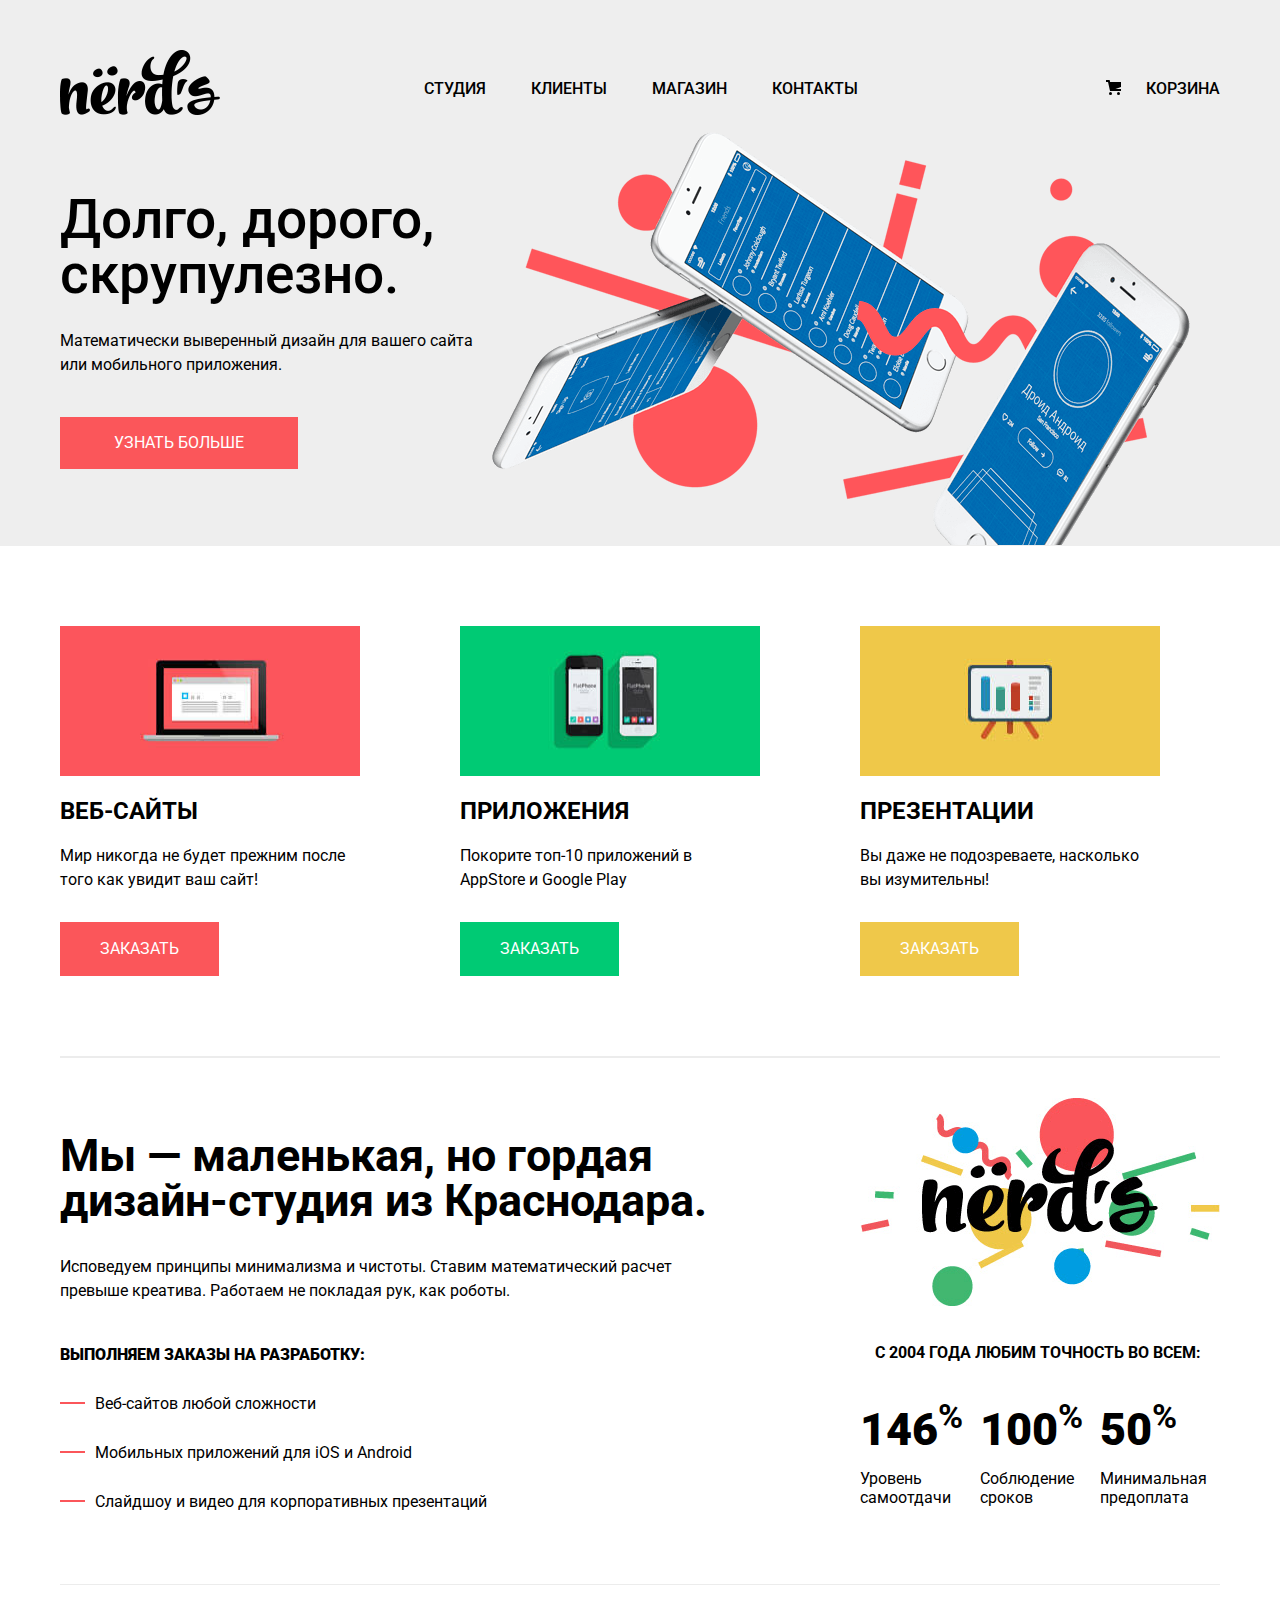
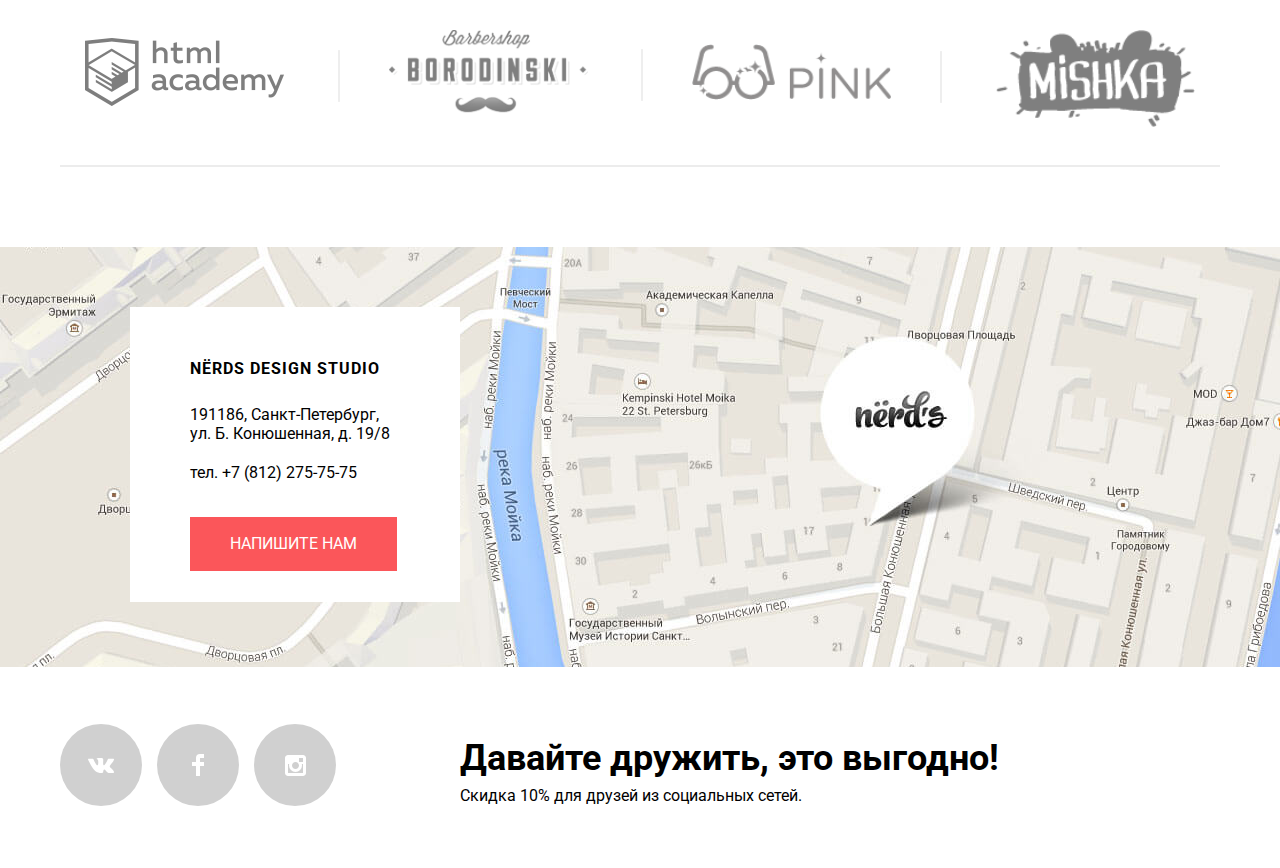
==== index.html @ 2408f4db "минификатор и автопрефиксер" ====
<!DOCTYPE html>
<html lang="ru">

<head>
    <meta charset="utf-8">
    <title>HTML Academy: Нёрдс</title>
    <link rel="stylesheet" href="css/normalize.css">
    <link rel="stylesheet" href="css/min-style.css">
    <link href="https://fonts.googleapis.com/css?family=Roboto:400,500,700&amp;subset=cyrillic" rel="stylesheet">
</head>

<body>
    <header class="main-header">
        <div class="header__wrapper">
            <div class="logo__wrapper">
            <a href="#"><img src="img/nerds-logo.png" alt="Логотип Nerds" class="header__logo" width="160" height="65"></a>
            </div>
            <nav class="header__nav">
                <ul class="header__nav--list">
                    <li class="header__nav--item"><a href="#">Студия</a></li>
                    <li class="header__nav--item"><a href="#">Клиенты</a></li>
                    <li class="header__nav--item"><a href="#">Магазин</a></li>
                    <li class="header__nav--item"><a href="#">Контакты</a></li>
                </ul>
            </nav>
            <div class="header__wrapper--cart">
                <a class="cart--item" href="#">Корзина</a>
            </div>
        </div>
    </header>

    <main>
        <section class="main-slider">
            <h1 class="visually-hidden"> Главная страница веб студии Nerds</h1>
            <div class="main-slider__wrapper">
                <ul class="main-slider__list">
                    <li class="main-slider__item">
                        <div class="item-wrap">
                            <b>Долго, дорого,  скрупулезно.</b>
                            <p>Математически выверенный дизайн  для вашего сайта или мобильного приложения.</p>
                            <a href="#" class="button">УЗНАТЬ БОЛЬШЕ</a>
                        </div>
                        <div class="item-wrap__img">
                            <img src="img/slide1.png" alt="Изоброжение трёх телефонов с графическими эффектами и примерами интерфейсов" width="760" height="431">
                        </div>
                    </li>
                    <li class="main-slider__item">
                        <div class="item-wrap">
                            <b>Любим математику<br> как никто другой</b>
                            <p>Никакого креатива, только математические формулы для расчета идеальных пропорций.</p>
                            <a href="#" class="button">УЗНАТЬ БОЛЬШЕ</a>
                        </div>
                        <div class="item-wrap__img">
                            <img src="img/slide2.png" alt="Изоброжение двух мониторов с графическими эффектами и примерами интерфейсов" width="760" height="431">
                        </div>
                    </li>
                    <li class="main-slider__item">
                        <div class="item-wrap">
                            <!-- <img src="img/title-slide3" alt="Только ночь, только хардкор" width="515px" height="103px"> -->
                            <b class="letter-spacing">Только ночь,<br> только хардкор</b>
                            <p>Работать днем, как все? Мы против этого. Ближе к полуночи работа только начиинается.</p>
                            <a href="#" class="button">УЗНАТЬ БОЛЬШЕ</a>
                        </div>
                        <p class="item-wrap__img">
                            <img src="img/slide3.png" alt="Изоброжение планшета и телефона с графическими эффектами и примерами интерфейсов" width="760" height="431">
                        </p>
                    </li>
                </ul>
            </div>
        </section>

        <section class="main__service">
            <h2 class="visually-hidden">Наши услуги</h2>
            <div class="main__service--wrapper">
                <ul class="service--list">
                    <li class="service--item">
                        <img src="img/illustration-1.jpg" alt="Изоброжение ноутбука на красном фоне" width="300" height="146">
                        <h3>Веб-сайты</h3>
                        <p>Мир никогда не будет прежним после того как увидит ваш сайт!</p>
                        <a href="#" class="button">ЗАКАЗАТЬ</a>
                    </li>
                    <li class="service--item">
                        <img src="img/illustration-2.jpg" alt="Изщброжение двух телефонов на зелёном фоне" width="300" height="146">
                        <h3>Приложения</h3>
                        <p>Покорите топ-10 приложений в AppStore и Google Play</p>
                        <a href="#" class="button">ЗАКАЗАТЬ</a>
                    </li>
                    <li class="service--item">
                        <img src="img/illustration-3.jpg" alt="Изоброжение доски с нарисованными графиками и статистикой на желтом фоне" width="300" height="146">
                        <h3>Презентации</h3>
                        <p>Вы даже не подозреваете,  насколько вы изумительны!</p>
                        <a href="#" class="button">ЗАКАЗАТЬ</a>
                    </li>
                </ul>
            </div>
        </section>

        <section class="main__about-us">
            <h2 class="visually-hidden">Пару слов о нас</h2>
            <div class="main__about-us--wrapper">
                <div class="about-us__list">
                    <p class="plural"><b>Мы — маленькая, но гордая дизайн-студия из Краснодара. </b></p>
                    <p class="plural--principle">Исповедуем принципы минимализма и чистоты. Ставим математический расчет превыше креатива. Работаем не покладая рук, как роботы.</p>
                    <p class="plural--list"><b>Выполняем заказы на разработку:</b></p>
                    <ul class="about-us__service--list">
                        <li class="about-us__item">Веб-сайтов любой сложности</li>
                        <li class="about-us__item">Мобильных приложений для iOS и Android</li>
                        <li class="about-us__item">Слайдшоу и видео для корпоративных презентаций</li>
                    </ul>
                </div>
                <div class="about-us__statistic">
                    <img src="img/nerds-illustration.png" alt="Надпись Nerds с яркими графическими эффектами" width="360" height="208">
                    <p class="statistis-title">с 2004 года Любим точность во всем:</p>
                    <ul class="about-us__statistic--list">
                        <li class="about-us__statistic--item">
                            <p class="statistic--item__bold"><b>146</b><sup>%</sup></p>
                            <p>Уровень самоотдачи</p>
                        </li>
                        <li class="about-us__statistic--item">
                            <p class="statistic--item__bold"><b>100</b><sup>%</sup></p>
                            <p>Соблюдение  сроков</p>
                        </li>
                        <li class="about-us__statistic--item">
                            <p class="statistic--item__bold"><b>50</b><sup>%</sup></p>
                            <p>Минимальная предоплата</p>
                        </li>
                    </ul>
                </div>
            </div>
        </section>

        <section class="main-works">
            <h2 class="visually-hidden">Примеры наших работ</h2>
            <div class="main-works__wrapper">
                <ul class="main-works__list">
                    <li class="main-works--item"><a href="https://htmlacademy.ru/intensive/htmlcss"><img src="img/logo-html-academy.png" alt="Логотип html-academy" width="199" height="68"></a></li>
                    <li class="main-works--item"><a href="#"><img src="img/logo-borodinski.png" alt="Логотип Borodinski" width="199" height="68"></a></li>
                    <li class="main-works--item"><a href="#"><img src="img/logo-pink.png" alt="Логотип PINK" width="199" height="68"></a></li>
                    <li class="main-works--item"><a href="#"><img src="img/logo-mishka.png" alt="Логотип MISHKA" width="199" height="68"></a></li>
                </ul>
            </div>
        </section>

        <section class="main-map">
            <h2 class="visually-hidden">Наш адрес на карте</h2>
            <div class="main-map__wrapper">
                <div class="map__address">
                    <p><b class="map__address--title">NЁRDS DESIGN STUDIO</b></p>
                    <p>191186, Санкт-Петербург,  ул. Б. Конюшенная, д. 19/8</p>
                    <p>тел. +7 (812) 275-75-75</p>
                    <a href="#" class="button">Напишите нам</a>
                </div>
            </div>
        </section>
    </main>

    <footer class="main-footer">
        <div class="main-footer__wrapper">
            <div class="footer-social" aria-label="Мы в социальных сетях">
                <ul class="social-list">
                    <li class="social-item social-item-vk" aria-label=""><a href="#"> <svg xmlns="http://www.w3.org/2000/svg" width="26" height="15"><path fill="#ffffff"  d="M16.138 11.51c.956-.309 2.18 2.04 3.483 2.939.978.681 1.727.534 1.727.534l3.473-.05s1.815-.112.957-1.554c-.071-.12-.503-1.069-2.585-3.022-2.177-2.043-1.882-1.712.739-5.244 1.597-2.153 2.236-3.468 2.036-4.028-.192-.539-1.365-.399-1.365-.399L20.69.713c-.381.001-.704.119-.851.515-.003.004-.621 1.666-1.445 3.079-1.741 2.989-2.436 3.148-2.724 2.961-.661-.433-.494-1.737-.494-2.664 0-2.897.432-4.105-.846-4.417-.427-.104-.739-.172-1.828-.182-1.392-.021-2.574 0-3.244.329-.445.223-.786.712-.579.74.26.035.843.16 1.155.586.401.552.389 1.789.389 1.789s.229 3.411-.54 3.834c-.528.29-1.25-.302-2.803-3.016-.793-1.388-1.392-2.922-1.392-2.922s-.116-.285-.326-.441c-.25-.185-.6-.244-.6-.244L.848.684S.29.7.085.946c-.182.218-.015.668-.015.668s2.909 6.881 6.203 10.347c3.02 3.182 6.452 2.971 6.452 2.971h1.555s.469-.054.709-.312c.224-.24.214-.691.214-.691s-.031-2.109.935-2.419z"/> </svg> </a></li>
                    <li class="social-item social-item-fb" aria-label=""><a href="#"> <svg xmlns="http://www.w3.org/2000/svg" width="12" height="22"><path fill="#FFF" d="M12 4V0H8a4 4 0 0 0-4 4v4H0v4h4v10h4V12h4V8H8V4h4z"/></svg> </a></li>
                    <li class="social-item social-item-ig" aria-label=""><a href="#"> <svg xmlns="http://www.w3.org/2000/svg" width="21" height="21"><path fill="#FFF" d="M18 0H3C1.35 0 0 1.35 0 3v15c0 1.65 1.35 3 3 3h15c1.65 0 3-1.35 3-3V3c0-1.65-1.35-3-3-3zm-7.5 7c1.93 0 3.5 1.57 3.5 3.5S12.43 14 10.5 14 7 12.43 7 10.5 8.57 7 10.5 7zM18 18H3V9h1.181A6.504 6.504 0 0 0 4 10.5a6.5 6.5 0 1 0 13 0 6.45 6.45 0 0 0-.181-1.5H18v9zm0-11h-4V3h4v4z"/></svg> </a></li>
                </ul>
            </div>
            <div class="footer__tagline" aria-label="Специальное предложение для друзей">
                <p><b>Давайте дружить, это выгодно!</b></p>
                <p class="sale">Скидка 10% для друзей из социальных сетей.</p>
            </div>

        </div>
    </footer>

    <!-- всплывающее окно -->
    <section class="popap-write-to-us">
        <h2 class="visually-hidden">Всплывающее окно с формой обратной связи</h2>
        <div class="popap-wrapper">
            <form action="https://echo.htmlacademy.ru" method="post" class="write-to-us__form">
                <fieldset>
                    <legend>Напишите нам</legend>
                    <div class="half-width-wrapper">
                        <div class="half-width">
                            <label for="name">Ваше имя</label><br>
                            <input type="text" id="name" name="name" placeholder="Имя Фамилия">
                        </div>
                        <div class="half-width">
                            <label for="email">Ваш e-mail:</label><br>
                            <input type="email" name="email" id="email" placeholder="email@example.com" autocomplete="on">
                        </div>
                    </div>
                    <div class="textarea">
                        <label for="textarea">Текст письма:</label><br>
                        <textarea id="textarea" name="textarea" placeholder="В свободной форме"></textarea>
                    </div>
                    <button class="button" type="submit">Отправить</button>
                </fieldset>
            </form>
        </div>
    </section>
</body>

</html>
---- css/min-style.css ----
.about-us__item::before,.main-works--item a::after{content:"";background-position:center;background-repeat:no-repeat}.letter-spacing,.map__address--title{letter-spacing:1px}body{margin:0;padding:0;font-family:Roboto,Arial,sans-serif;font-size:16px;line-height:24px;font-weight:400;color:#000;background-color:#fff}.button,a{color:#fff}a{text-decoration:none}img{max-width:100%;height:auto}.visually-hidden:not(:focus):not(:active),input[type=checkbox].visually-hidden,input[type=radio].visually-hidden{position:absolute;width:1px;height:1px;margin:-1px;border:0;padding:0;white-space:nowrap;-webkit-clip-path:inset(100%);clip-path:inset(100%);clip:rect(0 0 0 0);overflow:hidden}.button{display:inline-block;padding:18px 50px;font:inherit;text-align:center;text-transform:uppercase;background-color:#fb565a}.cart--item,.header__nav--item a{padding-bottom:7px}.button:hover{background-color:#E74246}.button:active{background-color:#D7373B;color:rgba(255,255,255,.5)}.main-header{background-color:#eee;display:-webkit-box;display:-ms-flexbox;display:flex;-webkit-box-pack:center;-ms-flex-pack:center;justify-content:center}.header__wrapper{display:-webkit-box;display:-ms-flexbox;display:flex;-ms-flex-preferred-size:1160px;flex-basis:1160px;-webkit-box-pack:justify;-ms-flex-pack:justify;justify-content:space-between;-webkit-box-align:center;-ms-flex-align:center;align-items:center;-ms-flex-wrap:wrap;flex-wrap:wrap;padding-top:55px;-webkit-box-sizing:border-box;box-sizing:border-box}.logo__wrapper{margin-top:-5px}.header__logo:hover{opacity:.6}.header__logo:active{opacity:.2}.header__nav--list{margin:0 25px 0 0;list-style:none;display:-webkit-box;display:-ms-flexbox;display:flex;-ms-flex-wrap:wrap;flex-wrap:wrap;-ms-flex-preferred-size:750px;flex-basis:750px}.header__nav--item{margin-right:45px;-webkit-box-flex:1;-ms-flex-positive:1;flex-grow:1}.header__nav--item a:last-child{margin:0}.cart--item:hover,.header__nav--item a:hover{color:#FB565A}.header__wrapper--cart{padding-left:55px}.cart--item:active,.header__nav--item a:active{border-bottom:2px solid #FB565A;color:#000}.cart--item{position:relative}.cart--item:before{content:"";position:absolute;width:15px;height:15px;background-image:url(../img/cart-icon.svg);left:-40px;top:1px}.cart--item,.header__nav--item a{color:#000;font-weight:500;line-height:30px;text-transform:uppercase}.catalog .header__wrapper--caption{display:-webkit-box;display:-ms-flexbox;display:flex;-ms-flex-preferred-size:1160px;flex-basis:1160px;-webkit-box-sizing:border-box;box-sizing:border-box;padding-top:60px;padding-bottom:100px}.catalog .header__wrapper--caption h1{margin:auto;font-size:55px;line-height:70px}.catalog .main-content{display:-webkit-box;display:-ms-flexbox;display:flex;-webkit-box-pack:center;-ms-flex-pack:center;justify-content:center}.catalog .main-content-wrapper{display:-webkit-box;display:-ms-flexbox;display:flex;-webkit-box-pack:justify;-ms-flex-pack:justify;justify-content:space-between;-ms-flex-preferred-size:1160px;flex-basis:1160px;padding-top:55px}.template-parameters__features input[type=checkbox],.template-parameters__grid input[type=radio]{display:none}.catalog .main-content__forms{-ms-flex-preferred-size:260px;flex-basis:260px;-webkit-box-orient:vertical;-webkit-box-direction:normal;-ms-flex-direction:column;flex-direction:column;margin-right:174px;-webkit-box-sizing:border-box;box-sizing:border-box}.catalog .main-content__forms fieldset,.catalog .main-content__forms input,.catalog .main-content__forms label,.catalog .main-content__forms legend{font:inherit;margin:0;padding:0;list-style:none;border:none}.catalog .main-content__forms legend,.catalog .ready-templates__sorting p:first-child{font-weight:700;text-transform:uppercase}.catalog .main-content__forms legend{font-size:18px;line-height:24px}.catalog .main-content__forms p{margin:0;position:relative;padding:10px 0}.main-content__forms .radio-off,.main-content__forms .radio-on{position:absolute}.template-parameters__value p:nth-of-type(2){padding:25px 10px;width:240px;background-color:#EEE;margin-top:55px}.catalog .main-content__forms .form-price{margin-bottom:50px}.catalog .main-content__forms .min-value{margin-bottom:65px}.catalog .main-content__forms input{padding:40px 15px;background-color:#EEE}.catalog .template-parameters__grid legend{margin-top:30px}.template-parameters__grid>label{padding-left:40px}.template-parameters__grid p:first-child{margin-top:60px}.catalog .ready-templates__sorting{-ms-flex-preferred-size:760px;flex-basis:760px;display:-webkit-box;display:-ms-flexbox;display:flex;-ms-flex-wrap:wrap;flex-wrap:wrap;-webkit-box-pack:justify;-ms-flex-pack:justify;justify-content:space-between;margin-bottom:55px}.catalog .ready-templates__sorting p{margin:0}.catalog .sorting-wrapper{display:-webkit-box;display:-ms-flexbox;display:flex;-webkit-box-pack:justify;-ms-flex-pack:justify;justify-content:space-between;-ms-flex-wrap:wrap;flex-wrap:wrap}.catalog .sorting-wrapper p{display:inline-block}.catalog .sorting-wrapper .sorting-title__item{font-weight:500}.catalog .sorting-wrapper .sorting-title__item:hover{color:#AFAFAF}.catalog .ready-templates__sorting .sorting-title__item--active,.catalog .sorting-wrapper .sorting-title__item:active{color:#000}.catalog .sorting-wrapper .sorting-title__item:hover path{fill:#AFAFAF}.catalog .ready-templates__sorting .sorting-title__item--active path,.catalog .sorting-wrapper .sorting-title__item:active path{fill:#000}.catalog .sorting-direction .sorting-title__item{margin-left:10px}.catalog .sorting-direction .sorting-title__item:first-child{margin-left:40px}.catalog .sorting--type .sorting-title__item{text-transform:uppercase;padding:5px 15px}.catalog .ready-templates__sorting a{color:#E9E9E9}.catalog .sorting-direction a:last-child svg{-webkit-transform:rotate(180deg);-ms-transform:rotate(180deg);transform:rotate(180deg)}.catalog.ready-templates__content{max-width:760px}.catalog .ready-templates__content--list{margin:0;padding:0;list-style:none;display:-webkit-box;display:-ms-flexbox;display:flex;-webkit-box-pack:justify;-ms-flex-pack:justify;justify-content:space-between;-ms-flex-wrap:wrap;flex-wrap:wrap}.catalog .ready-templates__content--item{-ms-flex-preferred-size:360px;flex-basis:360px;margin-right:40px;margin-bottom:30px;max-height:620px;position:relative}.catalog .ready-templates__content--item:hover path{fill:#4D4D4D}.catalog .ready-templates__content--item:hover .content__item--hover{z-index:1}.catalog .ready-templates__content--item h3,.catalog .ready-templates__content--item p{margin:0}.catalog .ready-templates__content--item p:first-child{line-height:18px;color:#666}.catalog .ready-templates__content--item img{margin-top:-7px}.catalog .ready-templates__content--item a{color:#000}.catalog .item--hover__wrap h3{font-size:18px;font-weight:700;line-height:30px;text-transform:uppercase;margin-top:20px}.catalog .content__item--hover{z-index:-1;position:absolute;bottom:5px;left:0;height:235px;width:100%;padding-bottom:40px;display:-webkit-box;display:-ms-flexbox;display:flex;-webkit-box-pack:center;-ms-flex-pack:center;justify-content:center;-webkit-box-sizing:border-box;box-sizing:border-box;background-color:#EEE}.catalog .item--hover__wrap{display:-webkit-box;display:-ms-flexbox;display:flex;-webkit-box-orient:vertical;-webkit-box-direction:normal;-ms-flex-direction:column;flex-direction:column;-ms-flex-pack:distribute;justify-content:space-around;-webkit-box-align:center;-ms-flex-align:center;align-items:center;text-align:center;-ms-flex-preferred-size:205px;flex-basis:205px}.catalog .item--hover__wrap .button{padding:10px 49px;border-radius:5px}.catalog .main-content__page-navigation{margin-top:20px}.catalog .page-navigation__list{margin:0;padding:0;list-style:none;display:-webkit-box;display:-ms-flexbox;display:flex}.catalog .page-navigation__item{padding:10px 17px;margin-right:10px;font-weight:700;text-transform:uppercase;background-color:#EEE;border-radius:5px}.catalog .page-navigation__item:last-child{padding-left:75px;padding-right:75px}.catalog .page--active{background-color:#FFF;border:2px solid #EEE;padding:8px 15px}.catalog .page-navigation__item:hover{background-color:#DFDFDF}.catalog .page-navigation__item:active{color:rgba(0,0,0,.5);background-color:#D5D5D5}.main-slider{background-color:#eee;display:-webkit-box;display:-ms-flexbox;display:flex;-webkit-box-pack:center;-ms-flex-pack:center;justify-content:center}.main-slider__wrapper{-ms-flex-preferred-size:1160px;flex-basis:1160px;padding-top:10px;-webkit-box-sizing:border-box;box-sizing:border-box}.main-slider__list{list-style:none;margin:0;padding:0;position:relative;display:-webkit-box;display:-ms-flexbox;display:flex;-ms-flex-wrap:wrap;flex-wrap:wrap}.main-slider__item{display:-webkit-box;display:-ms-flexbox;display:flex;-webkit-box-flex:1;-ms-flex-positive:1;flex-grow:1}.main-slider__list p{padding-top:2px}.main-slider__item:not(:first-child){position:absolute;z-index:-1;opacity:0}.main-slider__item:last-child .item-wrap__img{display:-webkit-box;display:-ms-flexbox;display:flex;margin-top:auto;margin-bottom:6px}.item-wrap{-ms-flex-negative:5;flex-shrink:5;padding-top:60px}.item-wrap b{font-size:55px;font-weight:500;line-height:55px}.item-wrap p{margin:25px 0 0}.item-wrap .button{margin-top:40px;padding:14px 54px}.item-wrap .button:hover{background-color:#E74246}.item-wrap .button:active{background-color:#D7373B;color:rgba(255,255,255,.5)}.item-wrap__img{padding-right:30px;-ms-flex-negative:1;flex-shrink:1}.item-wrap__img img{margin-bottom:-6px}.main__service{display:-webkit-box;display:-ms-flexbox;display:flex;-webkit-box-pack:center;-ms-flex-pack:center;justify-content:center}.main__service--wrapper{-ms-flex-preferred-size:1160px;flex-basis:1160px;border-bottom:2px solid #ececec;padding-bottom:80px;padding-top:10px;-webkit-box-sizing:border-box;box-sizing:border-box}.service--list{margin:0 -50px 0 0;padding:0;list-style:none;display:-webkit-box;display:-ms-flexbox;display:flex;-ms-flex-wrap:wrap;flex-wrap:wrap;-ms-flex-line-pack:justify;align-content:space-between}.service--item{-ms-flex-preferred-size:300px;flex-basis:300px;padding-top:70px;margin-right:100px;display:-webkit-box;display:-ms-flexbox;display:flex;-ms-flex-wrap:wrap;flex-wrap:wrap}.service--item img{width:300px;height:150px}.service--item h3,.service--item p{margin:0}.service--item h3{font-size:24px;font-weight:700;line-height:30px;text-transform:uppercase;margin-top:20px}.service--item p{padding-top:18px;margin-bottom:30px}.service--item .button{margin-top:auto;padding:15px 40px}.service--item:nth-child(2) .button{background-color:#00CA74}.service--item:nth-child(3) .button{background-color:#EFC84A}.service--item:nth-child(2) .button:hover{background-color:#00BC6C}.service--item:nth-child(2) .button:active{background-color:#00AA62;color:rgba(255,255,255,.5)}.service--item:nth-child(3) .button:hover{background-color:#EAB534}.service--item:nth-child(3) .button:active{background-color:#E5A722;color:rgba(255,255,255,.5)}.main__about-us{display:-webkit-box;display:-ms-flexbox;display:flex;-webkit-box-pack:center;-ms-flex-pack:center;justify-content:center}.main__about-us--wrapper{display:-webkit-box;display:-ms-flexbox;display:flex;-ms-flex-preferred-size:1160px;flex-basis:1160px;-webkit-box-pack:justify;-ms-flex-pack:justify;justify-content:space-between;-ms-flex-line-pack:start;align-content:flex-start;-ms-flex-wrap:wrap;flex-wrap:wrap;border-bottom:1px solid #ececec;padding-bottom:70px;padding-top:75px}.about-us__list{-ms-flex-preferred-size:660px;flex-basis:660px;display:-webkit-box;display:-ms-flexbox;display:flex;-webkit-box-orient:vertical;-webkit-box-direction:normal;-ms-flex-direction:column;flex-direction:column}.plural{margin:0;font-size:45px;font-weight:500;line-height:45px}.plural--principle{margin:32px 0 0}.plural--list{margin:40px 0 0;text-transform:uppercase;font-weight:700}.about-us__service--list{list-style:none;margin:0;padding:0}.about-us__item{padding-left:35px;margin-top:25px;position:relative}.about-us__item::before{width:25px;height:5px;background-image:url(/img/red-line.png);position:absolute;left:0;top:8px}.about-us__statistic{margin-top:-35px;margin-right:-20px;-ms-flex-preferred-size:380px;flex-basis:380px;display:-webkit-box;display:-ms-flexbox;display:flex;-webkit-box-orient:vertical;-webkit-box-direction:normal;-ms-flex-direction:column;flex-direction:column;-ms-flex-wrap:wrap;flex-wrap:wrap}.statistis-title{margin:35px 0 0;padding-left:15px;font-weight:700;text-transform:uppercase}.about-us__statistic--list{list-style:none;margin:50px 0 0;padding:0;display:-webkit-box;display:-ms-flexbox;display:flex;-webkit-box-align:end;-ms-flex-align:end;align-items:flex-end}.about-us__statistic--item{margin-right:17px}.about-us__statistic--item>p{margin:0}.about-us__statistic--item>p:last-child{margin-top:27px;line-height:19px}.statistic--item__bold{font-size:45px;font-weight:700;padding-top:3px}.main-works{display:-webkit-box;display:-ms-flexbox;display:flex;-webkit-box-pack:center;-ms-flex-pack:center;justify-content:center}.main-works__wrapper{-ms-flex-preferred-size:1160px;flex-basis:1160px;border-bottom:2px solid #ececec;padding:10px 0;-webkit-box-sizing:border-box;box-sizing:border-box}.main-works__list{margin:0;padding:0;list-style:none;display:-webkit-box;display:-ms-flexbox;display:flex;-webkit-box-pack:justify;-ms-flex-pack:justify;justify-content:space-between;-ms-flex-wrap:wrap;flex-wrap:wrap;-webkit-box-align:center;-ms-flex-align:center;align-items:center;-ms-flex-line-pack:justify;align-content:space-between;overflow:hidden}.main-works--item{max-width:280px;max-height:90px;padding:35px 25px}.main-works--item img{opacity:.5}.main-works--item:hover img{opacity:1}.main-works--item:active img{opacity:.2}.main-works--item a{position:relative}.main-works--item a::after{width:10px;height:60px;background-image:url(/img/line.png);position:absolute;left:-55px;top:-55px}.main-works--item:nth-child(3) a::after{top:-40px}.main-works--item:nth-child(4) a::after{top:-65px;left:-60px}.main-map{max-width:1440px;min-height:420px;margin:80px auto 0;position:relative;background-image:url(/img/map.jpg);background-repeat:no-repeat;background-position:0 -145px;background-size:1440px;background-color:#dfe2e3}.main-map__wrapper{position:absolute;top:60px;left:130px;padding:25px 60px 20px;background-color:#fff;width:210px;height:250px}.map__address>p{margin:27px 0 0;line-height:19px}.map__address p:nth-child(3){margin-top:20px}.map__address .button{display:inline-block;margin-top:35px;padding:15px 40px}.main-footer{display:-webkit-box;display:-ms-flexbox;display:flex;-webkit-box-pack:center;-ms-flex-pack:center;justify-content:center;-webkit-box-align:center;-ms-flex-align:center;align-items:center}.main-footer__wrapper{-ms-flex-preferred-size:1160px;flex-basis:1160px;display:-webkit-box;display:-ms-flexbox;display:flex;-webkit-box-pack:start;-ms-flex-pack:start;justify-content:flex-start;padding:55px 0 60px;-webkit-box-sizing:border-box;box-sizing:border-box}.footer-social{display:-webkit-box;display:-ms-flexbox;display:flex;-ms-flex-preferred-size:400px;flex-basis:400px}.social-list{margin:0;padding:0;list-style:none;display:-webkit-box;display:-ms-flexbox;display:flex;-ms-flex-preferred-size:400px;flex-basis:400px;-ms-flex-wrap:wrap;flex-wrap:wrap;-webkit-box-align:center;-ms-flex-align:center;align-items:center;-ms-flex-line-pack:center;align-content:center}.social-item{background-color:#D0D0D0;border:1PX solid transparent;border-radius:50%;width:80px;height:80px;margin-right:15px;display:inline-block;position:relative}.social-item-fb svg,.social-item-ig svg,.social-item-vk svg{position:absolute;top:50%;left:50%}.social-item-vk svg{margin-left:-13px;margin-top:-7.5px}.social-item-fb svg{margin-left:-6px;margin-top:-11px}.social-item-ig svg{margin-left:-10.5px;margin-top:-10.5px}.social-item svg path{fill:#FFF}.social-item:hover{background-color:#E74246}.social-item:active,.social-item:active svg path{background-color:#D7373B;fill:rgba(255,255,255,.5)}.footer__tagline{display:-webkit-box;display:-ms-flexbox;display:flex;-webkit-box-orient:vertical;-webkit-box-direction:normal;-ms-flex-direction:column;flex-direction:column}.footer__tagline>p{margin:15px 0 0}.half-width,.half-width input[type=text]{margin-right:40px}.footer__tagline .sale{margin-top:5px}.footer__tagline p>b{font-size:36px;font-weight:700;line-height:42px}.popap-write-to-us{display:none;position:fixed;top:180px;left:50%;width:960px;height:580px;margin-left:-480px;-webkit-box-sizing:border-box;box-sizing:border-box;background-color:#FFF;-webkit-box-shadow:0 15px 50px 0 rgba(50,50,50,1);box-shadow:0 15px 50px 0 rgba(50,50,50,1)}.write-to-us__form legend{margin-bottom:40px;font-size:42px;font-weight:700;line-height:42px}.popap-wrapper{max-width:770px;max-height:440px;padding:70px 100px;position:relative;display:-webkit-box;display:-ms-flexbox;display:flex;-ms-flex-wrap:wrap;flex-wrap:wrap}.half-width-wrapper{display:-webkit-box;display:-ms-flexbox;display:flex}.half-width{-webkit-box-sizing:border-box;box-sizing:border-box}.half-width input{max-width:355px;max-height:50px}.write-to-us__form{font-family:inherit}.write-to-us__form div{margin:0}.write-to-us__form fieldset{border:none}.write-to-us__form input,.write-to-us__form label{list-style:none;border:none;font:inherit}.write-to-us__form label{font-weight:700;margin:20px 10px 20px 0}.write-to-us__form input{width:360px;height:51px;margin:10px 0;border:2px solid #ececec;border-radius:5px}.write-to-us__form .textarea{margin-top:35px}.write-to-us__form textarea{font:inherit;width:750px;height:116px;border:2px solid #ececec;border-radius:5px;margin-top:10px}.write-to-us__form .button{margin-top:50px;padding:10px 80px;border-radius:5px;border:1px solid transparent}
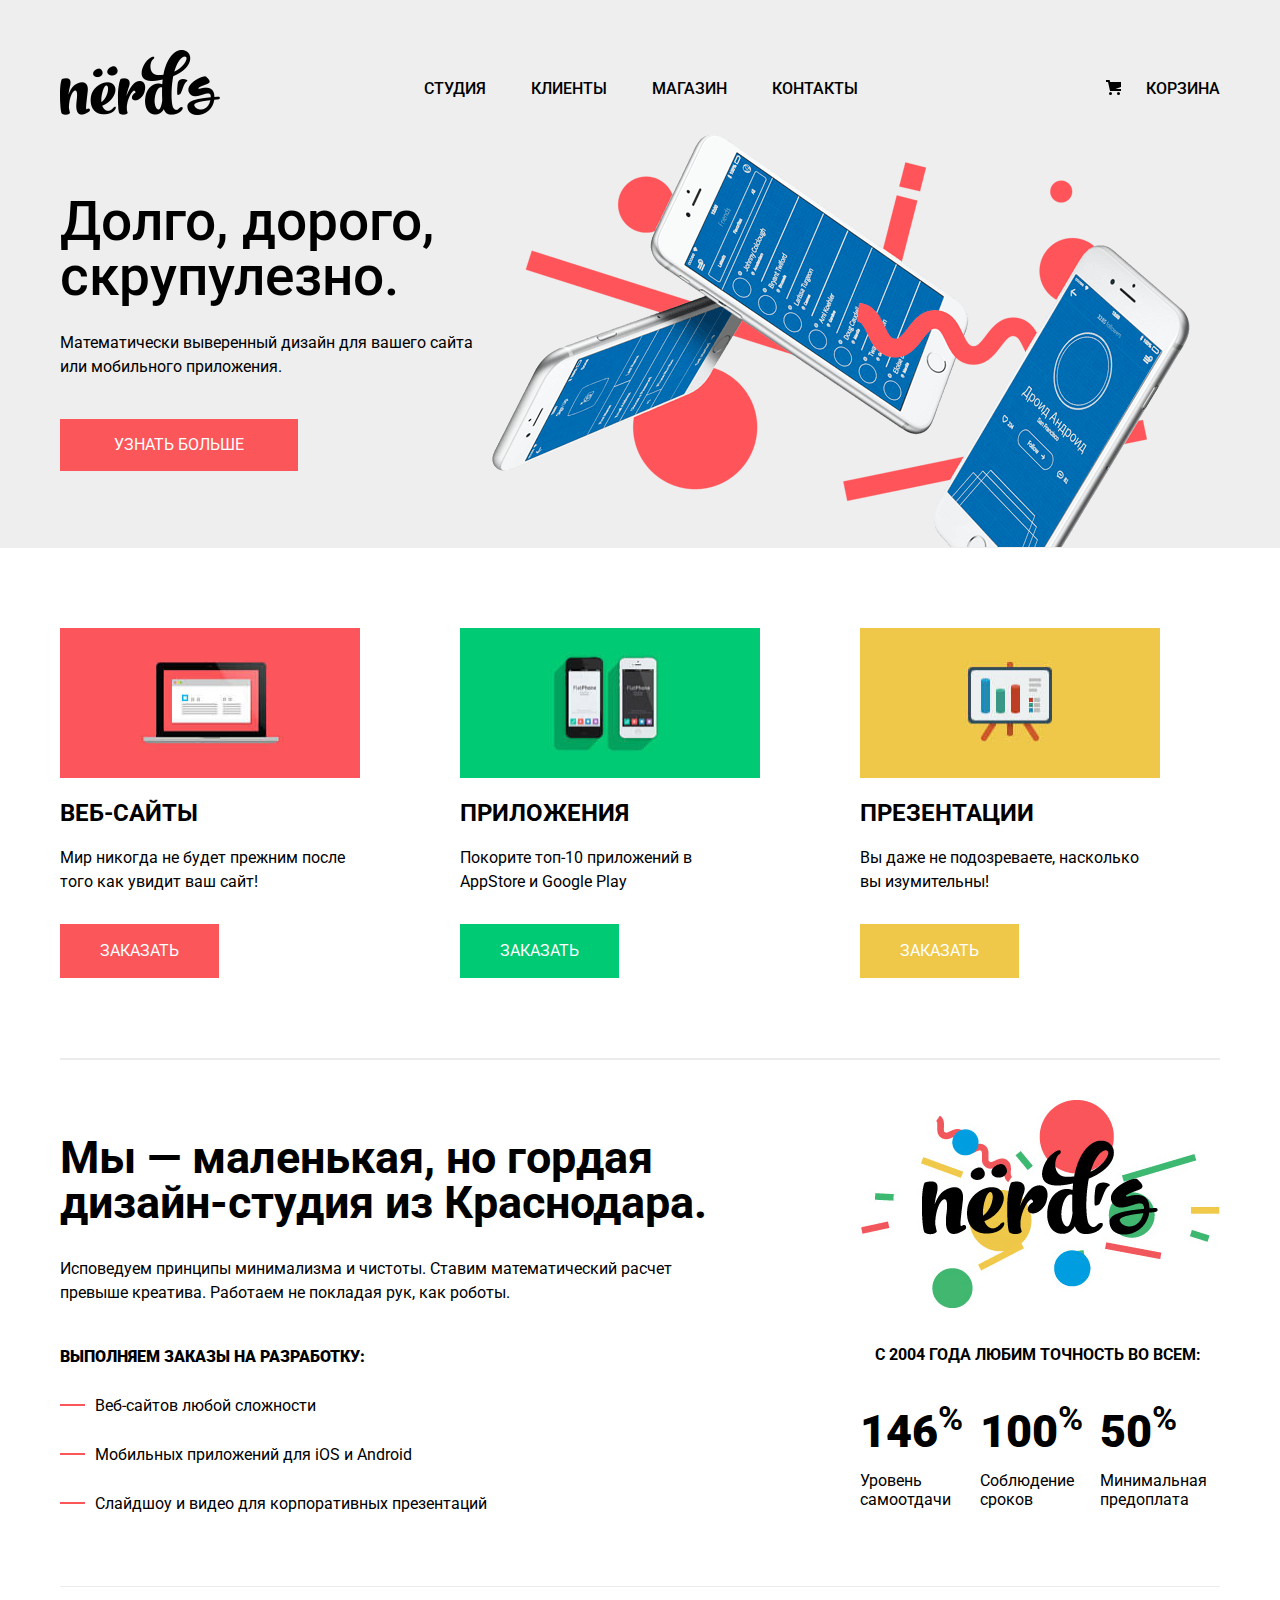
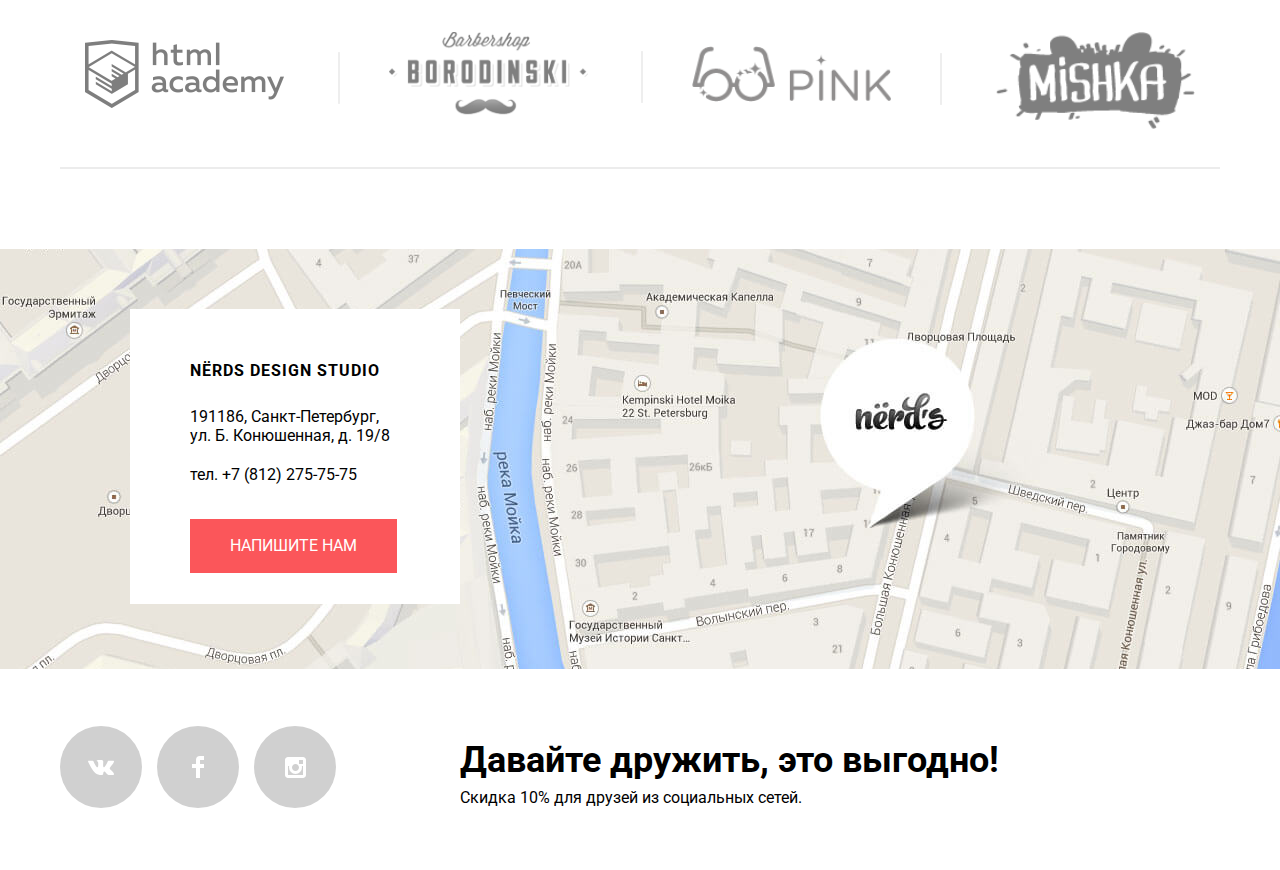
==== commit 10ec3092: "формы готовы" ====
--- a/index.html
+++ b/index.html
@@ -5,7 +5,7 @@
     <meta charset="utf-8">
     <title>HTML Academy: Нёрдс</title>
     <link rel="stylesheet" href="css/normalize.css">
-    <link rel="stylesheet" href="css/min-style.css">
+    <link rel="stylesheet" href="css/style.css">
     <link href="https://fonts.googleapis.com/css?family=Roboto:400,500,700&amp;subset=cyrillic" rel="stylesheet">
 </head>
 
@@ -19,7 +19,7 @@
                 <ul class="header__nav--list">
                     <li class="header__nav--item"><a href="#">Студия</a></li>
                     <li class="header__nav--item"><a href="#">Клиенты</a></li>
-                    <li class="header__nav--item"><a href="#">Магазин</a></li>
+                    <li class="header__nav--item"><a href="catalog.html">Магазин</a></li>
                     <li class="header__nav--item"><a href="#">Контакты</a></li>
                 </ul>
             </nav>
@@ -31,8 +31,8 @@
 
     <main>
         <section class="main-slider">
+            <div class="main-slider-wrrapper">
             <h1 class="visually-hidden"> Главная страница веб студии Nerds</h1>
-            <div class="main-slider__wrapper">
                 <ul class="main-slider__list">
                     <li class="main-slider__item">
                         <div class="item-wrap">
@@ -56,7 +56,6 @@
                     </li>
                     <li class="main-slider__item">
                         <div class="item-wrap">
-                            <!-- <img src="img/title-slide3" alt="Только ночь, только хардкор" width="515px" height="103px"> -->
                             <b class="letter-spacing">Только ночь,<br> только хардкор</b>
                             <p>Работать днем, как все? Мы против этого. Ближе к полуночи работа только начиинается.</p>
                             <a href="#" class="button">УЗНАТЬ БОЛЬШЕ</a>
@@ -158,9 +157,9 @@
         <div class="main-footer__wrapper">
             <div class="footer-social" aria-label="Мы в социальных сетях">
                 <ul class="social-list">
-                    <li class="social-item social-item-vk" aria-label=""><a href="#"> <svg xmlns="http://www.w3.org/2000/svg" width="26" height="15"><path fill="#ffffff"  d="M16.138 11.51c.956-.309 2.18 2.04 3.483 2.939.978.681 1.727.534 1.727.534l3.473-.05s1.815-.112.957-1.554c-.071-.12-.503-1.069-2.585-3.022-2.177-2.043-1.882-1.712.739-5.244 1.597-2.153 2.236-3.468 2.036-4.028-.192-.539-1.365-.399-1.365-.399L20.69.713c-.381.001-.704.119-.851.515-.003.004-.621 1.666-1.445 3.079-1.741 2.989-2.436 3.148-2.724 2.961-.661-.433-.494-1.737-.494-2.664 0-2.897.432-4.105-.846-4.417-.427-.104-.739-.172-1.828-.182-1.392-.021-2.574 0-3.244.329-.445.223-.786.712-.579.74.26.035.843.16 1.155.586.401.552.389 1.789.389 1.789s.229 3.411-.54 3.834c-.528.29-1.25-.302-2.803-3.016-.793-1.388-1.392-2.922-1.392-2.922s-.116-.285-.326-.441c-.25-.185-.6-.244-.6-.244L.848.684S.29.7.085.946c-.182.218-.015.668-.015.668s2.909 6.881 6.203 10.347c3.02 3.182 6.452 2.971 6.452 2.971h1.555s.469-.054.709-.312c.224-.24.214-.691.214-.691s-.031-2.109.935-2.419z"/> </svg> </a></li>
-                    <li class="social-item social-item-fb" aria-label=""><a href="#"> <svg xmlns="http://www.w3.org/2000/svg" width="12" height="22"><path fill="#FFF" d="M12 4V0H8a4 4 0 0 0-4 4v4H0v4h4v10h4V12h4V8H8V4h4z"/></svg> </a></li>
-                    <li class="social-item social-item-ig" aria-label=""><a href="#"> <svg xmlns="http://www.w3.org/2000/svg" width="21" height="21"><path fill="#FFF" d="M18 0H3C1.35 0 0 1.35 0 3v15c0 1.65 1.35 3 3 3h15c1.65 0 3-1.35 3-3V3c0-1.65-1.35-3-3-3zm-7.5 7c1.93 0 3.5 1.57 3.5 3.5S12.43 14 10.5 14 7 12.43 7 10.5 8.57 7 10.5 7zM18 18H3V9h1.181A6.504 6.504 0 0 0 4 10.5a6.5 6.5 0 1 0 13 0 6.45 6.45 0 0 0-.181-1.5H18v9zm0-11h-4V3h4v4z"/></svg> </a></li>
+                    <li class="social-item social-item-vk" aria-label="Наша группа Вконтакте"><a href="#"> <svg xmlns="http://www.w3.org/2000/svg" width="26" height="15"><path fill="#ffffff"  d="M16.138 11.51c.956-.309 2.18 2.04 3.483 2.939.978.681 1.727.534 1.727.534l3.473-.05s1.815-.112.957-1.554c-.071-.12-.503-1.069-2.585-3.022-2.177-2.043-1.882-1.712.739-5.244 1.597-2.153 2.236-3.468 2.036-4.028-.192-.539-1.365-.399-1.365-.399L20.69.713c-.381.001-.704.119-.851.515-.003.004-.621 1.666-1.445 3.079-1.741 2.989-2.436 3.148-2.724 2.961-.661-.433-.494-1.737-.494-2.664 0-2.897.432-4.105-.846-4.417-.427-.104-.739-.172-1.828-.182-1.392-.021-2.574 0-3.244.329-.445.223-.786.712-.579.74.26.035.843.16 1.155.586.401.552.389 1.789.389 1.789s.229 3.411-.54 3.834c-.528.29-1.25-.302-2.803-3.016-.793-1.388-1.392-2.922-1.392-2.922s-.116-.285-.326-.441c-.25-.185-.6-.244-.6-.244L.848.684S.29.7.085.946c-.182.218-.015.668-.015.668s2.909 6.881 6.203 10.347c3.02 3.182 6.452 2.971 6.452 2.971h1.555s.469-.054.709-.312c.224-.24.214-.691.214-.691s-.031-2.109.935-2.419z"/> </svg> </a></li>
+                    <li class="social-item social-item-fb" aria-label="Наша группа в Фейсбуке"><a href="#"> <svg xmlns="http://www.w3.org/2000/svg" width="12" height="22"><path fill="#FFF" d="M12 4V0H8a4 4 0 0 0-4 4v4H0v4h4v10h4V12h4V8H8V4h4z"/></svg> </a></li>
+                    <li class="social-item social-item-ig" aria-label="Наша группа в Инстаграмме"><a href="#"> <svg xmlns="http://www.w3.org/2000/svg" width="21" height="21"><path fill="#FFF" d="M18 0H3C1.35 0 0 1.35 0 3v15c0 1.65 1.35 3 3 3h15c1.65 0 3-1.35 3-3V3c0-1.65-1.35-3-3-3zm-7.5 7c1.93 0 3.5 1.57 3.5 3.5S12.43 14 10.5 14 7 12.43 7 10.5 8.57 7 10.5 7zM18 18H3V9h1.181A6.504 6.504 0 0 0 4 10.5a6.5 6.5 0 1 0 13 0 6.45 6.45 0 0 0-.181-1.5H18v9zm0-11h-4V3h4v4z"/></svg> </a></li>
                 </ul>
             </div>
             <div class="footer__tagline" aria-label="Специальное предложение для друзей">
@@ -198,5 +197,4 @@
         </div>
     </section>
 </body>
-
 </html>
--- a/css/style.css
+++ b/css/style.css
@@ -0,0 +1,1399 @@
+body {
+    margin: 0;
+    padding: 0;
+    font-family: "Roboto", Arial, sans-serif;
+    font-size: 16px;
+    line-height: 24px;
+    font-weight: 400;
+    color: #000000;
+    background-color: #ffffff;
+}
+
+a {
+    text-decoration: none;
+    color: #ffffff;
+}
+
+img {
+    max-width: 100%;
+    height: auto;
+}
+
+.visually-hidden:not(:focus):not(:active),
+input[type="checkbox"].visually-hidden,
+input[type="radio"].visually-hidden {
+    position: absolute;
+    width: 1px;
+    height: 1px;
+    margin: -1px;
+    border: 0;
+    padding: 0;
+    white-space: nowrap;
+    clip-path: inset(100%);
+    clip: rect(0 0 0 0);
+    overflow: hidden;
+}
+
+/* кнопки */
+
+.button {
+    display: inline-block;
+    padding: 18px 50px;
+    font: inherit;
+    text-align: center;
+    color: #ffffff;
+    text-transform: uppercase;
+    background-color: #fb565a;
+}
+
+.button:hover {
+    background-color: #E74246;
+}
+
+.button:active {
+    background-color: #D7373B;
+    color: rgba(255,255,255,0.5);
+}
+
+
+
+
+
+/* хедер */
+.main-header {
+    background-color: #eeeeee;
+    display: flex;
+    justify-content: center;
+}
+
+.header__wrapper {
+    display: flex;
+    flex-basis: 1160px;
+    justify-content: space-between;
+    align-items: center;
+    flex-wrap: wrap;
+    padding-top: 55px;
+    box-sizing: border-box;
+}
+
+.logo__wrapper {
+    margin-top: -5px;
+}
+
+.header__logo:hover {
+    opacity: 0.6;
+}
+
+.header__logo:active {
+    opacity: 0.2;
+}
+
+.header__nav--list {
+    margin: 0;
+    margin-right: 25px;
+    list-style: none;
+    display: flex;
+    flex-wrap: wrap;
+    flex-basis: 750px;
+}
+
+.header__nav--item {
+    margin-right: 45px;
+    flex-grow: 1;
+}
+
+.header__nav--item a {
+    padding-bottom: 7px;
+}
+
+.header__nav--item a:last-child {
+    margin: 0;
+}
+
+.header__nav--item a:hover,
+.cart--item:hover {
+    color: #FB565A;
+}
+
+.header__wrapper--cart {
+    padding-left: 55px;
+}
+
+.header__nav--item a:active,
+.cart--item:active {
+    border-bottom: 2px solid #FB565A;
+    color: #000;
+}
+
+.cart--item {
+    position: relative;
+    padding-bottom: 7px;
+}
+
+.cart--item:before {
+    content: "";
+    position: absolute;
+    width: 15px;
+    height: 15px;
+    background-image: url("../img/cart-icon.svg");
+    left: -40px;
+    top: 1px;
+}
+
+.header__nav--item a,
+.cart--item {
+    color: #000000;
+    font-weight: 500;
+    line-height: 30px;
+    text-transform: uppercase;
+}
+
+
+
+
+
+/* catalog-title */
+.catalog .header__wrapper--caption {
+    display: flex;
+    flex-basis: 1160px;
+    box-sizing: border-box;
+    padding-top: 60px;
+    padding-bottom: 100px;
+}
+
+.catalog .header__wrapper--caption h1 {
+    margin: 0;
+    margin: auto;
+    font-size: 55px;
+    line-height: 70px;
+}
+
+
+
+
+
+/* content  forms */
+.catalog .main-content {
+    display: flex;
+    justify-content: center;
+}
+
+.catalog .main-content-wrapper {
+    display: flex;
+    justify-content: space-between;
+    flex-basis: 1160px;
+    padding-top: 55px;
+}
+
+/* range filter */
+.main-content__forms {
+margin-right: 140px;
+}
+
+.main-content__forms legend {
+font-family: inherit;
+font-weight: 700;
+font-size: 18px;
+line-height: 30px;
+text-transform: uppercase;
+}
+
+.filter-item {
+  margin: 0;
+  padding: 0;
+
+  border: none;
+
+  /* Для демонстрации */
+  width: 260px;
+  margin: 50px auto;
+}
+
+.range-filter {
+  width: 260px;
+  margin-top: 49px;
+}
+
+.filter-item legend {
+  font-size: 18px;
+  line-height: 24px;
+  text-transform: uppercase;
+  font-weight: 700;
+}
+
+.range-controls {
+  position: relative;
+
+  height: 41px;
+  margin-bottom: 15px;
+  padding-top: 39px;
+  padding-right: 20px;
+  padding-left: 20px;
+
+  background-color: #f1f1f1;
+
+  border-radius: 5px;
+}
+
+.range-controls .scale {
+  height: 2px;
+
+  background: #d7dcde;
+}
+
+.range-controls .bar {
+  width: 70%;
+  height: 2px;
+
+  background: #00ca74;
+}
+
+.range-controls .toggle {
+  position: absolute;
+  top: 31px;
+  left: 0;
+
+  width: 4px;
+  height: 4px;
+  padding: 0;
+
+  border: 8px solid #ffffff;
+  background-color: #ababab;
+  box-shadow: 0 2px 1px 0 #cfcfcf;
+  border-radius: 50%;
+  cursor: pointer;
+}
+
+.range-controls .toggle-min {
+  left: 50px;
+}
+
+.range-controls .toggle-max {
+  left: 110px;
+}
+
+.price-controls {
+  font-size: 0;
+}
+
+.price-controls label {
+  display: inline-block;
+  width: 50%;
+
+  font-size: 16px;
+  text-transform: uppercase;
+}
+
+.price-controls input {
+  width: 60px;
+  padding: 8px 10px;
+  margin-left: 10px;
+
+  font-family: Roboto, Arial, sans-serif;
+  font-size: 16px;
+  text-align: center;
+  color: #283136;
+
+  border: none;
+  border-radius: 5px;
+  background: #f1f1f1;
+}
+
+.max-price {
+  text-align: right;
+}
+
+
+
+
+
+/* Сортировка по типу сетки */
+.template-parameters__grid fieldset {
+    border: none;
+    margin: 0;
+    padding: 0;
+}
+
+.template-parameters__grid {
+    margin-top: 55px;
+}
+
+.template-parameters__grid div {
+    margin-top: 14px;
+}
+
+.template-parameters__grid legend {
+    margin-bottom: 5px;
+}
+
+.template-parameters__grid input {
+    display: none;
+}
+
+.template-parameters__grid label {
+    position: relative;
+
+    padding-left: 35px;
+
+    line-height: 20px;
+    font-family: inherit;
+    color: #B8B8B8;
+    font-weight: 500;
+}
+
+.template-parameters__grid label::before {
+    content: "";
+    position: absolute;
+    display: inline-block;
+    display: none;
+
+    width: 26px;
+    height: 26px;
+
+    left: 0px;
+    top: -5px;
+
+    background-image: url(../img/radio-on.svg);
+    background-repeat: no-repeat;
+    background-position: center;
+}
+
+.template-parameters__grid label:hover::before {
+    background-image: url(../img/radio-on-hover.svg);
+    background-repeat: no-repeat;
+    background-position: center;
+}
+
+.template-parameters__grid input[type="radio"]:checked + label::before {
+    display: block;
+}
+
+.template-parameters__grid input[type="radio"]:disabled + label {
+    color: #EDEDED;
+}
+
+.template-parameters__grid input[type="radio"]:disabled + label::after {
+    display: block;
+    background-image: url(../img/radio-off-disabled.svg);
+    background-repeat: no-repeat;
+    background-position: center;
+}
+
+.template-parameters__grid input[type="radio"]:checked:disabled + label::after {
+    display: block;
+    background-image: url(../img/radio-off-disabled.svg);
+    background-repeat: no-repeat;
+    background-position: center;
+}
+
+.template-parameters__grid label:hover {
+    color: #4D4D4D;
+}
+
+.template-parameters__grid label::after {
+    content: "";
+    position: absolute;
+    display: inline-block;
+
+    width: 26px;
+    height: 26px;
+
+    left: 0px;
+    top: -5px;
+
+    background-image: url(../img/radio-off.svg);
+    background-repeat: no-repeat;
+    background-position: center;
+}
+
+.template-parameters__grid label:hover::after {
+    background-image: url(../img/radio-off-hover.svg);
+    background-repeat: no-repeat;
+    background-position: center;
+}
+
+
+
+
+/* button */
+.main-content__forms .button {
+    margin-top: 45px;
+
+    padding: 10px 85px;
+    background-color: #EEEEEE;
+    border-radius: 5px;
+    border: none;
+
+    color: #000000;
+    font-weight: 700;
+}
+
+.main-content__forms .button:hover {
+background-color: #4D4D4D;
+color: #ffffff;
+}
+
+
+
+
+
+/* Сортировка по особенностям */
+.template-parameters__features fieldset {
+border: none;
+padding: 0;
+margin: 0;
+margin-top: 45px;
+}
+
+.template-parameters__featuresd {
+    margin-top: 20px;
+}
+
+.template-parameters__features div {
+    margin-top: 15px;
+}
+
+.template-parameters__features legend {
+    margin-bottom: 5px
+}
+
+.template-parameters__features input {
+    display: none;
+}
+
+.template-parameters__features label {
+    position: relative;
+
+    padding-left: 35px;
+
+    line-height: 20px;
+    font-family: inherit;
+    color: #B8B8B8;
+    font-weight: 500;
+}
+
+.template-parameters__features label::before {
+    content: "";
+    position: absolute;
+    display: inline-block;
+    display: none;
+
+    width: 30px;
+    height: 26px;
+
+    left: 0px;
+    top: -5px;
+
+    background-image: url(../img/checkbox-on.svg);
+    background-repeat: no-repeat;
+    background-position: center;
+}
+
+.template-parameters__features label:hover::before {
+    background-image: url(../img/checkbox-on-hover.svg);
+    background-repeat: no-repeat;
+    background-position: center;
+}
+
+.template-parameters__features input[type="checkbox"]:checked + label::before {
+    display: block;
+}
+
+.template-parameters__features input[type="checkbox"]:checked + label::after {
+display: none;
+}
+
+.template-parameters__features input[type="checkbox"]:disabled + label {
+    color: #EDEDED;
+}
+
+.template-parameters__features input[type="checkbox"]:disabled + label::after {
+    display: block;
+    background-image: url(../img/checkbox-off-disabled.svg);
+    background-repeat: no-repeat;
+    background-position: center;
+}
+
+.template-parameters__features input[type="checkbox"]:checked:disabled + label::before {
+    display: block;
+    background-image: url(../img/checkbox-on-disabled.svg);
+    background-repeat: no-repeat;
+    background-position: center;
+}
+
+.template-parameters__features label:hover {
+    color: #4D4D4D;
+}
+
+.template-parameters__features label::after {
+    content: "";
+    position: absolute;
+    display: inline-block;
+
+    width: 26px;
+    height: 26px;
+
+    left: 0px;
+    top: -5px;
+
+    background-image: url(../img/checkbox-off.svg);
+    background-repeat: no-repeat;
+    background-position: center;
+}
+
+.template-parameters__features label:hover::after {
+    background-image: url(../img/checkbox-off-hover.svg);
+    background-repeat: no-repeat;
+    background-position: center;
+}
+
+
+
+
+/* sorting templates */
+
+.catalog .ready-templates__sorting {
+    flex-basis: 760px;
+    display: flex;
+    flex-wrap: wrap;
+    justify-content: space-between;
+    margin-bottom: 55px;
+}
+
+.catalog .ready-templates__sorting p:first-child {
+    text-transform: uppercase;
+    font-weight: 700;
+}
+
+.catalog .ready-templates__sorting p {
+    margin: 0;
+}
+
+.catalog .sorting-wrapper {
+    display: flex;
+    justify-content: space-between;
+    flex-wrap: wrap;
+}
+
+.catalog .sorting-wrapper p {
+    display: inline-block;
+}
+
+.catalog .sorting-wrapper .sorting-title__item {
+    font-weight: 500;
+}
+
+.catalog .sorting-wrapper .sorting-title__item:hover {
+    color: #AFAFAF;
+}
+
+.catalog .sorting-wrapper .sorting-title__item:hover path {
+    fill: #AFAFAF;
+}
+
+.catalog .sorting-wrapper .sorting-title__item:active {
+    color: #000000;
+}
+
+.catalog .sorting-wrapper .sorting-title__item:active path {
+    fill: #000000;
+}
+
+.catalog .ready-templates__sorting .sorting-title__item--active {
+    color: #000000;
+}
+
+.catalog .ready-templates__sorting .sorting-title__item--active path {
+    fill: #000000;
+}
+
+.catalog .sorting-direction .sorting-title__item {
+    margin-left: 10px;
+}
+
+.catalog .sorting-direction .sorting-title__item:first-child {
+    margin-left: 40px;
+}
+
+.catalog .sorting--type .sorting-title__item {
+    text-transform: uppercase;
+    padding: 5px 15px;
+}
+
+.catalog .ready-templates__sorting a {
+    color: #E9E9E9;
+}
+
+.catalog .sorting-direction a:last-child svg {
+    transform: rotate(180deg);
+}
+
+
+
+
+
+
+/* content ready templates */
+
+.catalog.ready-templates__content {
+    max-width: 760px;
+}
+
+.catalog .ready-templates__content--list {
+    margin: 0;
+    padding: 0;
+    list-style: none;
+    display: flex;
+    justify-content: space-between;
+    flex-wrap: wrap;
+}
+
+.catalog .ready-templates__content--item {
+    flex-basis: 360px;
+    margin-bottom: 30px;
+    max-height: 620px;
+    position: relative;
+}
+
+.catalog .ready-templates__content--item:hover path {
+    fill: #4D4D4D;
+}
+
+.catalog .ready-templates__content--item:hover .content__item--hover {
+    z-index: 1;
+}
+
+.catalog .ready-templates__content--item p,
+.catalog .ready-templates__content--item h3 {
+    margin: 0;
+}
+
+.catalog .ready-templates__content--item p:first-child {
+    line-height: 18px;
+    color: #666666;
+}
+
+.catalog .ready-templates__content--item img {
+    margin-top: -7px;
+}
+
+.catalog .ready-templates__content--item a {
+    color: #000000;
+}
+
+.catalog .item--hover__wrap h3 {
+    font-size: 18px;
+    font-weight: 700;
+    line-height: 30px;
+    text-transform: uppercase;
+    margin-top: 20px;
+}
+
+.catalog .content__item--hover {
+    z-index: -1;
+    position: absolute;
+    bottom: 5px;
+    left: 0;
+    height: 235px;
+    width: 100%;
+    padding-bottom: 40px;
+    display: flex;
+    justify-content: center;
+    box-sizing: border-box;
+    background-color: #EEEEEE;
+}
+
+.catalog .item--hover__wrap {
+    display: flex;
+    flex-direction: column;
+    justify-content: space-around;
+    align-items: center;
+    text-align: center;
+    flex-basis: 205px;
+}
+
+.catalog .item--hover__wrap .button {
+    padding: 10px 49px;
+    border-radius: 5px;
+}
+
+
+
+
+
+
+
+/* page-nav */
+
+.catalog .main-content__page-navigation {
+    margin-top: 25px;
+margin-left: 5px;
+}
+
+.catalog .page-navigation__list {
+    margin: 0;
+    padding: 0;
+    list-style: none;
+    display: flex;
+}
+
+.catalog .page-navigation__item {
+    padding: 10px 20px;
+    margin-right: 10px;
+    font-weight: 700;
+    text-transform: uppercase;
+    background-color: #EEEEEE;
+    border-radius: 5px;
+}
+
+.catalog .page-navigation__item:last-child {
+    padding-left: 75px;
+    padding-right: 75px;
+}
+
+.catalog .page--active {
+    background-color: #FFFFFF;
+    border: 2px solid #EEEEEE;
+    padding: 8px 15px;
+}
+
+.catalog .page-navigation__item:hover {
+    background-color: #DFDFDF;
+}
+
+.catalog .page-navigation__item:active {
+    color: rgba(0,0,0,0.5);
+    background-color: #D5D5D5;
+}
+
+
+
+
+
+
+/* слайдер */
+.main-slider {
+    background-color: #eeeeee;
+    display: flex;
+    justify-content: center;
+}
+
+.main-slider-wrrapper {
+    display: flex;
+    max-width: 1160px;
+    flex-wrap: wrap;
+    justify-content: space-between;
+
+    margin-top: 12px;
+}
+
+.main-slider__list {
+    list-style: none;
+    margin: 0;
+    padding: 0;
+    position: relative;
+    display: flex;
+    flex-wrap: wrap;
+}
+
+.main-slider__item {
+    display: flex;
+    flex-grow: 1;
+}
+
+.main-slider__list p {
+    padding-top: 2px;
+}
+
+.main-slider__item:not(:first-child) {
+    position: absolute;
+    z-index: -1;
+    opacity: 0;
+}
+
+.main-slider__item:last-child .item-wrap__img {
+    display: flex;
+    margin-top: auto;
+    margin-bottom: 6px;
+}
+
+.item-wrap {
+    flex-shrink: 5;
+    padding-top: 60px;
+}
+
+.item-wrap b {
+    font-size: 55px;
+    font-weight: 500;
+    line-height: 55px;
+}
+
+.letter-spacing {
+    letter-spacing: 1px;
+}
+
+.item-wrap p {
+    margin: 0;
+    margin-top: 25px;
+    ;
+}
+
+.item-wrap .button {
+    margin-top: 40px;
+    padding: 14px 54px;
+}
+
+.item-wrap .button:hover {
+    background-color: #E74246;
+}
+
+.item-wrap .button:active {
+    background-color: #D7373B;
+    color: rgba(255,255,255,0.5);
+}
+
+.item-wrap__img {
+    padding-right: 30px;
+    flex-shrink: 1;
+}
+
+.item-wrap__img img {
+    margin-bottom: -6px;
+}
+
+
+
+
+
+/* main-service */
+.main__service {
+    display: flex;
+    justify-content: center;
+}
+
+.main__service--wrapper {
+    flex-basis: 1160px;
+    border-bottom: 2px solid #ececec;
+    padding-bottom: 80px;
+    padding-top: 10px;
+    box-sizing: border-box;
+}
+
+.service--list {
+    margin: 0;
+    padding: 0;
+    list-style: none;
+    margin-right: -50px;
+    display: flex;
+    flex-wrap: wrap;
+    align-content: space-between;
+}
+
+.service--item {
+    flex-basis: 300px;
+    padding-top: 70px;
+    margin-right: 100px;
+    display: flex;
+    flex-wrap: wrap;
+}
+
+.service--item img {
+    width: 300px;
+    height: 150px;
+}
+
+.service--item p,
+.service--item h3 {
+    margin: 0;
+}
+
+.service--item h3 {
+    font-size: 24px;
+    font-weight: 700;
+    line-height: 30px;
+    text-transform: uppercase;
+    margin-top: 20px;
+}
+
+.service--item p {
+    padding-top: 18px;
+    margin-bottom: 30px;
+}
+
+.service--item .button {
+    margin-top: auto;
+    padding: 15px 40px;
+}
+
+.service--item:nth-child(2) .button {
+    background-color: #00CA74;
+}
+
+.service--item:nth-child(3) .button {
+    background-color: #EFC84A;
+}
+
+.service--item:nth-child(2) .button:hover {
+    background-color: #00BC6C;
+}
+
+.service--item:nth-child(2) .button:active {
+    background-color: #00AA62;
+    color: rgba(255,255,255,0.5);
+}
+
+.service--item:nth-child(3) .button:hover {
+    background-color: #EAB534;
+}
+
+.service--item:nth-child(3) .button:active {
+    background-color: #E5A722;
+    color: rgba(255,255,255,0.5);
+}
+
+
+
+
+/* main-about-us */
+.main__about-us {
+    display: flex;
+    justify-content: center;
+}
+
+.main__about-us--wrapper {
+    display: flex;
+    flex-basis: 1160px;
+    justify-content: space-between;
+    align-content: flex-start;
+    flex-wrap: wrap;
+    border-bottom: 1px solid #ececec;
+    padding-bottom: 70px;
+    padding-top: 75px;
+}
+
+.about-us__list {
+    flex-basis: 660px;
+    display: flex;
+    flex-direction: column;
+}
+
+.plural {
+    margin: 0;
+    font-size: 45px;
+    font-weight: 500;
+    line-height: 45px;
+}
+
+.plural--principle {
+    margin: 0;
+    margin-top: 32px;
+}
+
+.plural--list {
+    margin: 0;
+    margin-top: 40px;
+    text-transform: uppercase;
+    font-weight: 700;
+}
+
+.about-us__service--list {
+    list-style: none;
+    margin: 0;
+    padding: 0;
+}
+
+.about-us__item {
+    padding-left: 35px;
+    margin-top: 25px;
+    position: relative;
+}
+
+.about-us__item::before {
+    content: "";
+    width: 25px;
+    height: 5px;
+    background-image: url("/img/red-line.png");
+    background-repeat: no-repeat;
+    background-position: center;
+    position: absolute;
+    left: 0px;
+    top: 8px;
+}
+
+.about-us__statistic {
+    margin-top: -35px;
+    margin-right: -20px;
+    flex-basis: 380px;
+    display: flex;
+    flex-direction: column;
+    flex-wrap: wrap;
+}
+
+.statistis-title {
+    margin: 0;
+    margin-top: 35px;
+    padding-left: 15px;
+    font-weight: 700;
+    text-transform: uppercase;
+}
+
+.about-us__statistic--list {
+    list-style: none;
+    margin: 0;
+    padding: 0;
+    margin-top: 50px;
+    display: flex;
+    align-items: flex-end;
+}
+
+.about-us__statistic--item {
+    margin-right: 17px;
+}
+
+.about-us__statistic--item > p {
+    margin: 0;
+}
+
+.about-us__statistic--item > p:last-child {
+    margin-top: 27px;
+    line-height: 19px;
+}
+
+.statistic--item__bold {
+    font-size: 45px;
+    font-weight: 700;
+    padding-top: 3px;
+}
+
+
+
+
+
+/* works */
+.main-works {
+    display: flex;
+    justify-content: center;
+}
+
+.main-works__wrapper {
+    flex-basis: 1160px;
+    border-bottom: 2px solid #ececec;
+    padding: 10px 0 10px 0;
+    box-sizing: border-box;
+}
+
+.main-works__list {
+    margin: 0;
+    padding: 0;
+    list-style: none;
+    display: flex;
+    justify-content: space-between;
+    flex-wrap: wrap;
+    align-items: center;
+    align-content: space-between;
+    overflow: hidden;
+}
+
+.main-works--item {
+    max-width: 280px;
+    max-height: 90px;
+    padding: 35px 25px;
+}
+
+.main-works--item img {
+    opacity: 0.5
+}
+
+.main-works--item:hover img {
+    opacity: 1;
+}
+
+.main-works--item:active img {
+    opacity: 0.2;
+}
+
+.main-works--item a {
+    position: relative;
+}
+
+.main-works--item a::after {
+    content: "";
+    width: 10px;
+    height: 60px;
+    background-image: url(/img/line.png);
+    background-position: center;
+    background-repeat: no-repeat;
+    position: absolute;
+    left: -55px;
+    top: -55px;
+}
+
+.main-works--item:nth-child(3) a::after {
+    top: -40px;
+}
+
+.main-works--item:nth-child(4) a::after {
+    top: -65px;
+    left: -60px;
+}
+
+
+
+
+/* map */
+.main-map {
+    max-width: 1440px;
+    min-height: 420px;
+    margin: 0 auto;
+    margin-top: 80px;
+    position: relative;
+    background-image: url("../img/map.jpg");
+    background-repeat: no-repeat;
+    background-position: 0px -145px;
+    background-size: 1440px;
+    background-color: #dfe2e3;
+}
+
+.catalog .main-map {
+margin-top: 60px;
+}
+
+.main-map__wrapper {
+    position: absolute;
+    top: 60px;
+    left: 130px;
+    padding: 25px 60px 20px 60px;
+    background-color: #ffffff;
+    width: 210px;
+    height: 250px;
+}
+
+.map__address > p {
+    margin: 0;
+    margin-top: 27px;
+    line-height: 19px;
+}
+
+.map__address--title {
+    letter-spacing: 1px;
+}
+
+.map__address p:nth-child(3) {
+    margin-top: 20px;
+}
+
+.map__address .button {
+    display: inline-block;
+    margin-top: 35px;
+    padding: 15px 40px
+}
+
+
+
+
+/* footer */
+.main-footer {
+    display: flex;
+    justify-content: center;
+    align-items: center;
+}
+
+.main-footer__wrapper {
+    flex-basis: 1160px;
+    display: flex;
+    justify-content: flex-start;
+    padding: 55px 0 60px 0;
+    box-sizing: border-box;
+}
+
+.footer-social {
+    display: flex;
+    flex-basis: 400px;
+}
+
+.social-list {
+    margin: 0;
+    padding: 0;
+    list-style: none;
+    display: flex;
+    flex-basis: 400px;
+    flex-wrap: wrap;
+    align-items: center;
+    align-content: center;
+}
+
+.social-item {
+    background-color: #D0D0D0;
+    border: 1PX solid rgba(0, 0, 0, 0);
+    border-radius: 50%;
+    width: 80px;
+    height: 80px;
+    margin-right: 15px;
+    display: inline-block;
+    position: relative;
+}
+
+.social-item-vk svg ,
+.social-item-fb svg ,
+.social-item-ig svg {
+    position: absolute;
+    top: 50%;
+    left: 50%;
+}
+
+.social-item-vk svg {
+    margin-left: -13px;
+    margin-top: -7.5px;
+}
+
+.social-item-fb svg {
+    margin-left: -6px;
+    margin-top: -11px;
+}
+
+.social-item-ig svg {
+    margin-left: -10.5px;
+    margin-top: -10.5px;
+}
+
+.social-item svg path {
+    fill: #FFFFFF;
+}
+
+.social-item:hover {
+    background-color: #E74246;
+}
+
+.social-item:active,
+.social-item:active svg path {
+    background-color: #D7373B;
+    fill: rgba(255,255,255,0.5);
+}
+
+.footer__tagline {
+    display: flex;
+    flex-direction: column;
+}
+
+.footer__tagline > p {
+    margin: 0;
+    margin-top: 15px;
+}
+
+.footer__tagline .sale {
+    margin-top: 5px;
+}
+
+.footer__tagline p > b {
+    font-size: 36px;
+    font-weight: 700;
+    line-height: 42px;
+}
+
+
+
+/* popap-write-to-us */
+.popap-write-to-us {
+    display: none;
+    position: fixed;
+    top: 180px;
+    left: 50%;
+    width: 960px;
+    height: 580px;
+    margin-left: -480px;
+    box-sizing: border-box;
+    background-color: #FFFFFF;
+    box-shadow: 0px 15px 50px 0px rgba(50, 50, 50, 1);
+}
+
+.write-to-us__form legend {
+    margin-bottom: 40px;
+}
+
+.popap-wrapper {
+    max-width: 770px;
+    max-height: 440px;
+    padding: 70px 100px;
+    position: relative;
+    display: flex;
+    flex-wrap: wrap;
+}
+
+.half-width-wrapper {
+    display: flex;
+}
+
+.half-width {
+    box-sizing: border-box;
+    margin-right: 40px;
+}
+
+.half-width input {
+    max-width: 355px;
+    max-height: 50px;
+}
+
+.half-width input[type="text"] {
+    margin-right: 40px;
+}
+
+.write-to-us__form {
+    font-family: inherit;
+}
+
+.write-to-us__form div {
+    margin: 0;
+}
+
+.write-to-us__form fieldset {
+    border: none;
+}
+
+.write-to-us__form legend {
+    font-size: 42px;
+    font-weight: 700;
+    line-height: 42px;
+}
+
+.write-to-us__form label,
+.write-to-us__form input {
+    list-style: none;
+    border: none;
+    font: inherit;
+}
+
+.write-to-us__form label {
+    font-weight: 700;
+    margin: 20px 10px 20px 0;
+}
+
+.write-to-us__form input {
+    width: 360px;
+    height: 51px;
+    margin: 10px 0px;
+    border: 2px solid #ececec;
+    border-radius: 5px;
+}
+
+.write-to-us__form textarea {
+    font: inherit;
+    width: 750px;
+    height: 116px;
+    border: 2px solid #ececec;
+    border-radius: 5px;
+}
+
+.write-to-us__form .textarea {
+    margin-top: 35px;
+}
+
+.write-to-us__form textarea {
+    margin-top: 10px;
+}
+
+.write-to-us__form .button {
+    margin-top: 50px;
+    padding: 10px 80px;
+    border-radius: 5px;
+    border: 1px solid rgba(0,0,0,0);
+}
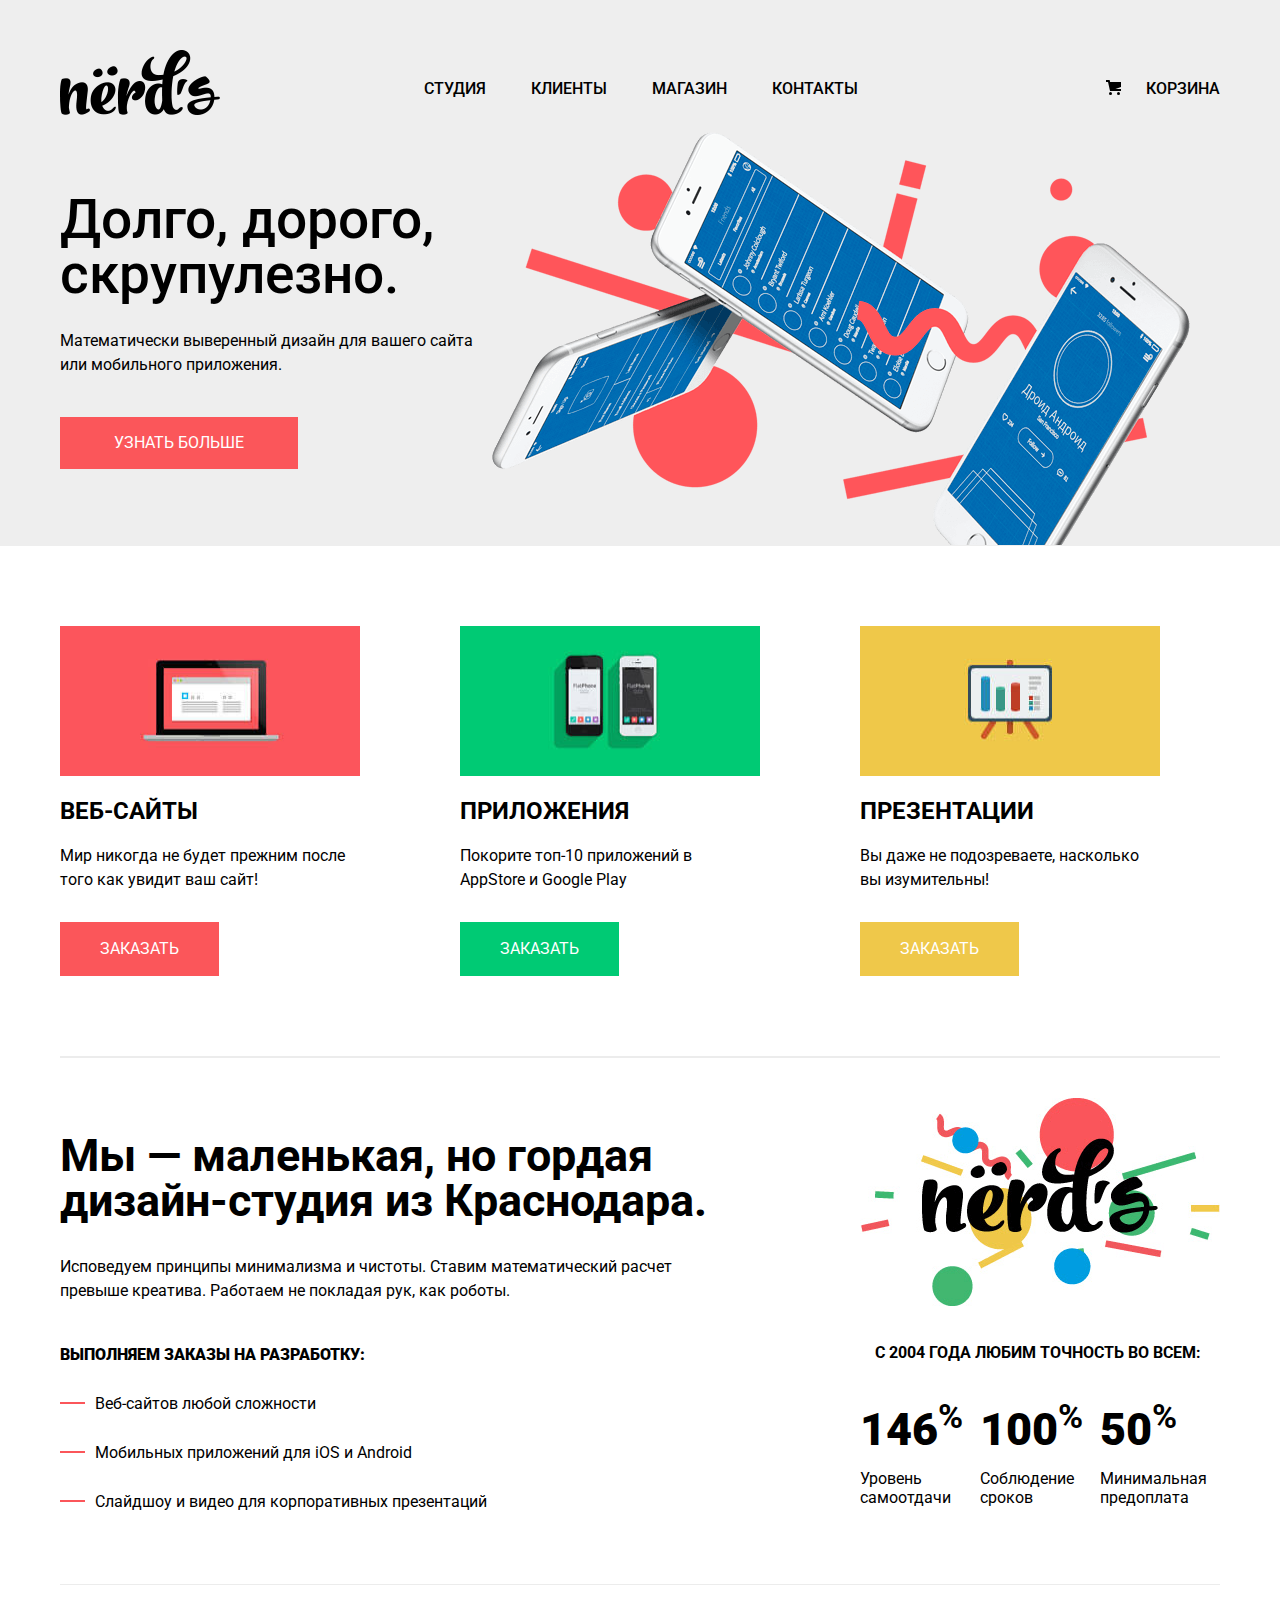
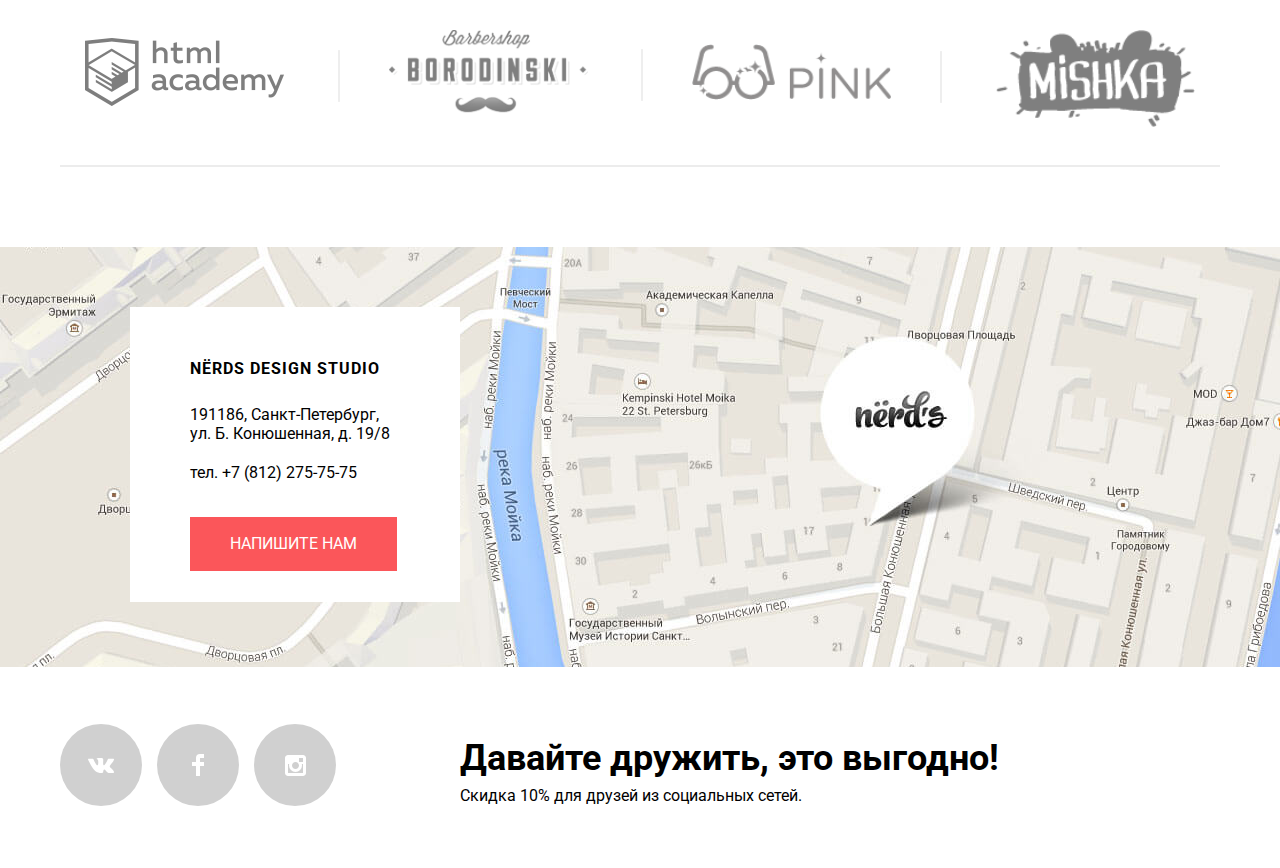
==== commit 4d3b8bea: "Revert "attempt 2"" ====
--- a/index.html
+++ b/index.html
@@ -5,7 +5,7 @@
     <meta charset="utf-8">
     <title>HTML Academy: Нёрдс</title>
     <link rel="stylesheet" href="css/normalize.css">
-    <link rel="stylesheet" href="css/style.css">
+    <link rel="stylesheet" href="css/min-style.css">
     <link href="https://fonts.googleapis.com/css?family=Roboto:400,500,700&amp;subset=cyrillic" rel="stylesheet">
 </head>
 
@@ -19,7 +19,7 @@
                 <ul class="header__nav--list">
                     <li class="header__nav--item"><a href="#">Студия</a></li>
                     <li class="header__nav--item"><a href="#">Клиенты</a></li>
-                    <li class="header__nav--item"><a href="catalog.html">Магазин</a></li>
+                    <li class="header__nav--item"><a href="#">Магазин</a></li>
                     <li class="header__nav--item"><a href="#">Контакты</a></li>
                 </ul>
             </nav>
@@ -31,8 +31,8 @@
 
     <main>
         <section class="main-slider">
-            <div class="main-slider-wrrapper">
             <h1 class="visually-hidden"> Главная страница веб студии Nerds</h1>
+            <div class="main-slider__wrapper">
                 <ul class="main-slider__list">
                     <li class="main-slider__item">
                         <div class="item-wrap">
@@ -56,6 +56,7 @@
                     </li>
                     <li class="main-slider__item">
                         <div class="item-wrap">
+                            <!-- <img src="img/title-slide3" alt="Только ночь, только хардкор" width="515px" height="103px"> -->
                             <b class="letter-spacing">Только ночь,<br> только хардкор</b>
                             <p>Работать днем, как все? Мы против этого. Ближе к полуночи работа только начиинается.</p>
                             <a href="#" class="button">УЗНАТЬ БОЛЬШЕ</a>
@@ -157,9 +158,9 @@
         <div class="main-footer__wrapper">
             <div class="footer-social" aria-label="Мы в социальных сетях">
                 <ul class="social-list">
-                    <li class="social-item social-item-vk" aria-label="Наша группа Вконтакте"><a href="#"> <svg xmlns="http://www.w3.org/2000/svg" width="26" height="15"><path fill="#ffffff"  d="M16.138 11.51c.956-.309 2.18 2.04 3.483 2.939.978.681 1.727.534 1.727.534l3.473-.05s1.815-.112.957-1.554c-.071-.12-.503-1.069-2.585-3.022-2.177-2.043-1.882-1.712.739-5.244 1.597-2.153 2.236-3.468 2.036-4.028-.192-.539-1.365-.399-1.365-.399L20.69.713c-.381.001-.704.119-.851.515-.003.004-.621 1.666-1.445 3.079-1.741 2.989-2.436 3.148-2.724 2.961-.661-.433-.494-1.737-.494-2.664 0-2.897.432-4.105-.846-4.417-.427-.104-.739-.172-1.828-.182-1.392-.021-2.574 0-3.244.329-.445.223-.786.712-.579.74.26.035.843.16 1.155.586.401.552.389 1.789.389 1.789s.229 3.411-.54 3.834c-.528.29-1.25-.302-2.803-3.016-.793-1.388-1.392-2.922-1.392-2.922s-.116-.285-.326-.441c-.25-.185-.6-.244-.6-.244L.848.684S.29.7.085.946c-.182.218-.015.668-.015.668s2.909 6.881 6.203 10.347c3.02 3.182 6.452 2.971 6.452 2.971h1.555s.469-.054.709-.312c.224-.24.214-.691.214-.691s-.031-2.109.935-2.419z"/> </svg> </a></li>
-                    <li class="social-item social-item-fb" aria-label="Наша группа в Фейсбуке"><a href="#"> <svg xmlns="http://www.w3.org/2000/svg" width="12" height="22"><path fill="#FFF" d="M12 4V0H8a4 4 0 0 0-4 4v4H0v4h4v10h4V12h4V8H8V4h4z"/></svg> </a></li>
-                    <li class="social-item social-item-ig" aria-label="Наша группа в Инстаграмме"><a href="#"> <svg xmlns="http://www.w3.org/2000/svg" width="21" height="21"><path fill="#FFF" d="M18 0H3C1.35 0 0 1.35 0 3v15c0 1.65 1.35 3 3 3h15c1.65 0 3-1.35 3-3V3c0-1.65-1.35-3-3-3zm-7.5 7c1.93 0 3.5 1.57 3.5 3.5S12.43 14 10.5 14 7 12.43 7 10.5 8.57 7 10.5 7zM18 18H3V9h1.181A6.504 6.504 0 0 0 4 10.5a6.5 6.5 0 1 0 13 0 6.45 6.45 0 0 0-.181-1.5H18v9zm0-11h-4V3h4v4z"/></svg> </a></li>
+                    <li class="social-item social-item-vk" aria-label=""><a href="#"> <svg xmlns="http://www.w3.org/2000/svg" width="26" height="15"><path fill="#ffffff"  d="M16.138 11.51c.956-.309 2.18 2.04 3.483 2.939.978.681 1.727.534 1.727.534l3.473-.05s1.815-.112.957-1.554c-.071-.12-.503-1.069-2.585-3.022-2.177-2.043-1.882-1.712.739-5.244 1.597-2.153 2.236-3.468 2.036-4.028-.192-.539-1.365-.399-1.365-.399L20.69.713c-.381.001-.704.119-.851.515-.003.004-.621 1.666-1.445 3.079-1.741 2.989-2.436 3.148-2.724 2.961-.661-.433-.494-1.737-.494-2.664 0-2.897.432-4.105-.846-4.417-.427-.104-.739-.172-1.828-.182-1.392-.021-2.574 0-3.244.329-.445.223-.786.712-.579.74.26.035.843.16 1.155.586.401.552.389 1.789.389 1.789s.229 3.411-.54 3.834c-.528.29-1.25-.302-2.803-3.016-.793-1.388-1.392-2.922-1.392-2.922s-.116-.285-.326-.441c-.25-.185-.6-.244-.6-.244L.848.684S.29.7.085.946c-.182.218-.015.668-.015.668s2.909 6.881 6.203 10.347c3.02 3.182 6.452 2.971 6.452 2.971h1.555s.469-.054.709-.312c.224-.24.214-.691.214-.691s-.031-2.109.935-2.419z"/> </svg> </a></li>
+                    <li class="social-item social-item-fb" aria-label=""><a href="#"> <svg xmlns="http://www.w3.org/2000/svg" width="12" height="22"><path fill="#FFF" d="M12 4V0H8a4 4 0 0 0-4 4v4H0v4h4v10h4V12h4V8H8V4h4z"/></svg> </a></li>
+                    <li class="social-item social-item-ig" aria-label=""><a href="#"> <svg xmlns="http://www.w3.org/2000/svg" width="21" height="21"><path fill="#FFF" d="M18 0H3C1.35 0 0 1.35 0 3v15c0 1.65 1.35 3 3 3h15c1.65 0 3-1.35 3-3V3c0-1.65-1.35-3-3-3zm-7.5 7c1.93 0 3.5 1.57 3.5 3.5S12.43 14 10.5 14 7 12.43 7 10.5 8.57 7 10.5 7zM18 18H3V9h1.181A6.504 6.504 0 0 0 4 10.5a6.5 6.5 0 1 0 13 0 6.45 6.45 0 0 0-.181-1.5H18v9zm0-11h-4V3h4v4z"/></svg> </a></li>
                 </ul>
             </div>
             <div class="footer__tagline" aria-label="Специальное предложение для друзей">
@@ -197,4 +198,5 @@
         </div>
     </section>
 </body>
+
 </html>
--- a/css/min-style.css
+++ b/css/min-style.css
@@ -0,0 +1 @@
+.about-us__item::before,.main-works--item a::after{content:"";background-position:center;background-repeat:no-repeat}.letter-spacing,.map__address--title{letter-spacing:1px}body{margin:0;padding:0;font-family:Roboto,Arial,sans-serif;font-size:16px;line-height:24px;font-weight:400;color:#000;background-color:#fff}.button,a{color:#fff}a{text-decoration:none}img{max-width:100%;height:auto}.visually-hidden:not(:focus):not(:active),input[type=checkbox].visually-hidden,input[type=radio].visually-hidden{position:absolute;width:1px;height:1px;margin:-1px;border:0;padding:0;white-space:nowrap;-webkit-clip-path:inset(100%);clip-path:inset(100%);clip:rect(0 0 0 0);overflow:hidden}.button{display:inline-block;padding:18px 50px;font:inherit;text-align:center;text-transform:uppercase;background-color:#fb565a}.cart--item,.header__nav--item a{padding-bottom:7px}.button:hover{background-color:#E74246}.button:active{background-color:#D7373B;color:rgba(255,255,255,.5)}.main-header{background-color:#eee;display:-webkit-box;display:-ms-flexbox;display:flex;-webkit-box-pack:center;-ms-flex-pack:center;justify-content:center}.header__wrapper{display:-webkit-box;display:-ms-flexbox;display:flex;-ms-flex-preferred-size:1160px;flex-basis:1160px;-webkit-box-pack:justify;-ms-flex-pack:justify;justify-content:space-between;-webkit-box-align:center;-ms-flex-align:center;align-items:center;-ms-flex-wrap:wrap;flex-wrap:wrap;padding-top:55px;-webkit-box-sizing:border-box;box-sizing:border-box}.logo__wrapper{margin-top:-5px}.header__logo:hover{opacity:.6}.header__logo:active{opacity:.2}.header__nav--list{margin:0 25px 0 0;list-style:none;display:-webkit-box;display:-ms-flexbox;display:flex;-ms-flex-wrap:wrap;flex-wrap:wrap;-ms-flex-preferred-size:750px;flex-basis:750px}.header__nav--item{margin-right:45px;-webkit-box-flex:1;-ms-flex-positive:1;flex-grow:1}.header__nav--item a:last-child{margin:0}.cart--item:hover,.header__nav--item a:hover{color:#FB565A}.header__wrapper--cart{padding-left:55px}.cart--item:active,.header__nav--item a:active{border-bottom:2px solid #FB565A;color:#000}.cart--item{position:relative}.cart--item:before{content:"";position:absolute;width:15px;height:15px;background-image:url(../img/cart-icon.svg);left:-40px;top:1px}.cart--item,.header__nav--item a{color:#000;font-weight:500;line-height:30px;text-transform:uppercase}.catalog .header__wrapper--caption{display:-webkit-box;display:-ms-flexbox;display:flex;-ms-flex-preferred-size:1160px;flex-basis:1160px;-webkit-box-sizing:border-box;box-sizing:border-box;padding-top:60px;padding-bottom:100px}.catalog .header__wrapper--caption h1{margin:auto;font-size:55px;line-height:70px}.catalog .main-content{display:-webkit-box;display:-ms-flexbox;display:flex;-webkit-box-pack:center;-ms-flex-pack:center;justify-content:center}.catalog .main-content-wrapper{display:-webkit-box;display:-ms-flexbox;display:flex;-webkit-box-pack:justify;-ms-flex-pack:justify;justify-content:space-between;-ms-flex-preferred-size:1160px;flex-basis:1160px;padding-top:55px}.template-parameters__features input[type=checkbox],.template-parameters__grid input[type=radio]{display:none}.catalog .main-content__forms{-ms-flex-preferred-size:260px;flex-basis:260px;-webkit-box-orient:vertical;-webkit-box-direction:normal;-ms-flex-direction:column;flex-direction:column;margin-right:174px;-webkit-box-sizing:border-box;box-sizing:border-box}.catalog .main-content__forms fieldset,.catalog .main-content__forms input,.catalog .main-content__forms label,.catalog .main-content__forms legend{font:inherit;margin:0;padding:0;list-style:none;border:none}.catalog .main-content__forms legend,.catalog .ready-templates__sorting p:first-child{font-weight:700;text-transform:uppercase}.catalog .main-content__forms legend{font-size:18px;line-height:24px}.catalog .main-content__forms p{margin:0;position:relative;padding:10px 0}.main-content__forms .radio-off,.main-content__forms .radio-on{position:absolute}.template-parameters__value p:nth-of-type(2){padding:25px 10px;width:240px;background-color:#EEE;margin-top:55px}.catalog .main-content__forms .form-price{margin-bottom:50px}.catalog .main-content__forms .min-value{margin-bottom:65px}.catalog .main-content__forms input{padding:40px 15px;background-color:#EEE}.catalog .template-parameters__grid legend{margin-top:30px}.template-parameters__grid>label{padding-left:40px}.template-parameters__grid p:first-child{margin-top:60px}.catalog .ready-templates__sorting{-ms-flex-preferred-size:760px;flex-basis:760px;display:-webkit-box;display:-ms-flexbox;display:flex;-ms-flex-wrap:wrap;flex-wrap:wrap;-webkit-box-pack:justify;-ms-flex-pack:justify;justify-content:space-between;margin-bottom:55px}.catalog .ready-templates__sorting p{margin:0}.catalog .sorting-wrapper{display:-webkit-box;display:-ms-flexbox;display:flex;-webkit-box-pack:justify;-ms-flex-pack:justify;justify-content:space-between;-ms-flex-wrap:wrap;flex-wrap:wrap}.catalog .sorting-wrapper p{display:inline-block}.catalog .sorting-wrapper .sorting-title__item{font-weight:500}.catalog .sorting-wrapper .sorting-title__item:hover{color:#AFAFAF}.catalog .ready-templates__sorting .sorting-title__item--active,.catalog .sorting-wrapper .sorting-title__item:active{color:#000}.catalog .sorting-wrapper .sorting-title__item:hover path{fill:#AFAFAF}.catalog .ready-templates__sorting .sorting-title__item--active path,.catalog .sorting-wrapper .sorting-title__item:active path{fill:#000}.catalog .sorting-direction .sorting-title__item{margin-left:10px}.catalog .sorting-direction .sorting-title__item:first-child{margin-left:40px}.catalog .sorting--type .sorting-title__item{text-transform:uppercase;padding:5px 15px}.catalog .ready-templates__sorting a{color:#E9E9E9}.catalog .sorting-direction a:last-child svg{-webkit-transform:rotate(180deg);-ms-transform:rotate(180deg);transform:rotate(180deg)}.catalog.ready-templates__content{max-width:760px}.catalog .ready-templates__content--list{margin:0;padding:0;list-style:none;display:-webkit-box;display:-ms-flexbox;display:flex;-webkit-box-pack:justify;-ms-flex-pack:justify;justify-content:space-between;-ms-flex-wrap:wrap;flex-wrap:wrap}.catalog .ready-templates__content--item{-ms-flex-preferred-size:360px;flex-basis:360px;margin-right:40px;margin-bottom:30px;max-height:620px;position:relative}.catalog .ready-templates__content--item:hover path{fill:#4D4D4D}.catalog .ready-templates__content--item:hover .content__item--hover{z-index:1}.catalog .ready-templates__content--item h3,.catalog .ready-templates__content--item p{margin:0}.catalog .ready-templates__content--item p:first-child{line-height:18px;color:#666}.catalog .ready-templates__content--item img{margin-top:-7px}.catalog .ready-templates__content--item a{color:#000}.catalog .item--hover__wrap h3{font-size:18px;font-weight:700;line-height:30px;text-transform:uppercase;margin-top:20px}.catalog .content__item--hover{z-index:-1;position:absolute;bottom:5px;left:0;height:235px;width:100%;padding-bottom:40px;display:-webkit-box;display:-ms-flexbox;display:flex;-webkit-box-pack:center;-ms-flex-pack:center;justify-content:center;-webkit-box-sizing:border-box;box-sizing:border-box;background-color:#EEE}.catalog .item--hover__wrap{display:-webkit-box;display:-ms-flexbox;display:flex;-webkit-box-orient:vertical;-webkit-box-direction:normal;-ms-flex-direction:column;flex-direction:column;-ms-flex-pack:distribute;justify-content:space-around;-webkit-box-align:center;-ms-flex-align:center;align-items:center;text-align:center;-ms-flex-preferred-size:205px;flex-basis:205px}.catalog .item--hover__wrap .button{padding:10px 49px;border-radius:5px}.catalog .main-content__page-navigation{margin-top:20px}.catalog .page-navigation__list{margin:0;padding:0;list-style:none;display:-webkit-box;display:-ms-flexbox;display:flex}.catalog .page-navigation__item{padding:10px 17px;margin-right:10px;font-weight:700;text-transform:uppercase;background-color:#EEE;border-radius:5px}.catalog .page-navigation__item:last-child{padding-left:75px;padding-right:75px}.catalog .page--active{background-color:#FFF;border:2px solid #EEE;padding:8px 15px}.catalog .page-navigation__item:hover{background-color:#DFDFDF}.catalog .page-navigation__item:active{color:rgba(0,0,0,.5);background-color:#D5D5D5}.main-slider{background-color:#eee;display:-webkit-box;display:-ms-flexbox;display:flex;-webkit-box-pack:center;-ms-flex-pack:center;justify-content:center}.main-slider__wrapper{-ms-flex-preferred-size:1160px;flex-basis:1160px;padding-top:10px;-webkit-box-sizing:border-box;box-sizing:border-box}.main-slider__list{list-style:none;margin:0;padding:0;position:relative;display:-webkit-box;display:-ms-flexbox;display:flex;-ms-flex-wrap:wrap;flex-wrap:wrap}.main-slider__item{display:-webkit-box;display:-ms-flexbox;display:flex;-webkit-box-flex:1;-ms-flex-positive:1;flex-grow:1}.main-slider__list p{padding-top:2px}.main-slider__item:not(:first-child){position:absolute;z-index:-1;opacity:0}.main-slider__item:last-child .item-wrap__img{display:-webkit-box;display:-ms-flexbox;display:flex;margin-top:auto;margin-bottom:6px}.item-wrap{-ms-flex-negative:5;flex-shrink:5;padding-top:60px}.item-wrap b{font-size:55px;font-weight:500;line-height:55px}.item-wrap p{margin:25px 0 0}.item-wrap .button{margin-top:40px;padding:14px 54px}.item-wrap .button:hover{background-color:#E74246}.item-wrap .button:active{background-color:#D7373B;color:rgba(255,255,255,.5)}.item-wrap__img{padding-right:30px;-ms-flex-negative:1;flex-shrink:1}.item-wrap__img img{margin-bottom:-6px}.main__service{display:-webkit-box;display:-ms-flexbox;display:flex;-webkit-box-pack:center;-ms-flex-pack:center;justify-content:center}.main__service--wrapper{-ms-flex-preferred-size:1160px;flex-basis:1160px;border-bottom:2px solid #ececec;padding-bottom:80px;padding-top:10px;-webkit-box-sizing:border-box;box-sizing:border-box}.service--list{margin:0 -50px 0 0;padding:0;list-style:none;display:-webkit-box;display:-ms-flexbox;display:flex;-ms-flex-wrap:wrap;flex-wrap:wrap;-ms-flex-line-pack:justify;align-content:space-between}.service--item{-ms-flex-preferred-size:300px;flex-basis:300px;padding-top:70px;margin-right:100px;display:-webkit-box;display:-ms-flexbox;display:flex;-ms-flex-wrap:wrap;flex-wrap:wrap}.service--item img{width:300px;height:150px}.service--item h3,.service--item p{margin:0}.service--item h3{font-size:24px;font-weight:700;line-height:30px;text-transform:uppercase;margin-top:20px}.service--item p{padding-top:18px;margin-bottom:30px}.service--item .button{margin-top:auto;padding:15px 40px}.service--item:nth-child(2) .button{background-color:#00CA74}.service--item:nth-child(3) .button{background-color:#EFC84A}.service--item:nth-child(2) .button:hover{background-color:#00BC6C}.service--item:nth-child(2) .button:active{background-color:#00AA62;color:rgba(255,255,255,.5)}.service--item:nth-child(3) .button:hover{background-color:#EAB534}.service--item:nth-child(3) .button:active{background-color:#E5A722;color:rgba(255,255,255,.5)}.main__about-us{display:-webkit-box;display:-ms-flexbox;display:flex;-webkit-box-pack:center;-ms-flex-pack:center;justify-content:center}.main__about-us--wrapper{display:-webkit-box;display:-ms-flexbox;display:flex;-ms-flex-preferred-size:1160px;flex-basis:1160px;-webkit-box-pack:justify;-ms-flex-pack:justify;justify-content:space-between;-ms-flex-line-pack:start;align-content:flex-start;-ms-flex-wrap:wrap;flex-wrap:wrap;border-bottom:1px solid #ececec;padding-bottom:70px;padding-top:75px}.about-us__list{-ms-flex-preferred-size:660px;flex-basis:660px;display:-webkit-box;display:-ms-flexbox;display:flex;-webkit-box-orient:vertical;-webkit-box-direction:normal;-ms-flex-direction:column;flex-direction:column}.plural{margin:0;font-size:45px;font-weight:500;line-height:45px}.plural--principle{margin:32px 0 0}.plural--list{margin:40px 0 0;text-transform:uppercase;font-weight:700}.about-us__service--list{list-style:none;margin:0;padding:0}.about-us__item{padding-left:35px;margin-top:25px;position:relative}.about-us__item::before{width:25px;height:5px;background-image:url(/img/red-line.png);position:absolute;left:0;top:8px}.about-us__statistic{margin-top:-35px;margin-right:-20px;-ms-flex-preferred-size:380px;flex-basis:380px;display:-webkit-box;display:-ms-flexbox;display:flex;-webkit-box-orient:vertical;-webkit-box-direction:normal;-ms-flex-direction:column;flex-direction:column;-ms-flex-wrap:wrap;flex-wrap:wrap}.statistis-title{margin:35px 0 0;padding-left:15px;font-weight:700;text-transform:uppercase}.about-us__statistic--list{list-style:none;margin:50px 0 0;padding:0;display:-webkit-box;display:-ms-flexbox;display:flex;-webkit-box-align:end;-ms-flex-align:end;align-items:flex-end}.about-us__statistic--item{margin-right:17px}.about-us__statistic--item>p{margin:0}.about-us__statistic--item>p:last-child{margin-top:27px;line-height:19px}.statistic--item__bold{font-size:45px;font-weight:700;padding-top:3px}.main-works{display:-webkit-box;display:-ms-flexbox;display:flex;-webkit-box-pack:center;-ms-flex-pack:center;justify-content:center}.main-works__wrapper{-ms-flex-preferred-size:1160px;flex-basis:1160px;border-bottom:2px solid #ececec;padding:10px 0;-webkit-box-sizing:border-box;box-sizing:border-box}.main-works__list{margin:0;padding:0;list-style:none;display:-webkit-box;display:-ms-flexbox;display:flex;-webkit-box-pack:justify;-ms-flex-pack:justify;justify-content:space-between;-ms-flex-wrap:wrap;flex-wrap:wrap;-webkit-box-align:center;-ms-flex-align:center;align-items:center;-ms-flex-line-pack:justify;align-content:space-between;overflow:hidden}.main-works--item{max-width:280px;max-height:90px;padding:35px 25px}.main-works--item img{opacity:.5}.main-works--item:hover img{opacity:1}.main-works--item:active img{opacity:.2}.main-works--item a{position:relative}.main-works--item a::after{width:10px;height:60px;background-image:url(/img/line.png);position:absolute;left:-55px;top:-55px}.main-works--item:nth-child(3) a::after{top:-40px}.main-works--item:nth-child(4) a::after{top:-65px;left:-60px}.main-map{max-width:1440px;min-height:420px;margin:80px auto 0;position:relative;background-image:url(/img/map.jpg);background-repeat:no-repeat;background-position:0 -145px;background-size:1440px;background-color:#dfe2e3}.main-map__wrapper{position:absolute;top:60px;left:130px;padding:25px 60px 20px;background-color:#fff;width:210px;height:250px}.map__address>p{margin:27px 0 0;line-height:19px}.map__address p:nth-child(3){margin-top:20px}.map__address .button{display:inline-block;margin-top:35px;padding:15px 40px}.main-footer{display:-webkit-box;display:-ms-flexbox;display:flex;-webkit-box-pack:center;-ms-flex-pack:center;justify-content:center;-webkit-box-align:center;-ms-flex-align:center;align-items:center}.main-footer__wrapper{-ms-flex-preferred-size:1160px;flex-basis:1160px;display:-webkit-box;display:-ms-flexbox;display:flex;-webkit-box-pack:start;-ms-flex-pack:start;justify-content:flex-start;padding:55px 0 60px;-webkit-box-sizing:border-box;box-sizing:border-box}.footer-social{display:-webkit-box;display:-ms-flexbox;display:flex;-ms-flex-preferred-size:400px;flex-basis:400px}.social-list{margin:0;padding:0;list-style:none;display:-webkit-box;display:-ms-flexbox;display:flex;-ms-flex-preferred-size:400px;flex-basis:400px;-ms-flex-wrap:wrap;flex-wrap:wrap;-webkit-box-align:center;-ms-flex-align:center;align-items:center;-ms-flex-line-pack:center;align-content:center}.social-item{background-color:#D0D0D0;border:1PX solid transparent;border-radius:50%;width:80px;height:80px;margin-right:15px;display:inline-block;position:relative}.social-item-fb svg,.social-item-ig svg,.social-item-vk svg{position:absolute;top:50%;left:50%}.social-item-vk svg{margin-left:-13px;margin-top:-7.5px}.social-item-fb svg{margin-left:-6px;margin-top:-11px}.social-item-ig svg{margin-left:-10.5px;margin-top:-10.5px}.social-item svg path{fill:#FFF}.social-item:hover{background-color:#E74246}.social-item:active,.social-item:active svg path{background-color:#D7373B;fill:rgba(255,255,255,.5)}.footer__tagline{display:-webkit-box;display:-ms-flexbox;display:flex;-webkit-box-orient:vertical;-webkit-box-direction:normal;-ms-flex-direction:column;flex-direction:column}.footer__tagline>p{margin:15px 0 0}.half-width,.half-width input[type=text]{margin-right:40px}.footer__tagline .sale{margin-top:5px}.footer__tagline p>b{font-size:36px;font-weight:700;line-height:42px}.popap-write-to-us{display:none;position:fixed;top:180px;left:50%;width:960px;height:580px;margin-left:-480px;-webkit-box-sizing:border-box;box-sizing:border-box;background-color:#FFF;-webkit-box-shadow:0 15px 50px 0 rgba(50,50,50,1);box-shadow:0 15px 50px 0 rgba(50,50,50,1)}.write-to-us__form legend{margin-bottom:40px;font-size:42px;font-weight:700;line-height:42px}.popap-wrapper{max-width:770px;max-height:440px;padding:70px 100px;position:relative;display:-webkit-box;display:-ms-flexbox;display:flex;-ms-flex-wrap:wrap;flex-wrap:wrap}.half-width-wrapper{display:-webkit-box;display:-ms-flexbox;display:flex}.half-width{-webkit-box-sizing:border-box;box-sizing:border-box}.half-width input{max-width:355px;max-height:50px}.write-to-us__form{font-family:inherit}.write-to-us__form div{margin:0}.write-to-us__form fieldset{border:none}.write-to-us__form input,.write-to-us__form label{list-style:none;border:none;font:inherit}.write-to-us__form label{font-weight:700;margin:20px 10px 20px 0}.write-to-us__form input{width:360px;height:51px;margin:10px 0;border:2px solid #ececec;border-radius:5px}.write-to-us__form .textarea{margin-top:35px}.write-to-us__form textarea{font:inherit;width:750px;height:116px;border:2px solid #ececec;border-radius:5px;margin-top:10px}.write-to-us__form .button{margin-top:50px;padding:10px 80px;border-radius:5px;border:1px solid transparent}
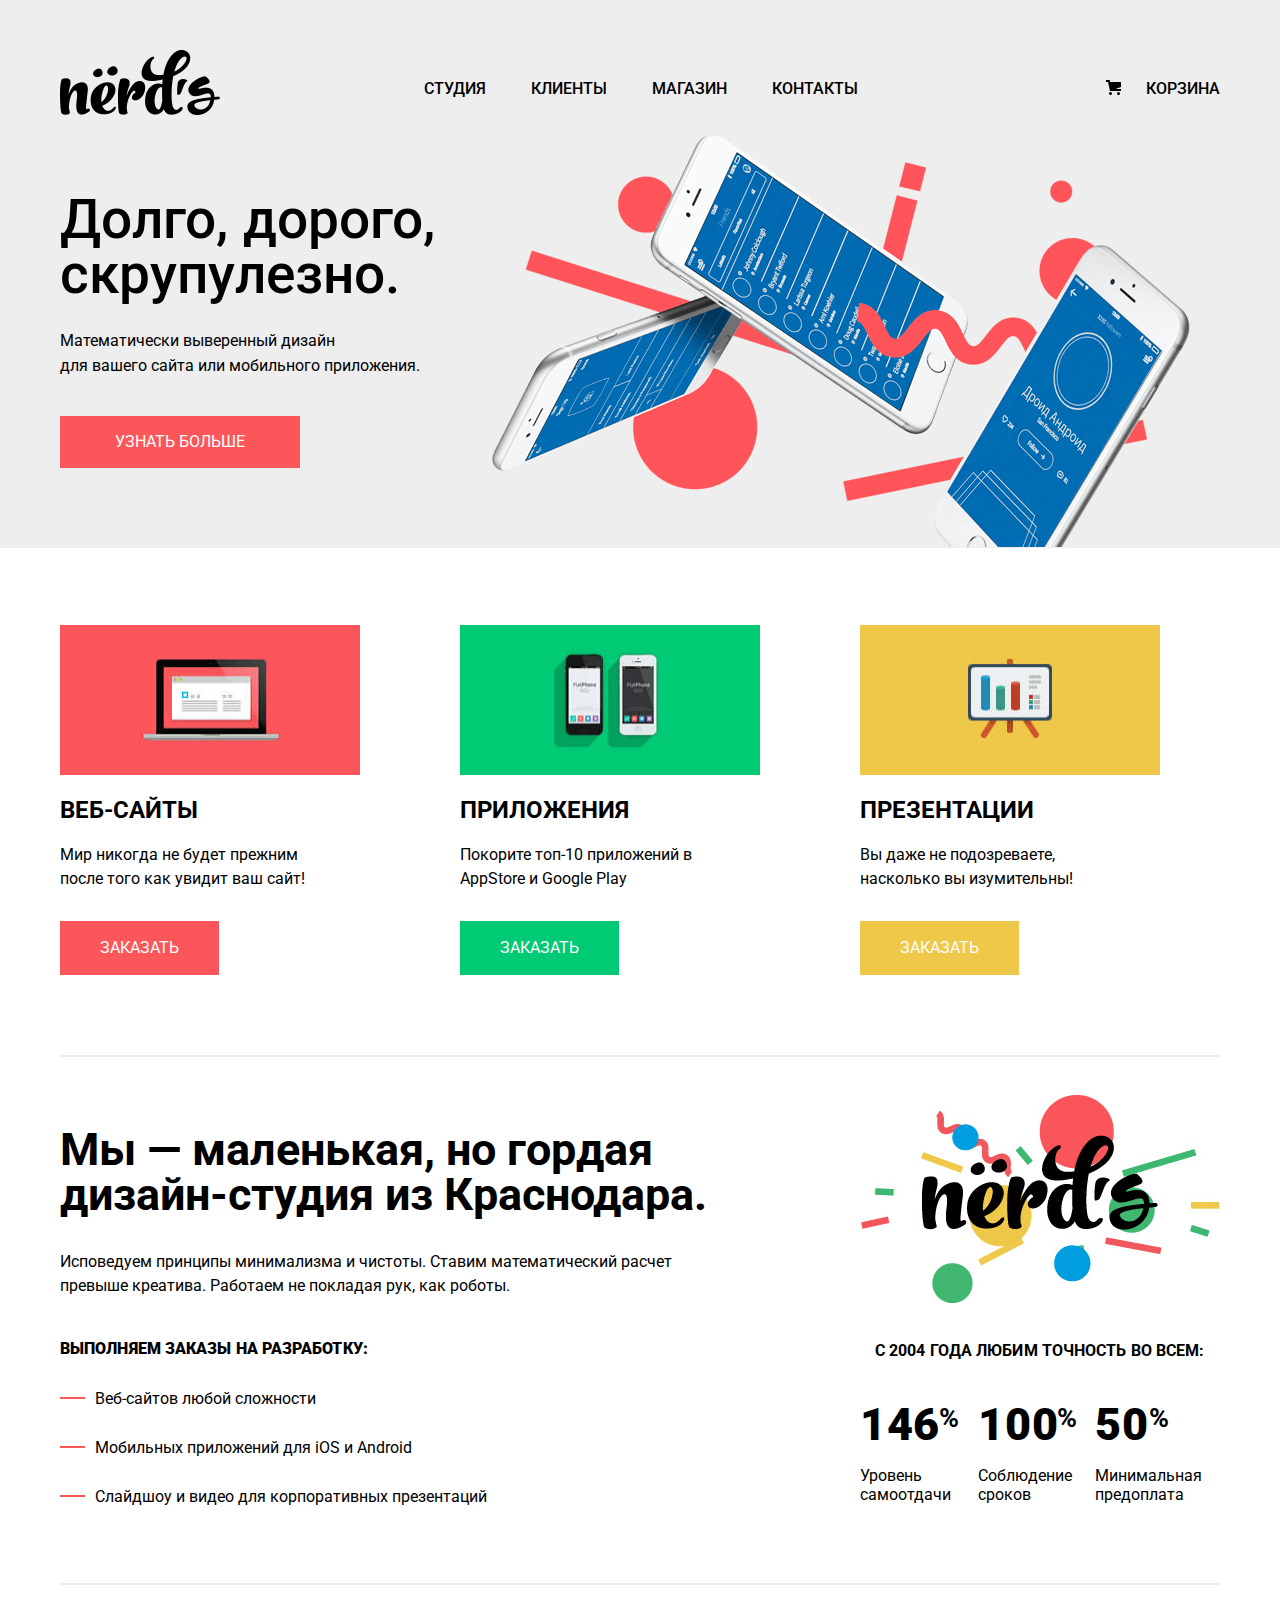
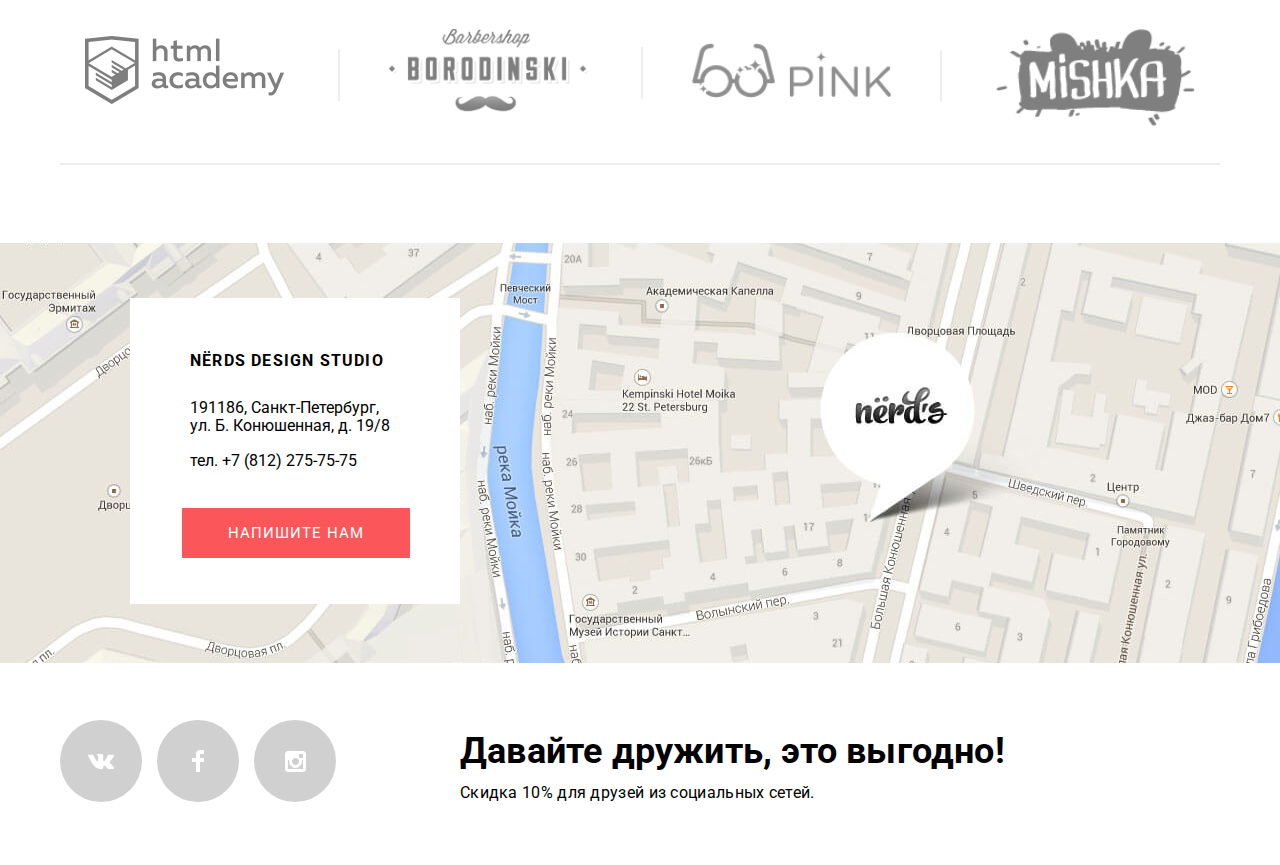
==== commit 41bc0989: "все готово..." ====
--- a/index.html
+++ b/index.html
@@ -19,7 +19,7 @@
                 <ul class="header__nav--list">
                     <li class="header__nav--item"><a href="#">Студия</a></li>
                     <li class="header__nav--item"><a href="#">Клиенты</a></li>
-                    <li class="header__nav--item"><a href="#">Магазин</a></li>
+                    <li class="header__nav--item"><a href="catalog.html">Магазин</a></li>
                     <li class="header__nav--item"><a href="#">Контакты</a></li>
                 </ul>
             </nav>
@@ -31,13 +31,13 @@
 
     <main>
         <section class="main-slider">
+            <div class="main-slider-wrrapper">
             <h1 class="visually-hidden"> Главная страница веб студии Nerds</h1>
-            <div class="main-slider__wrapper">
                 <ul class="main-slider__list">
                     <li class="main-slider__item">
                         <div class="item-wrap">
                             <b>Долго, дорого,  скрупулезно.</b>
-                            <p>Математически выверенный дизайн  для вашего сайта или мобильного приложения.</p>
+                            <p>Математически выверенный дизайн<br>  для вашего сайта или мобильного приложения.</p>
                             <a href="#" class="button">УЗНАТЬ БОЛЬШЕ</a>
                         </div>
                         <div class="item-wrap__img">
@@ -56,7 +56,6 @@
                     </li>
                     <li class="main-slider__item">
                         <div class="item-wrap">
-                            <!-- <img src="img/title-slide3" alt="Только ночь, только хардкор" width="515px" height="103px"> -->
                             <b class="letter-spacing">Только ночь,<br> только хардкор</b>
                             <p>Работать днем, как все? Мы против этого. Ближе к полуночи работа только начиинается.</p>
                             <a href="#" class="button">УЗНАТЬ БОЛЬШЕ</a>
@@ -76,7 +75,7 @@
                     <li class="service--item">
                         <img src="img/illustration-1.jpg" alt="Изоброжение ноутбука на красном фоне" width="300" height="146">
                         <h3>Веб-сайты</h3>
-                        <p>Мир никогда не будет прежним после того как увидит ваш сайт!</p>
+                        <p>Мир никогда не будет прежним <br>после того как увидит ваш сайт!</p>
                         <a href="#" class="button">ЗАКАЗАТЬ</a>
                     </li>
                     <li class="service--item">
@@ -88,7 +87,7 @@
                     <li class="service--item">
                         <img src="img/illustration-3.jpg" alt="Изоброжение доски с нарисованными графиками и статистикой на желтом фоне" width="300" height="146">
                         <h3>Презентации</h3>
-                        <p>Вы даже не подозреваете,  насколько вы изумительны!</p>
+                        <p>Вы даже не подозреваете,<br>  насколько вы изумительны!</p>
                         <a href="#" class="button">ЗАКАЗАТЬ</a>
                     </li>
                 </ul>
@@ -121,7 +120,7 @@
                             <p>Соблюдение  сроков</p>
                         </li>
                         <li class="about-us__statistic--item">
-                            <p class="statistic--item__bold"><b>50</b><sup>%</sup></p>
+                            <p class="statistic--item__bold"><b>50</b><sup class="last-child">%</sup></p>
                             <p>Минимальная предоплата</p>
                         </li>
                     </ul>
@@ -158,9 +157,9 @@
         <div class="main-footer__wrapper">
             <div class="footer-social" aria-label="Мы в социальных сетях">
                 <ul class="social-list">
-                    <li class="social-item social-item-vk" aria-label=""><a href="#"> <svg xmlns="http://www.w3.org/2000/svg" width="26" height="15"><path fill="#ffffff"  d="M16.138 11.51c.956-.309 2.18 2.04 3.483 2.939.978.681 1.727.534 1.727.534l3.473-.05s1.815-.112.957-1.554c-.071-.12-.503-1.069-2.585-3.022-2.177-2.043-1.882-1.712.739-5.244 1.597-2.153 2.236-3.468 2.036-4.028-.192-.539-1.365-.399-1.365-.399L20.69.713c-.381.001-.704.119-.851.515-.003.004-.621 1.666-1.445 3.079-1.741 2.989-2.436 3.148-2.724 2.961-.661-.433-.494-1.737-.494-2.664 0-2.897.432-4.105-.846-4.417-.427-.104-.739-.172-1.828-.182-1.392-.021-2.574 0-3.244.329-.445.223-.786.712-.579.74.26.035.843.16 1.155.586.401.552.389 1.789.389 1.789s.229 3.411-.54 3.834c-.528.29-1.25-.302-2.803-3.016-.793-1.388-1.392-2.922-1.392-2.922s-.116-.285-.326-.441c-.25-.185-.6-.244-.6-.244L.848.684S.29.7.085.946c-.182.218-.015.668-.015.668s2.909 6.881 6.203 10.347c3.02 3.182 6.452 2.971 6.452 2.971h1.555s.469-.054.709-.312c.224-.24.214-.691.214-.691s-.031-2.109.935-2.419z"/> </svg> </a></li>
-                    <li class="social-item social-item-fb" aria-label=""><a href="#"> <svg xmlns="http://www.w3.org/2000/svg" width="12" height="22"><path fill="#FFF" d="M12 4V0H8a4 4 0 0 0-4 4v4H0v4h4v10h4V12h4V8H8V4h4z"/></svg> </a></li>
-                    <li class="social-item social-item-ig" aria-label=""><a href="#"> <svg xmlns="http://www.w3.org/2000/svg" width="21" height="21"><path fill="#FFF" d="M18 0H3C1.35 0 0 1.35 0 3v15c0 1.65 1.35 3 3 3h15c1.65 0 3-1.35 3-3V3c0-1.65-1.35-3-3-3zm-7.5 7c1.93 0 3.5 1.57 3.5 3.5S12.43 14 10.5 14 7 12.43 7 10.5 8.57 7 10.5 7zM18 18H3V9h1.181A6.504 6.504 0 0 0 4 10.5a6.5 6.5 0 1 0 13 0 6.45 6.45 0 0 0-.181-1.5H18v9zm0-11h-4V3h4v4z"/></svg> </a></li>
+                    <li class="social-item social-item-vk" aria-label="Наша группа Вконтакте"><a href="#"> <svg xmlns="http://www.w3.org/2000/svg" width="26" height="15"><path fill="#ffffff"  d="M16.138 11.51c.956-.309 2.18 2.04 3.483 2.939.978.681 1.727.534 1.727.534l3.473-.05s1.815-.112.957-1.554c-.071-.12-.503-1.069-2.585-3.022-2.177-2.043-1.882-1.712.739-5.244 1.597-2.153 2.236-3.468 2.036-4.028-.192-.539-1.365-.399-1.365-.399L20.69.713c-.381.001-.704.119-.851.515-.003.004-.621 1.666-1.445 3.079-1.741 2.989-2.436 3.148-2.724 2.961-.661-.433-.494-1.737-.494-2.664 0-2.897.432-4.105-.846-4.417-.427-.104-.739-.172-1.828-.182-1.392-.021-2.574 0-3.244.329-.445.223-.786.712-.579.74.26.035.843.16 1.155.586.401.552.389 1.789.389 1.789s.229 3.411-.54 3.834c-.528.29-1.25-.302-2.803-3.016-.793-1.388-1.392-2.922-1.392-2.922s-.116-.285-.326-.441c-.25-.185-.6-.244-.6-.244L.848.684S.29.7.085.946c-.182.218-.015.668-.015.668s2.909 6.881 6.203 10.347c3.02 3.182 6.452 2.971 6.452 2.971h1.555s.469-.054.709-.312c.224-.24.214-.691.214-.691s-.031-2.109.935-2.419z"/> </svg> </a></li>
+                    <li class="social-item social-item-fb" aria-label="Наша группа в Фейсбуке"><a href="#"> <svg xmlns="http://www.w3.org/2000/svg" width="12" height="22"><path fill="#FFF" d="M12 4V0H8a4 4 0 0 0-4 4v4H0v4h4v10h4V12h4V8H8V4h4z"/></svg> </a></li>
+                    <li class="social-item social-item-ig" aria-label="Наша группа в Инстаграмме"><a href="#"> <svg xmlns="http://www.w3.org/2000/svg" width="21" height="21"><path fill="#FFF" d="M18 0H3C1.35 0 0 1.35 0 3v15c0 1.65 1.35 3 3 3h15c1.65 0 3-1.35 3-3V3c0-1.65-1.35-3-3-3zm-7.5 7c1.93 0 3.5 1.57 3.5 3.5S12.43 14 10.5 14 7 12.43 7 10.5 8.57 7 10.5 7zM18 18H3V9h1.181A6.504 6.504 0 0 0 4 10.5a6.5 6.5 0 1 0 13 0 6.45 6.45 0 0 0-.181-1.5H18v9zm0-11h-4V3h4v4z"/></svg> </a></li>
                 </ul>
             </div>
             <div class="footer__tagline" aria-label="Специальное предложение для друзей">
@@ -180,7 +179,7 @@
                     <legend>Напишите нам</legend>
                     <div class="half-width-wrapper">
                         <div class="half-width">
-                            <label for="name">Ваше имя</label><br>
+                            <label for="name">Ваше имя:</label><br>
                             <input type="text" id="name" name="name" placeholder="Имя Фамилия">
                         </div>
                         <div class="half-width">
@@ -189,14 +188,14 @@
                         </div>
                     </div>
                     <div class="textarea">
-                        <label for="textarea">Текст письма:</label><br>
+                        <label for="textarea">Текст письма:</label>
                         <textarea id="textarea" name="textarea" placeholder="В свободной форме"></textarea>
                     </div>
                     <button class="button" type="submit">Отправить</button>
+                    <button class="modal-close" type="button">Закрыть</button>
                 </fieldset>
             </form>
         </div>
     </section>
 </body>
-
 </html>
--- a/css/min-style.css
+++ b/css/min-style.css
@@ -1 +1 @@
-.about-us__item::before,.main-works--item a::after{content:"";background-position:center;background-repeat:no-repeat}.letter-spacing,.map__address--title{letter-spacing:1px}body{margin:0;padding:0;font-family:Roboto,Arial,sans-serif;font-size:16px;line-height:24px;font-weight:400;color:#000;background-color:#fff}.button,a{color:#fff}a{text-decoration:none}img{max-width:100%;height:auto}.visually-hidden:not(:focus):not(:active),input[type=checkbox].visually-hidden,input[type=radio].visually-hidden{position:absolute;width:1px;height:1px;margin:-1px;border:0;padding:0;white-space:nowrap;-webkit-clip-path:inset(100%);clip-path:inset(100%);clip:rect(0 0 0 0);overflow:hidden}.button{display:inline-block;padding:18px 50px;font:inherit;text-align:center;text-transform:uppercase;background-color:#fb565a}.cart--item,.header__nav--item a{padding-bottom:7px}.button:hover{background-color:#E74246}.button:active{background-color:#D7373B;color:rgba(255,255,255,.5)}.main-header{background-color:#eee;display:-webkit-box;display:-ms-flexbox;display:flex;-webkit-box-pack:center;-ms-flex-pack:center;justify-content:center}.header__wrapper{display:-webkit-box;display:-ms-flexbox;display:flex;-ms-flex-preferred-size:1160px;flex-basis:1160px;-webkit-box-pack:justify;-ms-flex-pack:justify;justify-content:space-between;-webkit-box-align:center;-ms-flex-align:center;align-items:center;-ms-flex-wrap:wrap;flex-wrap:wrap;padding-top:55px;-webkit-box-sizing:border-box;box-sizing:border-box}.logo__wrapper{margin-top:-5px}.header__logo:hover{opacity:.6}.header__logo:active{opacity:.2}.header__nav--list{margin:0 25px 0 0;list-style:none;display:-webkit-box;display:-ms-flexbox;display:flex;-ms-flex-wrap:wrap;flex-wrap:wrap;-ms-flex-preferred-size:750px;flex-basis:750px}.header__nav--item{margin-right:45px;-webkit-box-flex:1;-ms-flex-positive:1;flex-grow:1}.header__nav--item a:last-child{margin:0}.cart--item:hover,.header__nav--item a:hover{color:#FB565A}.header__wrapper--cart{padding-left:55px}.cart--item:active,.header__nav--item a:active{border-bottom:2px solid #FB565A;color:#000}.cart--item{position:relative}.cart--item:before{content:"";position:absolute;width:15px;height:15px;background-image:url(../img/cart-icon.svg);left:-40px;top:1px}.cart--item,.header__nav--item a{color:#000;font-weight:500;line-height:30px;text-transform:uppercase}.catalog .header__wrapper--caption{display:-webkit-box;display:-ms-flexbox;display:flex;-ms-flex-preferred-size:1160px;flex-basis:1160px;-webkit-box-sizing:border-box;box-sizing:border-box;padding-top:60px;padding-bottom:100px}.catalog .header__wrapper--caption h1{margin:auto;font-size:55px;line-height:70px}.catalog .main-content{display:-webkit-box;display:-ms-flexbox;display:flex;-webkit-box-pack:center;-ms-flex-pack:center;justify-content:center}.catalog .main-content-wrapper{display:-webkit-box;display:-ms-flexbox;display:flex;-webkit-box-pack:justify;-ms-flex-pack:justify;justify-content:space-between;-ms-flex-preferred-size:1160px;flex-basis:1160px;padding-top:55px}.template-parameters__features input[type=checkbox],.template-parameters__grid input[type=radio]{display:none}.catalog .main-content__forms{-ms-flex-preferred-size:260px;flex-basis:260px;-webkit-box-orient:vertical;-webkit-box-direction:normal;-ms-flex-direction:column;flex-direction:column;margin-right:174px;-webkit-box-sizing:border-box;box-sizing:border-box}.catalog .main-content__forms fieldset,.catalog .main-content__forms input,.catalog .main-content__forms label,.catalog .main-content__forms legend{font:inherit;margin:0;padding:0;list-style:none;border:none}.catalog .main-content__forms legend,.catalog .ready-templates__sorting p:first-child{font-weight:700;text-transform:uppercase}.catalog .main-content__forms legend{font-size:18px;line-height:24px}.catalog .main-content__forms p{margin:0;position:relative;padding:10px 0}.main-content__forms .radio-off,.main-content__forms .radio-on{position:absolute}.template-parameters__value p:nth-of-type(2){padding:25px 10px;width:240px;background-color:#EEE;margin-top:55px}.catalog .main-content__forms .form-price{margin-bottom:50px}.catalog .main-content__forms .min-value{margin-bottom:65px}.catalog .main-content__forms input{padding:40px 15px;background-color:#EEE}.catalog .template-parameters__grid legend{margin-top:30px}.template-parameters__grid>label{padding-left:40px}.template-parameters__grid p:first-child{margin-top:60px}.catalog .ready-templates__sorting{-ms-flex-preferred-size:760px;flex-basis:760px;display:-webkit-box;display:-ms-flexbox;display:flex;-ms-flex-wrap:wrap;flex-wrap:wrap;-webkit-box-pack:justify;-ms-flex-pack:justify;justify-content:space-between;margin-bottom:55px}.catalog .ready-templates__sorting p{margin:0}.catalog .sorting-wrapper{display:-webkit-box;display:-ms-flexbox;display:flex;-webkit-box-pack:justify;-ms-flex-pack:justify;justify-content:space-between;-ms-flex-wrap:wrap;flex-wrap:wrap}.catalog .sorting-wrapper p{display:inline-block}.catalog .sorting-wrapper .sorting-title__item{font-weight:500}.catalog .sorting-wrapper .sorting-title__item:hover{color:#AFAFAF}.catalog .ready-templates__sorting .sorting-title__item--active,.catalog .sorting-wrapper .sorting-title__item:active{color:#000}.catalog .sorting-wrapper .sorting-title__item:hover path{fill:#AFAFAF}.catalog .ready-templates__sorting .sorting-title__item--active path,.catalog .sorting-wrapper .sorting-title__item:active path{fill:#000}.catalog .sorting-direction .sorting-title__item{margin-left:10px}.catalog .sorting-direction .sorting-title__item:first-child{margin-left:40px}.catalog .sorting--type .sorting-title__item{text-transform:uppercase;padding:5px 15px}.catalog .ready-templates__sorting a{color:#E9E9E9}.catalog .sorting-direction a:last-child svg{-webkit-transform:rotate(180deg);-ms-transform:rotate(180deg);transform:rotate(180deg)}.catalog.ready-templates__content{max-width:760px}.catalog .ready-templates__content--list{margin:0;padding:0;list-style:none;display:-webkit-box;display:-ms-flexbox;display:flex;-webkit-box-pack:justify;-ms-flex-pack:justify;justify-content:space-between;-ms-flex-wrap:wrap;flex-wrap:wrap}.catalog .ready-templates__content--item{-ms-flex-preferred-size:360px;flex-basis:360px;margin-right:40px;margin-bottom:30px;max-height:620px;position:relative}.catalog .ready-templates__content--item:hover path{fill:#4D4D4D}.catalog .ready-templates__content--item:hover .content__item--hover{z-index:1}.catalog .ready-templates__content--item h3,.catalog .ready-templates__content--item p{margin:0}.catalog .ready-templates__content--item p:first-child{line-height:18px;color:#666}.catalog .ready-templates__content--item img{margin-top:-7px}.catalog .ready-templates__content--item a{color:#000}.catalog .item--hover__wrap h3{font-size:18px;font-weight:700;line-height:30px;text-transform:uppercase;margin-top:20px}.catalog .content__item--hover{z-index:-1;position:absolute;bottom:5px;left:0;height:235px;width:100%;padding-bottom:40px;display:-webkit-box;display:-ms-flexbox;display:flex;-webkit-box-pack:center;-ms-flex-pack:center;justify-content:center;-webkit-box-sizing:border-box;box-sizing:border-box;background-color:#EEE}.catalog .item--hover__wrap{display:-webkit-box;display:-ms-flexbox;display:flex;-webkit-box-orient:vertical;-webkit-box-direction:normal;-ms-flex-direction:column;flex-direction:column;-ms-flex-pack:distribute;justify-content:space-around;-webkit-box-align:center;-ms-flex-align:center;align-items:center;text-align:center;-ms-flex-preferred-size:205px;flex-basis:205px}.catalog .item--hover__wrap .button{padding:10px 49px;border-radius:5px}.catalog .main-content__page-navigation{margin-top:20px}.catalog .page-navigation__list{margin:0;padding:0;list-style:none;display:-webkit-box;display:-ms-flexbox;display:flex}.catalog .page-navigation__item{padding:10px 17px;margin-right:10px;font-weight:700;text-transform:uppercase;background-color:#EEE;border-radius:5px}.catalog .page-navigation__item:last-child{padding-left:75px;padding-right:75px}.catalog .page--active{background-color:#FFF;border:2px solid #EEE;padding:8px 15px}.catalog .page-navigation__item:hover{background-color:#DFDFDF}.catalog .page-navigation__item:active{color:rgba(0,0,0,.5);background-color:#D5D5D5}.main-slider{background-color:#eee;display:-webkit-box;display:-ms-flexbox;display:flex;-webkit-box-pack:center;-ms-flex-pack:center;justify-content:center}.main-slider__wrapper{-ms-flex-preferred-size:1160px;flex-basis:1160px;padding-top:10px;-webkit-box-sizing:border-box;box-sizing:border-box}.main-slider__list{list-style:none;margin:0;padding:0;position:relative;display:-webkit-box;display:-ms-flexbox;display:flex;-ms-flex-wrap:wrap;flex-wrap:wrap}.main-slider__item{display:-webkit-box;display:-ms-flexbox;display:flex;-webkit-box-flex:1;-ms-flex-positive:1;flex-grow:1}.main-slider__list p{padding-top:2px}.main-slider__item:not(:first-child){position:absolute;z-index:-1;opacity:0}.main-slider__item:last-child .item-wrap__img{display:-webkit-box;display:-ms-flexbox;display:flex;margin-top:auto;margin-bottom:6px}.item-wrap{-ms-flex-negative:5;flex-shrink:5;padding-top:60px}.item-wrap b{font-size:55px;font-weight:500;line-height:55px}.item-wrap p{margin:25px 0 0}.item-wrap .button{margin-top:40px;padding:14px 54px}.item-wrap .button:hover{background-color:#E74246}.item-wrap .button:active{background-color:#D7373B;color:rgba(255,255,255,.5)}.item-wrap__img{padding-right:30px;-ms-flex-negative:1;flex-shrink:1}.item-wrap__img img{margin-bottom:-6px}.main__service{display:-webkit-box;display:-ms-flexbox;display:flex;-webkit-box-pack:center;-ms-flex-pack:center;justify-content:center}.main__service--wrapper{-ms-flex-preferred-size:1160px;flex-basis:1160px;border-bottom:2px solid #ececec;padding-bottom:80px;padding-top:10px;-webkit-box-sizing:border-box;box-sizing:border-box}.service--list{margin:0 -50px 0 0;padding:0;list-style:none;display:-webkit-box;display:-ms-flexbox;display:flex;-ms-flex-wrap:wrap;flex-wrap:wrap;-ms-flex-line-pack:justify;align-content:space-between}.service--item{-ms-flex-preferred-size:300px;flex-basis:300px;padding-top:70px;margin-right:100px;display:-webkit-box;display:-ms-flexbox;display:flex;-ms-flex-wrap:wrap;flex-wrap:wrap}.service--item img{width:300px;height:150px}.service--item h3,.service--item p{margin:0}.service--item h3{font-size:24px;font-weight:700;line-height:30px;text-transform:uppercase;margin-top:20px}.service--item p{padding-top:18px;margin-bottom:30px}.service--item .button{margin-top:auto;padding:15px 40px}.service--item:nth-child(2) .button{background-color:#00CA74}.service--item:nth-child(3) .button{background-color:#EFC84A}.service--item:nth-child(2) .button:hover{background-color:#00BC6C}.service--item:nth-child(2) .button:active{background-color:#00AA62;color:rgba(255,255,255,.5)}.service--item:nth-child(3) .button:hover{background-color:#EAB534}.service--item:nth-child(3) .button:active{background-color:#E5A722;color:rgba(255,255,255,.5)}.main__about-us{display:-webkit-box;display:-ms-flexbox;display:flex;-webkit-box-pack:center;-ms-flex-pack:center;justify-content:center}.main__about-us--wrapper{display:-webkit-box;display:-ms-flexbox;display:flex;-ms-flex-preferred-size:1160px;flex-basis:1160px;-webkit-box-pack:justify;-ms-flex-pack:justify;justify-content:space-between;-ms-flex-line-pack:start;align-content:flex-start;-ms-flex-wrap:wrap;flex-wrap:wrap;border-bottom:1px solid #ececec;padding-bottom:70px;padding-top:75px}.about-us__list{-ms-flex-preferred-size:660px;flex-basis:660px;display:-webkit-box;display:-ms-flexbox;display:flex;-webkit-box-orient:vertical;-webkit-box-direction:normal;-ms-flex-direction:column;flex-direction:column}.plural{margin:0;font-size:45px;font-weight:500;line-height:45px}.plural--principle{margin:32px 0 0}.plural--list{margin:40px 0 0;text-transform:uppercase;font-weight:700}.about-us__service--list{list-style:none;margin:0;padding:0}.about-us__item{padding-left:35px;margin-top:25px;position:relative}.about-us__item::before{width:25px;height:5px;background-image:url(/img/red-line.png);position:absolute;left:0;top:8px}.about-us__statistic{margin-top:-35px;margin-right:-20px;-ms-flex-preferred-size:380px;flex-basis:380px;display:-webkit-box;display:-ms-flexbox;display:flex;-webkit-box-orient:vertical;-webkit-box-direction:normal;-ms-flex-direction:column;flex-direction:column;-ms-flex-wrap:wrap;flex-wrap:wrap}.statistis-title{margin:35px 0 0;padding-left:15px;font-weight:700;text-transform:uppercase}.about-us__statistic--list{list-style:none;margin:50px 0 0;padding:0;display:-webkit-box;display:-ms-flexbox;display:flex;-webkit-box-align:end;-ms-flex-align:end;align-items:flex-end}.about-us__statistic--item{margin-right:17px}.about-us__statistic--item>p{margin:0}.about-us__statistic--item>p:last-child{margin-top:27px;line-height:19px}.statistic--item__bold{font-size:45px;font-weight:700;padding-top:3px}.main-works{display:-webkit-box;display:-ms-flexbox;display:flex;-webkit-box-pack:center;-ms-flex-pack:center;justify-content:center}.main-works__wrapper{-ms-flex-preferred-size:1160px;flex-basis:1160px;border-bottom:2px solid #ececec;padding:10px 0;-webkit-box-sizing:border-box;box-sizing:border-box}.main-works__list{margin:0;padding:0;list-style:none;display:-webkit-box;display:-ms-flexbox;display:flex;-webkit-box-pack:justify;-ms-flex-pack:justify;justify-content:space-between;-ms-flex-wrap:wrap;flex-wrap:wrap;-webkit-box-align:center;-ms-flex-align:center;align-items:center;-ms-flex-line-pack:justify;align-content:space-between;overflow:hidden}.main-works--item{max-width:280px;max-height:90px;padding:35px 25px}.main-works--item img{opacity:.5}.main-works--item:hover img{opacity:1}.main-works--item:active img{opacity:.2}.main-works--item a{position:relative}.main-works--item a::after{width:10px;height:60px;background-image:url(/img/line.png);position:absolute;left:-55px;top:-55px}.main-works--item:nth-child(3) a::after{top:-40px}.main-works--item:nth-child(4) a::after{top:-65px;left:-60px}.main-map{max-width:1440px;min-height:420px;margin:80px auto 0;position:relative;background-image:url(/img/map.jpg);background-repeat:no-repeat;background-position:0 -145px;background-size:1440px;background-color:#dfe2e3}.main-map__wrapper{position:absolute;top:60px;left:130px;padding:25px 60px 20px;background-color:#fff;width:210px;height:250px}.map__address>p{margin:27px 0 0;line-height:19px}.map__address p:nth-child(3){margin-top:20px}.map__address .button{display:inline-block;margin-top:35px;padding:15px 40px}.main-footer{display:-webkit-box;display:-ms-flexbox;display:flex;-webkit-box-pack:center;-ms-flex-pack:center;justify-content:center;-webkit-box-align:center;-ms-flex-align:center;align-items:center}.main-footer__wrapper{-ms-flex-preferred-size:1160px;flex-basis:1160px;display:-webkit-box;display:-ms-flexbox;display:flex;-webkit-box-pack:start;-ms-flex-pack:start;justify-content:flex-start;padding:55px 0 60px;-webkit-box-sizing:border-box;box-sizing:border-box}.footer-social{display:-webkit-box;display:-ms-flexbox;display:flex;-ms-flex-preferred-size:400px;flex-basis:400px}.social-list{margin:0;padding:0;list-style:none;display:-webkit-box;display:-ms-flexbox;display:flex;-ms-flex-preferred-size:400px;flex-basis:400px;-ms-flex-wrap:wrap;flex-wrap:wrap;-webkit-box-align:center;-ms-flex-align:center;align-items:center;-ms-flex-line-pack:center;align-content:center}.social-item{background-color:#D0D0D0;border:1PX solid transparent;border-radius:50%;width:80px;height:80px;margin-right:15px;display:inline-block;position:relative}.social-item-fb svg,.social-item-ig svg,.social-item-vk svg{position:absolute;top:50%;left:50%}.social-item-vk svg{margin-left:-13px;margin-top:-7.5px}.social-item-fb svg{margin-left:-6px;margin-top:-11px}.social-item-ig svg{margin-left:-10.5px;margin-top:-10.5px}.social-item svg path{fill:#FFF}.social-item:hover{background-color:#E74246}.social-item:active,.social-item:active svg path{background-color:#D7373B;fill:rgba(255,255,255,.5)}.footer__tagline{display:-webkit-box;display:-ms-flexbox;display:flex;-webkit-box-orient:vertical;-webkit-box-direction:normal;-ms-flex-direction:column;flex-direction:column}.footer__tagline>p{margin:15px 0 0}.half-width,.half-width input[type=text]{margin-right:40px}.footer__tagline .sale{margin-top:5px}.footer__tagline p>b{font-size:36px;font-weight:700;line-height:42px}.popap-write-to-us{display:none;position:fixed;top:180px;left:50%;width:960px;height:580px;margin-left:-480px;-webkit-box-sizing:border-box;box-sizing:border-box;background-color:#FFF;-webkit-box-shadow:0 15px 50px 0 rgba(50,50,50,1);box-shadow:0 15px 50px 0 rgba(50,50,50,1)}.write-to-us__form legend{margin-bottom:40px;font-size:42px;font-weight:700;line-height:42px}.popap-wrapper{max-width:770px;max-height:440px;padding:70px 100px;position:relative;display:-webkit-box;display:-ms-flexbox;display:flex;-ms-flex-wrap:wrap;flex-wrap:wrap}.half-width-wrapper{display:-webkit-box;display:-ms-flexbox;display:flex}.half-width{-webkit-box-sizing:border-box;box-sizing:border-box}.half-width input{max-width:355px;max-height:50px}.write-to-us__form{font-family:inherit}.write-to-us__form div{margin:0}.write-to-us__form fieldset{border:none}.write-to-us__form input,.write-to-us__form label{list-style:none;border:none;font:inherit}.write-to-us__form label{font-weight:700;margin:20px 10px 20px 0}.write-to-us__form input{width:360px;height:51px;margin:10px 0;border:2px solid #ececec;border-radius:5px}.write-to-us__form .textarea{margin-top:35px}.write-to-us__form textarea{font:inherit;width:750px;height:116px;border:2px solid #ececec;border-radius:5px;margin-top:10px}.write-to-us__form .button{margin-top:50px;padding:10px 80px;border-radius:5px;border:1px solid transparent}
+body{margin:0;padding:0;font-family:Roboto,Arial,sans-serif;font-size:16px;line-height:24px;font-weight:400;color:#000;background-color:#fff}.button,a{color:#fff}a{text-decoration:none}img{max-width:100%;height:auto}.visually-hidden:not(:focus):not(:active),input[type=checkbox].visually-hidden,input[type=radio].visually-hidden{position:absolute;width:1px;height:1px;margin:-1px;border:0;padding:0;white-space:nowrap;-webkit-clip-path:inset(100%);clip-path:inset(100%);clip:rect(0 0 0 0);overflow:hidden}.button{display:inline-block;padding:18px 50px;font:inherit;text-align:center;text-transform:uppercase;background-color:#fb565a}.cart--item,.header__nav--item a{padding-bottom:7px}.button:hover{background-color:#E74246}.button:active{background-color:#D7373B;color:rgba(255,255,255,.5)}.main-header{background-color:#eee;display:-webkit-box;display:-ms-flexbox;display:flex;-webkit-box-pack:center;-ms-flex-pack:center;justify-content:center}.header__nav--list,.header__wrapper{display:-webkit-box;display:-ms-flexbox}.header__wrapper{display:flex;-ms-flex-preferred-size:1160px;flex-basis:1160px;-webkit-box-pack:justify;-ms-flex-pack:justify;justify-content:space-between;-webkit-box-align:center;-ms-flex-align:center;align-items:center;-ms-flex-wrap:wrap;flex-wrap:wrap;padding-top:55px;-webkit-box-sizing:border-box;box-sizing:border-box}.catalog .header__wrapper{padding-top:50px}.catalog .header__nav,.catalog .header__wrapper--cart{padding-top:10px}.logo__wrapper{margin-top:-5px}.header__logo:hover{opacity:.6}.header__logo:active{opacity:.2}.header__nav--list{margin:0 25px 0 0;list-style:none;display:flex;-ms-flex-wrap:wrap;flex-wrap:wrap;-ms-flex-preferred-size:750px;flex-basis:750px}.catalog .header__nav--list{margin-right:23px}.header__nav--item{margin-right:45px;-webkit-box-flex:1;-ms-flex-positive:1;flex-grow:1}.header__nav--item a:last-child{margin:0}.cart--item:hover,.header__nav--item a:hover{color:#FB565A}.header__wrapper--cart{padding-left:55px}.cart--item:active,.header__nav--item a:active{border-bottom:2px solid #FB565A;color:#000}.cart--item{position:relative}.cart--item:before{content:"";position:absolute;width:15px;height:15px;background-image:url(../img/cart-icon.svg);left:-40px;top:1px}.cart--item,.header__nav--item a{color:#000;font-weight:500;line-height:30px;text-transform:uppercase}.catalog .header__wrapper--caption{display:-webkit-box;display:-ms-flexbox;display:flex;-ms-flex-preferred-size:1160px;flex-basis:1160px;-webkit-box-sizing:border-box;box-sizing:border-box;padding-top:60px;padding-bottom:100px}.catalog .header__wrapper--caption h1{margin:auto;font-size:55px;line-height:70px}.catalog .main-content{display:-webkit-box;display:-ms-flexbox;display:flex;-webkit-box-pack:center;-ms-flex-pack:center;justify-content:center}.catalog .main-content-wrapper{display:-webkit-box;display:-ms-flexbox;display:flex;-webkit-box-pack:justify;-ms-flex-pack:justify;justify-content:space-between;-ms-flex-preferred-size:1160px;flex-basis:1160px;padding-top:55px}.main-content__forms{margin-right:140px}.main-content__forms fieldset{border:none;margin:0;padding:0}.main-content__forms legend{font-family:inherit;font-weight:500;font-size:18px;line-height:30px;text-transform:uppercase}.catalog .template-parameters__value{margin-top:3px}.catalog .template-parameters__value legend{letter-spacing:.7px}.filter-item{padding:0;border:none;width:260px;margin:50px auto}.range-filter{width:260px;margin-top:49px}.filter-item legend{font-size:18px;line-height:24px;text-transform:uppercase;font-weight:700}.range-controls{position:relative;height:41px;margin-bottom:15px;padding-top:39px;padding-right:20px;padding-left:20px;background-color:#f1f1f1;border-radius:5px}.range-controls .scale{height:2px;background:#d7dcde}.range-controls .bar{width:70%;height:2px;background:#00ca74}.range-controls .toggle{position:absolute;top:31px;left:0;width:4px;height:4px;padding:0;border:8px solid #fff;background-color:#ababab;-webkit-box-shadow:0 2px 1px 0 #cfcfcf;box-shadow:0 2px 1px 0 #cfcfcf;border-radius:50%;cursor:pointer}.range-controls .toggle-min{left:50px}.range-controls .toggle-max{left:110px}.price-controls{font-size:0}.price-controls label{display:inline-block;width:50%;font-size:16px;text-transform:uppercase}.price-controls input{width:60px;padding:8px 10px;margin-left:10px;font-family:Roboto,Arial,sans-serif;font-size:16px;text-align:center;color:#283136;border:none;border-radius:5px;background:#f1f1f1}.max-price{text-align:right}.template-parameters__grid fieldset{border:none;margin:0;padding:0}.template-parameters__grid{margin-top:55px}.template-parameters__grid div{margin-top:17px}.template-parameters__grid div:first-of-type{margin-top:10px}.template-parameters__grid legend{margin-bottom:5px}.template-parameters__grid input{display:none}.template-parameters__grid label{position:relative;padding-left:35px;line-height:20px;font-family:inherit;color:#B8B8B8;font-weight:500}.template-parameters__grid label::after,.template-parameters__grid label::before{content:"";position:absolute;width:26px;height:26px;left:0;top:-5px;background-repeat:no-repeat;background-position:center}.template-parameters__grid label::before{display:inline-block;display:none;background-image:url(../img/radio-on.svg)}.template-parameters__grid label:hover::before{background-image:url(../img/radio-on-hover.svg);background-repeat:no-repeat;background-position:center}.template-parameters__grid input[type=radio]:checked+label::before{display:block}.template-parameters__grid input[type=radio]:disabled+label{color:#EDEDED}.template-parameters__grid input[type=radio]:checked:disabled+label::after,.template-parameters__grid input[type=radio]:disabled+label::after{display:block;background-image:url(../img/radio-off-disabled.svg);background-repeat:no-repeat;background-position:center}.template-parameters__grid label:hover{color:#4D4D4D}.template-parameters__grid label::after{display:inline-block;background-image:url(../img/radio-off.svg)}.template-parameters__grid label:hover::after{background-image:url(../img/radio-off-hover.svg);background-repeat:no-repeat;background-position:center}.main-content__forms .button{margin-top:45px;margin-left:6px;padding:15px 85px;background-color:#EEE;border-radius:5px;border:none;color:#000;font-weight:700}.main-content__forms .button:hover{background-color:#4D4D4D;color:#fff}.template-parameters__features fieldset{border:none;padding:0;margin:43px 0 0}.template-parameters__featuresd{margin-top:20px}.template-parameters__features div{margin-top:15px}.template-parameters__features div:first-of-type{margin-top:10px}.template-parameters__features div:nth-of-type(3){margin-top:16px}.template-parameters__features div:nth-of-type(4){margin-top:18px}.template-parameters__features div:nth-of-type(5){margin-top:17px}.template-parameters__features legend{margin-bottom:5px}.template-parameters__features input{display:none}.template-parameters__features label{position:relative;padding-left:35px;line-height:20px;font-family:inherit;color:#B8B8B8;font-weight:500}.template-parameters__features label::after,.template-parameters__features label::before{position:absolute;height:26px;top:-5px;left:0;background-position:center;background-repeat:no-repeat;content:""}.template-parameters__features label::before{display:inline-block;display:none;width:30px;background-image:url(../img/checkbox-on.svg)}.template-parameters__features label:hover::before{background-image:url(../img/checkbox-on-hover.svg);background-repeat:no-repeat;background-position:center}.template-parameters__features input[type=checkbox]:checked+label::before{display:block}.template-parameters__features input[type=checkbox]:checked+label::after{display:none}.template-parameters__features input[type=checkbox]:disabled+label{color:#EDEDED}.template-parameters__features input[type=checkbox]:disabled+label::after{display:block;background-image:url(../img/checkbox-off-disabled.svg);background-repeat:no-repeat;background-position:center}.template-parameters__features input[type=checkbox]:checked:disabled+label::before{display:block;background-image:url(../img/checkbox-on-disabled.svg);background-repeat:no-repeat;background-position:center}.template-parameters__features label:hover{color:#4D4D4D}.template-parameters__features label::after{display:inline-block;width:26px;background-image:url(../img/checkbox-off.svg)}.template-parameters__features label:hover::after{background-image:url(../img/checkbox-off-hover.svg);background-repeat:no-repeat;background-position:center}.catalog .ready-templates__sorting{-ms-flex-preferred-size:760px;flex-basis:760px;display:-webkit-box;display:-ms-flexbox;display:flex;-ms-flex-wrap:wrap;flex-wrap:wrap;-webkit-box-pack:justify;-ms-flex-pack:justify;justify-content:space-between;margin-bottom:54px;margin-top:3px}.catalog .ready-templates__sorting p:first-child{text-transform:uppercase;font-weight:700}.catalog .ready-templates__sorting p{margin:0}.catalog .sorting-wrapper{display:-webkit-box;display:-ms-flexbox;display:flex;-webkit-box-pack:justify;-ms-flex-pack:justify;justify-content:space-between;-ms-flex-wrap:wrap;flex-wrap:wrap}.catalog .sorting-wrapper p{display:inline-block}.catalog .sorting-title{letter-spacing:1.4px}.catalog .sorting-wrapper .sorting-title__item{font-weight:500;font-size:14px}.catalog .sorting-wrapper .sorting-title__item:hover{color:#AFAFAF}.catalog .ready-templates__sorting .sorting-title__item--active,.catalog .sorting-wrapper .sorting-title__item:active{color:#000}.catalog .sorting-wrapper .sorting-title__item:hover path{fill:#AFAFAF}.catalog .ready-templates__sorting .sorting-title__item--active path,.catalog .sorting-wrapper .sorting-title__item:active path{fill:#000}.catalog .sorting-direction .sorting-title__item{margin-right:29px}.catalog .sorting-direction .sorting-title__item:first-of-type{margin-right:5px}.catalog .sorting--type .sorting-title__item{text-transform:uppercase;padding:5px 14px}.catalog .sorting--type .sorting-title__item:nth-of-type(2){text-transform:uppercase;padding:5px 12px 5px 8px;margin-right:5px}.catalog .sorting--type .sorting-title__item:nth-of-type(3){text-transform:uppercase;padding:5px 10px;margin-right:13px}.catalog .ready-templates__sorting a{color:#E9E9E9}.catalog .sorting-direction a:last-child svg{-webkit-transform:rotate(180deg);-ms-transform:rotate(180deg);transform:rotate(180deg)}.catalog.ready-templates__content{max-width:760px}.catalog .ready-templates__content--list{margin:0;padding:0;list-style:none;display:-webkit-box;display:-ms-flexbox;display:flex;-webkit-box-pack:justify;-ms-flex-pack:justify;justify-content:space-between;-ms-flex-wrap:wrap;flex-wrap:wrap}.catalog .ready-templates__content--item{-ms-flex-preferred-size:360px;flex-basis:360px;margin-bottom:30px;max-height:620px;position:relative}.catalog .ready-templates__content--item:hover path{fill:#4D4D4D}.catalog .ready-templates__content--item:hover .content__item--hover{z-index:1}.catalog .ready-templates__content--item h3,.catalog .ready-templates__content--item p{margin:0}.catalog .ready-templates__content--item p:first-child{line-height:18px;color:#666}.catalog .page-navigation__item a,.catalog .ready-templates__content--item a{color:#000}.catalog .ready-templates__content--item img{margin-top:-7px}.catalog .item--hover__wrap h3{font-size:18px;font-weight:700;line-height:30px;text-transform:uppercase;margin-top:20px}.catalog .content__item--hover{z-index:-1;position:absolute;bottom:5px;left:0;height:235px;width:100%;padding-bottom:40px;display:-webkit-box;display:-ms-flexbox;display:flex;-webkit-box-pack:center;-ms-flex-pack:center;justify-content:center;-webkit-box-sizing:border-box;box-sizing:border-box;background-color:#EEE}.main-works__wrapper,.main__service--wrapper{-webkit-box-sizing:border-box;border-bottom:2px solid #ececec}.catalog .item--hover__wrap{display:-webkit-box;display:-ms-flexbox;display:flex;-webkit-box-orient:vertical;-webkit-box-direction:normal;-ms-flex-direction:column;flex-direction:column;-ms-flex-pack:distribute;justify-content:space-around;-webkit-box-align:center;-ms-flex-align:center;align-items:center;text-align:center;-ms-flex-preferred-size:205px;flex-basis:205px}.catalog .item--hover__wrap .button{padding:15px 60px;border-radius:5px;margin-top:20px}.catalog .main-content__page-navigation{margin-top:26px;margin-left:2px}.catalog .page-navigation__list{margin:0;padding:0;list-style:none;display:-webkit-box;display:-ms-flexbox;display:flex}.main-slider,.main-slider-wrrapper{display:-webkit-box;display:-ms-flexbox}.catalog .page-navigation__item{padding:12px 20px;margin-right:12px;font-weight:500;text-transform:uppercase;background-color:#EEE;border-radius:5px;line-height:27px}.catalog .page-navigation__item:first-child{padding:11px 18px;line-height:25px}.catalog .page-navigation__item:last-child{padding-left:77px;padding-right:77px;line-height:27px;margin-right:-2px}.catalog .page--active{background-color:#FFF;border:2px solid #EEE;padding:8px 15px}.catalog .page-navigation__item:hover{background-color:#DFDFDF}.catalog .page-navigation__item:active{color:rgba(0,0,0,.5);background-color:#D5D5D5}.main-slider{background-color:#eee;display:flex;-webkit-box-pack:center;-ms-flex-pack:center;justify-content:center}.main-slider-wrrapper{display:flex;max-width:1160px;-ms-flex-wrap:wrap;flex-wrap:wrap;-webkit-box-pack:justify;-ms-flex-pack:justify;justify-content:space-between;margin-top:12px}.main-slider__item,.main-slider__list{display:-webkit-box;display:-ms-flexbox}.main-slider__list{list-style:none;margin:0;padding:0;position:relative;display:flex;-ms-flex-wrap:wrap;flex-wrap:wrap}.main-slider__item{display:flex;-webkit-box-flex:1;-ms-flex-positive:1;flex-grow:1}.main-slider__list p{padding-top:2px}.main-slider__item:not(:first-child){position:absolute;z-index:-1;opacity:0}.main-slider__item:last-child .item-wrap__img{display:-webkit-box;display:-ms-flexbox;display:flex;margin-top:auto;margin-bottom:6px}.item-wrap{-ms-flex-negative:5;flex-shrink:5;padding-top:58px}.item-wrap b{font-size:55px;font-weight:500;line-height:55px;letter-spacing:.1px}.letter-spacing{letter-spacing:1px}.item-wrap p{margin:25px 0 0;line-height:24.5px}.item-wrap .button{margin-top:38px;padding:14px 55px}.item-wrap .button:hover{background-color:#E74246}.item-wrap .button:active{background-color:#D7373B;color:rgba(255,255,255,.5)}.item-wrap__img{padding-right:30px;-ms-flex-negative:1;flex-shrink:1}.item-wrap__img img{margin-bottom:-6px}.main__service{display:-webkit-box;display:-ms-flexbox;display:flex;-webkit-box-pack:center;-ms-flex-pack:center;justify-content:center}.service--item,.service--list{display:-webkit-box;display:-ms-flexbox}.main__service--wrapper{-ms-flex-preferred-size:1160px;flex-basis:1160px;padding-bottom:80px;padding-top:7px;box-sizing:border-box}.service--list{margin:0 -50px 0 0;padding:0;list-style:none;display:flex;-ms-flex-wrap:wrap;flex-wrap:wrap;-ms-flex-line-pack:justify;align-content:space-between}.service--item{-ms-flex-preferred-size:300px;flex-basis:300px;padding-top:70px;margin-right:100px;display:flex;-ms-flex-wrap:wrap;flex-wrap:wrap}.service--item img{width:300px;height:150px}.service--item h3,.service--item p{margin:0}.service--item h3{font-size:24px;font-weight:700;line-height:30px;text-transform:uppercase;margin-top:20px}.service--item p{padding-top:18px;margin-bottom:30px;line-height:24px}.service--item .button{margin-top:auto;padding:15px 40px}.service--item:nth-child(2) .button{background-color:#00CA74}.service--item:nth-child(3) .button{background-color:#EFC84A}.service--item:nth-child(2) .button:hover{background-color:#00BC6C}.service--item:nth-child(2) .button:active{background-color:#00AA62;color:rgba(255,255,255,.5)}.service--item:nth-child(3) .button:hover{background-color:#EAB534}.service--item:nth-child(3) .button:active{background-color:#E5A722;color:rgba(255,255,255,.5)}.main__about-us{display:-webkit-box;display:-ms-flexbox;display:flex;-webkit-box-pack:center;-ms-flex-pack:center;justify-content:center}.main__about-us--wrapper{display:-webkit-box;display:-ms-flexbox;display:flex;-ms-flex-preferred-size:1160px;flex-basis:1160px;-webkit-box-pack:justify;-ms-flex-pack:justify;justify-content:space-between;-ms-flex-line-pack:start;align-content:flex-start;-ms-flex-wrap:wrap;flex-wrap:wrap;border-bottom:2px solid #ececec;padding-bottom:75px;padding-top:75px}.about-us__list,.about-us__statistic{display:-webkit-box;display:-ms-flexbox;-webkit-box-orient:vertical;-webkit-box-direction:normal}.about-us__list{-ms-flex-preferred-size:660px;flex-basis:660px;display:flex;-ms-flex-direction:column;flex-direction:column}.plural{margin:-5px 0 0;font-size:45px;font-weight:500;line-height:45px}.plural--principle{margin:33px 0 0}.plural--list{margin:39px 0 0;text-transform:uppercase;font-weight:700;letter-spacing:.09px}.about-us__service--list{list-style:none;margin:0;padding:0}.about-us__item{padding-left:35px;margin-top:27px;position:relative;line-height:22px}.about-us__item::before{content:"";width:25px;height:5px;background-image:url(/img/red-line.png);background-repeat:no-repeat;background-position:center;position:absolute;left:0;top:8px}.about-us__statistic{margin-top:-37px;margin-right:-20px;-ms-flex-preferred-size:380px;flex-basis:380px;display:flex;-ms-flex-direction:column;flex-direction:column;-ms-flex-wrap:wrap;flex-wrap:wrap}.about-us__statistic--list,.main-works{display:-webkit-box;display:-ms-flexbox}.statistis-title{margin:36px 0 0;padding-left:15px;font-weight:700;text-transform:uppercase;letter-spacing:.1px}.about-us__statistic--list{list-style:none;margin:50px 0 0;padding:0;display:flex;-webkit-box-align:end;-ms-flex-align:end;align-items:flex-end}.about-us__statistic--item{margin-right:23px}.about-us__statistic--item>p{margin:0}.about-us__statistic--item>p:last-child{margin-top:29px;line-height:19px}.statistic--item__bold{position:relative;font-size:45px;font-weight:700;padding-top:0;letter-spacing:.7px}.statistic--item__bold:last-child{margin-left:10px}.statistic--item__bold sup{position:absolute;-webkit-transform:scale(.8);-ms-transform:scale(.8);transform:scale(.8);top:5px;left:76px}.statistic--item__bold .last-child{left:51px}.main-works{display:flex;-webkit-box-pack:center;-ms-flex-pack:center;justify-content:center}.main-footer,.main-works__list{display:-webkit-box;display:-ms-flexbox}.main-works__wrapper{-ms-flex-preferred-size:1160px;flex-basis:1160px;padding:9px 0;box-sizing:border-box}.main-works__list{margin:0;padding:0;list-style:none;display:flex;-webkit-box-pack:justify;-ms-flex-pack:justify;justify-content:space-between;-ms-flex-wrap:wrap;flex-wrap:wrap;-webkit-box-align:center;-ms-flex-align:center;align-items:center;-ms-flex-line-pack:justify;align-content:space-between;overflow:hidden}.main-works--item{max-width:280px;max-height:90px;padding:35px 25px}.main-works--item img{opacity:.5}.main-works--item:hover img{opacity:1}.main-works--item:active img{opacity:.2}.main-works--item a{position:relative}.main-works--item a::after{content:"";width:10px;height:60px;background-image:url(/img/line.png);background-position:center;background-repeat:no-repeat;position:absolute;left:-55px;top:-55px}.main-works--item:nth-child(3) a::after{top:-40px}.main-works--item:nth-child(4) a::after{top:-65px;left:-60px}.main-map{max-width:1440px;min-height:420px;margin:78px auto 0;position:relative;background-image:url(../img/map.jpg);background-repeat:no-repeat;background-position:0 -145px;background-size:1440px;background-color:#dfe2e3}.catalog .main-map{margin-top:55px}.main-map__wrapper{position:absolute;top:55px;left:130px;padding:21px 60px 20px;background-color:#fff;width:210px;height:265px}.catalog .main-map__wrapper{height:265px}.map__address>p{margin:32px 0 0;line-height:19px}.catalog .map__address>p{margin-top:35px}.map__address>p:nth-child(2){margin-top:29px;line-height:18px}.map__address>p:nth-child(3){margin-top:17px;line-height:18px}.catalog .map__address b{font-size:18px}.map__address--title{letter-spacing:1.2px}.catalog .map__address--title{letter-spacing:1px}.catalog .map__address p:nth-child(3){margin-top:17px}.map__address .button{position:absolute;right:50px;font-size:15px;text-align:center;padding:13px 46px;margin-top:38.5px;letter-spacing:1px}.catalog .map__address .button{margin-top:39px}.main-footer{display:flex;-webkit-box-pack:center;-ms-flex-pack:center;justify-content:center;-webkit-box-align:center;-ms-flex-align:center;align-items:center}.footer-social,.main-footer__wrapper{display:-webkit-box;display:-ms-flexbox}.main-footer__wrapper{-ms-flex-preferred-size:1160px;flex-basis:1160px;display:flex;-webkit-box-pack:start;-ms-flex-pack:start;justify-content:flex-start;padding:55px 0 60px;-webkit-box-sizing:border-box;box-sizing:border-box}.footer-social{display:flex;-ms-flex-preferred-size:400px;flex-basis:400px}.social-list{margin:0;padding:0;list-style:none;display:-webkit-box;display:-ms-flexbox;display:flex;-ms-flex-preferred-size:400px;flex-basis:400px;-ms-flex-wrap:wrap;flex-wrap:wrap;-webkit-box-align:center;-ms-flex-align:center;align-items:center;-ms-flex-line-pack:center;align-content:center}.social-item{background-color:#D0D0D0;border:1PX solid transparent;border-radius:50%;width:80px;height:80px;margin-right:15px;display:inline-block;position:relative}.footer__tagline,.popap-wrapper{display:-webkit-box;display:-ms-flexbox}.social-item-fb svg,.social-item-ig svg,.social-item-vk svg{position:absolute;top:50%;left:50%}.social-item-vk svg{margin-left:-13px;margin-top:-7.5px}.social-item-fb svg{margin-left:-6px;margin-top:-11px}.social-item-ig svg{margin-left:-10.5px;margin-top:-10.5px}.social-item svg path{fill:#FFF}.social-item:hover{background-color:#E74246}.social-item:active,.social-item:active svg path{background-color:#D7373B;fill:rgba(255,255,255,.5)}.footer__tagline{display:flex;-webkit-box-orient:vertical;-webkit-box-direction:normal;-ms-flex-direction:column;flex-direction:column}.footer__tagline>p{margin:12px 0 0;letter-spacing:.2px}.footer__tagline>p:nth-child(2){margin:9px 0 0;font-size:15.5px;letter-spacing:.3px}.catalog .footer__tagline p>b,.footer__tagline p>b{font-size:36px;font-weight:700;line-height:42px}.catalog .footer__tagline>p{margin:16px 0 0}.catalog .footer__tagline>p:nth-child(2){margin:9px 0 0}.footer__tagline .sale{margin-top:5px}.catalog .footer__tagline p>b{letter-spacing:.2px}.popap-write-to-us{display:none;position:fixed;top:180px;left:50%;width:960px;height:580px;margin-left:-480px;-webkit-box-sizing:border-box;box-sizing:border-box;background-color:#FFF;-webkit-box-shadow:0 15px 50px 0 rgba(50,50,50,1);box-shadow:0 15px 50px 0 rgba(50,50,50,1);z-index:1}.write-to-us__form legend{margin-bottom:35px;margin-left:5px;letter-spacing:2px;font-size:42px;font-weight:700;line-height:42px}.popap-wrapper{max-width:770px;max-height:440px;padding:69px 100px 70px 80px;position:relative;display:flex;-ms-flex-wrap:wrap;flex-wrap:wrap}.half-width-wrapper{display:-webkit-box;display:-ms-flexbox;display:flex;-ms-flex-line-pack:start;align-content:flex-start}.half-width label[for=email],.half-width label[for=name],.textarea label[for=textarea]{margin-left:5px}.half-width{-webkit-box-sizing:border-box;box-sizing:border-box;margin-right:33px}.half-width input{max-width:360px;max-height:50px}.half-width input[type=text]{margin-right:5px;margin-left:5px;margin-top:5px}.half-width input[type=email]{margin-left:5px;margin-top:5px}.write-to-us__form{font-family:inherit}.write-to-us__form fieldset{border:none}.write-to-us__form input,.write-to-us__form label{list-style:none;border:none;font:inherit}.write-to-us__form label{font-weight:700;margin:20px 10px 20px 0}.write-to-us__form input{width:360px;height:51px;margin:10px 0;border:2px solid #ececec;border-radius:5px;padding:10px;-webkit-box-sizing:border-box;box-sizing:border-box}.write-to-us__form .textarea{margin-top:20px}.write-to-us__form textarea{font:inherit;width:760px;height:116px;border:2px solid #ececec;border-radius:5px;-webkit-box-sizing:border-box;box-sizing:border-box;padding:10px;margin-left:5px;margin-top:5px}.write-to-us__form .button{margin-top:43px;margin-left:8px;padding:12px 82px;border-radius:5px;border:1px solid transparent}.modal-close{position:absolute;top:76px;left:849px;width:22px;height:22px;font-size:0;background-color:#fff;border:0;cursor:pointer;outline:0}.modal-close::after,.modal-close::before{content:"";position:absolute;top:9px;left:-4px;width:31px;height:3px;background-color:#FEAEB0}.modal-close:hover::after,.modal-close:hover::before{background-color:#FB565A}.modal-close:active::after,.modal-close:active::before{background-color:#FFE1E1}.modal-close::before{-webkit-transform:rotate(45deg);-ms-transform:rotate(45deg);transform:rotate(45deg)}.modal-close::after{-webkit-transform:rotate(-45deg);-ms-transform:rotate(-45deg);transform:rotate(-45deg)}
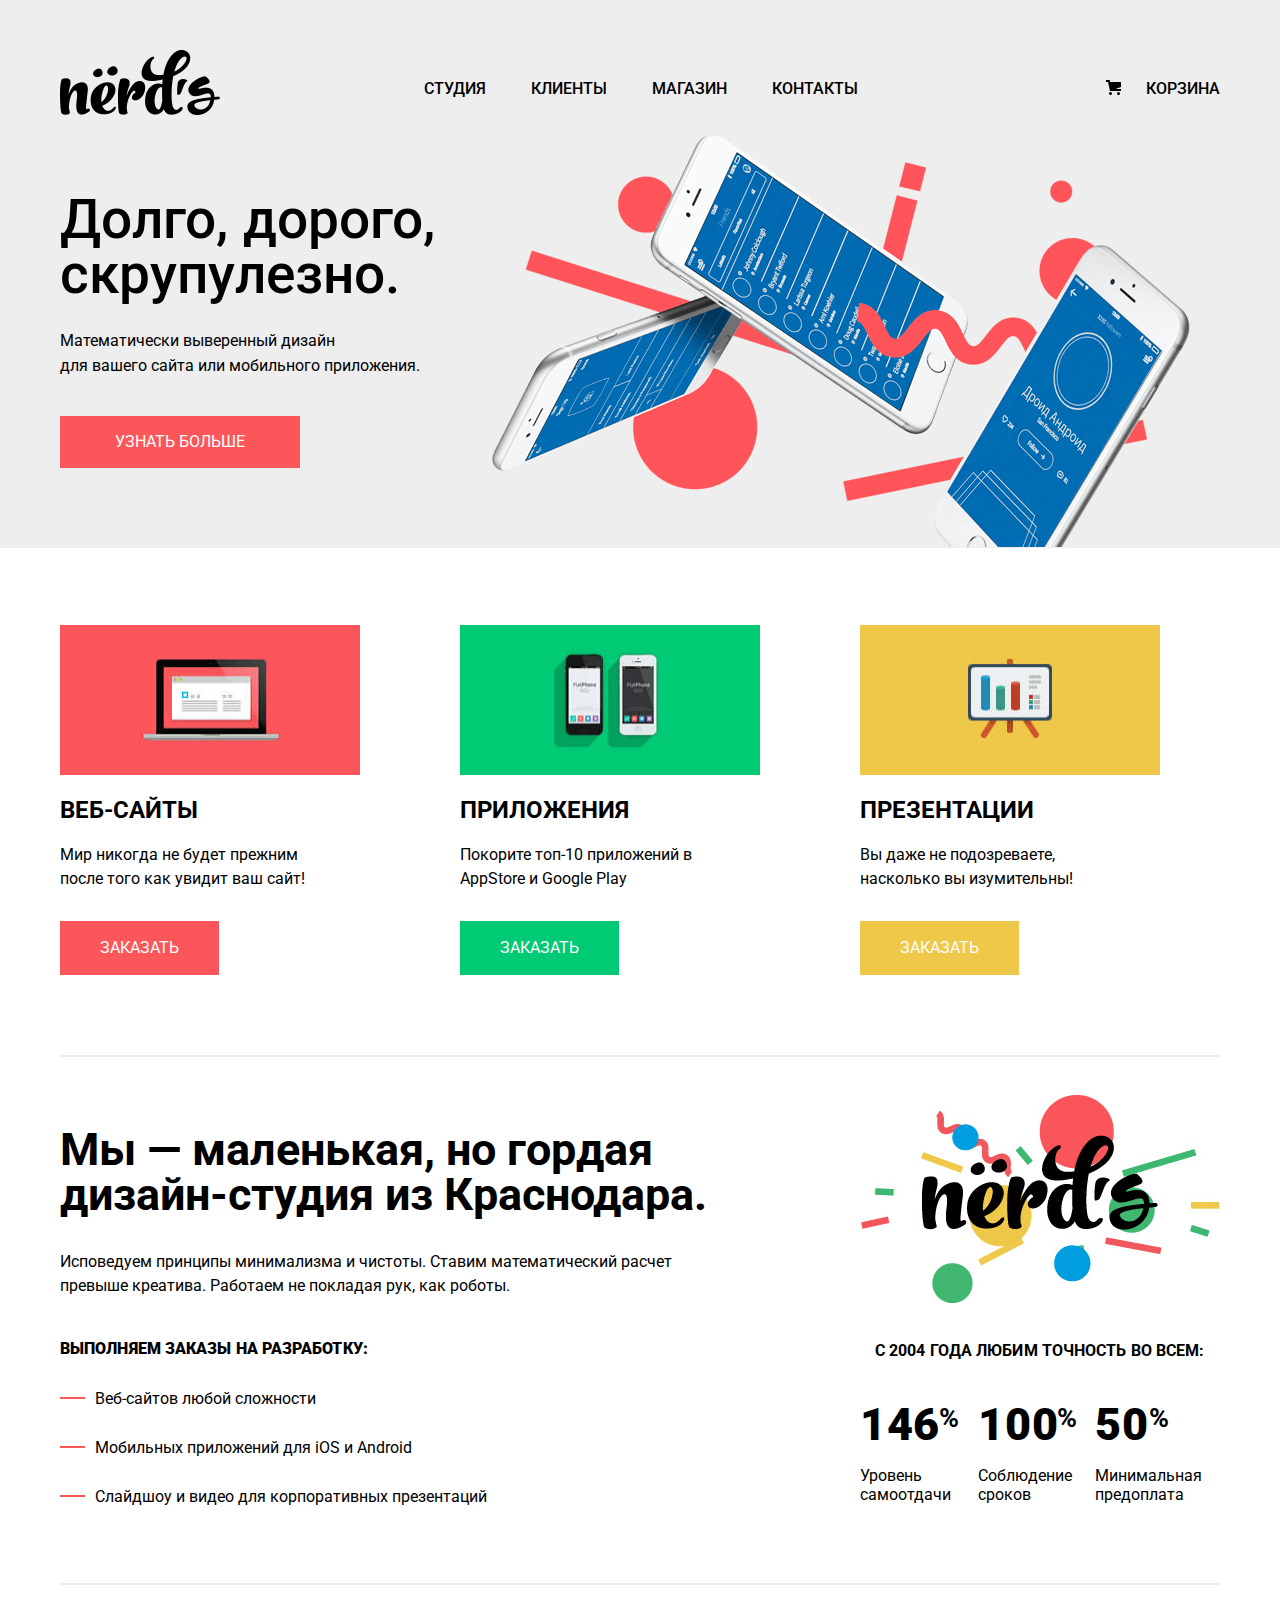
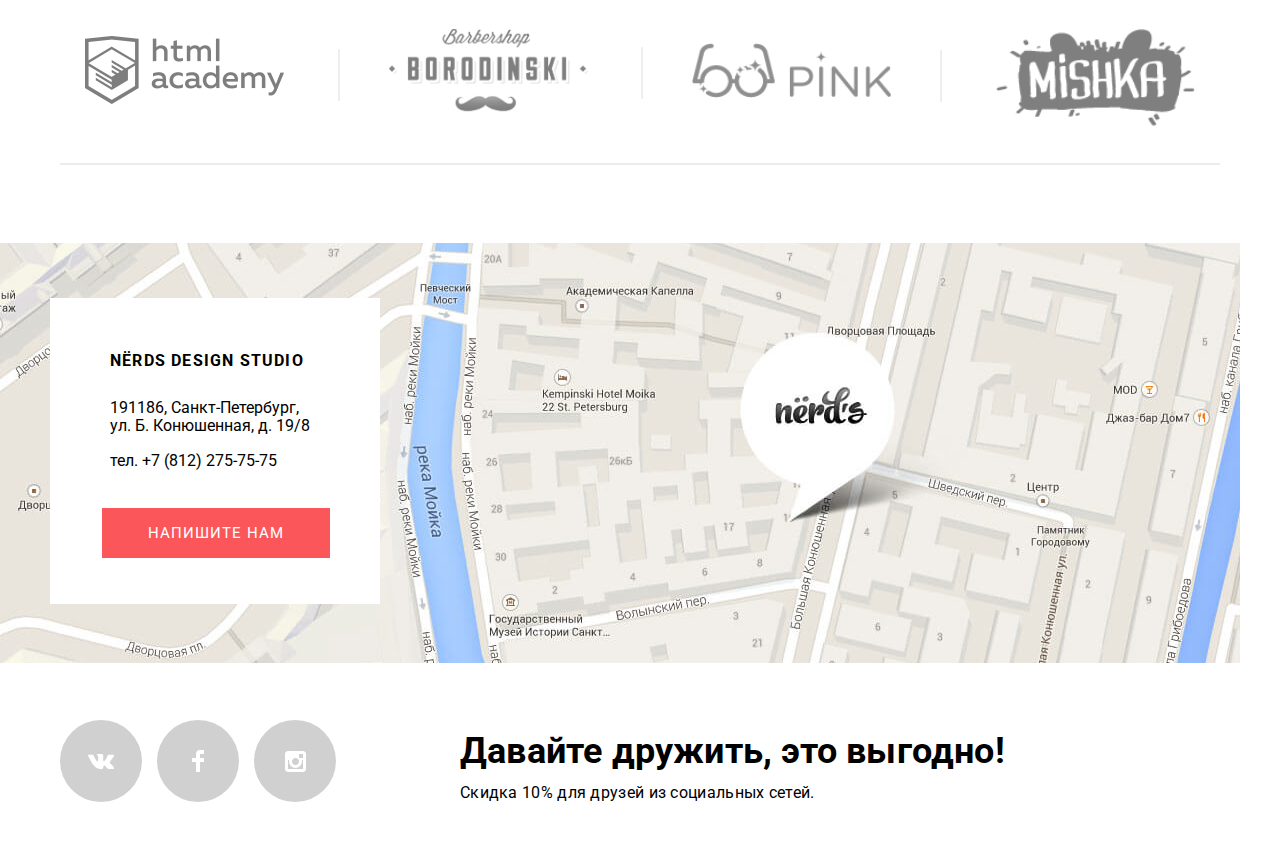
==== commit c790fb89: "доделал" ====
--- a/index.html
+++ b/index.html
@@ -180,7 +180,7 @@
                     <div class="half-width-wrapper">
                         <div class="half-width">
                             <label for="name">Ваше имя:</label><br>
-                            <input type="text" id="name" name="name" placeholder="Имя Фамилия">
+                            <input type="text" id="name" name="name" placeholder="Имя Фамилия" autocomplete="on">
                         </div>
                         <div class="half-width">
                             <label for="email">Ваш e-mail:</label><br>
--- a/css/min-style.css
+++ b/css/min-style.css
@@ -1 +1 @@
-body{margin:0;padding:0;font-family:Roboto,Arial,sans-serif;font-size:16px;line-height:24px;font-weight:400;color:#000;background-color:#fff}.button,a{color:#fff}a{text-decoration:none}img{max-width:100%;height:auto}.visually-hidden:not(:focus):not(:active),input[type=checkbox].visually-hidden,input[type=radio].visually-hidden{position:absolute;width:1px;height:1px;margin:-1px;border:0;padding:0;white-space:nowrap;-webkit-clip-path:inset(100%);clip-path:inset(100%);clip:rect(0 0 0 0);overflow:hidden}.button{display:inline-block;padding:18px 50px;font:inherit;text-align:center;text-transform:uppercase;background-color:#fb565a}.cart--item,.header__nav--item a{padding-bottom:7px}.button:hover{background-color:#E74246}.button:active{background-color:#D7373B;color:rgba(255,255,255,.5)}.main-header{background-color:#eee;display:-webkit-box;display:-ms-flexbox;display:flex;-webkit-box-pack:center;-ms-flex-pack:center;justify-content:center}.header__nav--list,.header__wrapper{display:-webkit-box;display:-ms-flexbox}.header__wrapper{display:flex;-ms-flex-preferred-size:1160px;flex-basis:1160px;-webkit-box-pack:justify;-ms-flex-pack:justify;justify-content:space-between;-webkit-box-align:center;-ms-flex-align:center;align-items:center;-ms-flex-wrap:wrap;flex-wrap:wrap;padding-top:55px;-webkit-box-sizing:border-box;box-sizing:border-box}.catalog .header__wrapper{padding-top:50px}.catalog .header__nav,.catalog .header__wrapper--cart{padding-top:10px}.logo__wrapper{margin-top:-5px}.header__logo:hover{opacity:.6}.header__logo:active{opacity:.2}.header__nav--list{margin:0 25px 0 0;list-style:none;display:flex;-ms-flex-wrap:wrap;flex-wrap:wrap;-ms-flex-preferred-size:750px;flex-basis:750px}.catalog .header__nav--list{margin-right:23px}.header__nav--item{margin-right:45px;-webkit-box-flex:1;-ms-flex-positive:1;flex-grow:1}.header__nav--item a:last-child{margin:0}.cart--item:hover,.header__nav--item a:hover{color:#FB565A}.header__wrapper--cart{padding-left:55px}.cart--item:active,.header__nav--item a:active{border-bottom:2px solid #FB565A;color:#000}.cart--item{position:relative}.cart--item:before{content:"";position:absolute;width:15px;height:15px;background-image:url(../img/cart-icon.svg);left:-40px;top:1px}.cart--item,.header__nav--item a{color:#000;font-weight:500;line-height:30px;text-transform:uppercase}.catalog .header__wrapper--caption{display:-webkit-box;display:-ms-flexbox;display:flex;-ms-flex-preferred-size:1160px;flex-basis:1160px;-webkit-box-sizing:border-box;box-sizing:border-box;padding-top:60px;padding-bottom:100px}.catalog .header__wrapper--caption h1{margin:auto;font-size:55px;line-height:70px}.catalog .main-content{display:-webkit-box;display:-ms-flexbox;display:flex;-webkit-box-pack:center;-ms-flex-pack:center;justify-content:center}.catalog .main-content-wrapper{display:-webkit-box;display:-ms-flexbox;display:flex;-webkit-box-pack:justify;-ms-flex-pack:justify;justify-content:space-between;-ms-flex-preferred-size:1160px;flex-basis:1160px;padding-top:55px}.main-content__forms{margin-right:140px}.main-content__forms fieldset{border:none;margin:0;padding:0}.main-content__forms legend{font-family:inherit;font-weight:500;font-size:18px;line-height:30px;text-transform:uppercase}.catalog .template-parameters__value{margin-top:3px}.catalog .template-parameters__value legend{letter-spacing:.7px}.filter-item{padding:0;border:none;width:260px;margin:50px auto}.range-filter{width:260px;margin-top:49px}.filter-item legend{font-size:18px;line-height:24px;text-transform:uppercase;font-weight:700}.range-controls{position:relative;height:41px;margin-bottom:15px;padding-top:39px;padding-right:20px;padding-left:20px;background-color:#f1f1f1;border-radius:5px}.range-controls .scale{height:2px;background:#d7dcde}.range-controls .bar{width:70%;height:2px;background:#00ca74}.range-controls .toggle{position:absolute;top:31px;left:0;width:4px;height:4px;padding:0;border:8px solid #fff;background-color:#ababab;-webkit-box-shadow:0 2px 1px 0 #cfcfcf;box-shadow:0 2px 1px 0 #cfcfcf;border-radius:50%;cursor:pointer}.range-controls .toggle-min{left:50px}.range-controls .toggle-max{left:110px}.price-controls{font-size:0}.price-controls label{display:inline-block;width:50%;font-size:16px;text-transform:uppercase}.price-controls input{width:60px;padding:8px 10px;margin-left:10px;font-family:Roboto,Arial,sans-serif;font-size:16px;text-align:center;color:#283136;border:none;border-radius:5px;background:#f1f1f1}.max-price{text-align:right}.template-parameters__grid fieldset{border:none;margin:0;padding:0}.template-parameters__grid{margin-top:55px}.template-parameters__grid div{margin-top:17px}.template-parameters__grid div:first-of-type{margin-top:10px}.template-parameters__grid legend{margin-bottom:5px}.template-parameters__grid input{display:none}.template-parameters__grid label{position:relative;padding-left:35px;line-height:20px;font-family:inherit;color:#B8B8B8;font-weight:500}.template-parameters__grid label::after,.template-parameters__grid label::before{content:"";position:absolute;width:26px;height:26px;left:0;top:-5px;background-repeat:no-repeat;background-position:center}.template-parameters__grid label::before{display:inline-block;display:none;background-image:url(../img/radio-on.svg)}.template-parameters__grid label:hover::before{background-image:url(../img/radio-on-hover.svg);background-repeat:no-repeat;background-position:center}.template-parameters__grid input[type=radio]:checked+label::before{display:block}.template-parameters__grid input[type=radio]:disabled+label{color:#EDEDED}.template-parameters__grid input[type=radio]:checked:disabled+label::after,.template-parameters__grid input[type=radio]:disabled+label::after{display:block;background-image:url(../img/radio-off-disabled.svg);background-repeat:no-repeat;background-position:center}.template-parameters__grid label:hover{color:#4D4D4D}.template-parameters__grid label::after{display:inline-block;background-image:url(../img/radio-off.svg)}.template-parameters__grid label:hover::after{background-image:url(../img/radio-off-hover.svg);background-repeat:no-repeat;background-position:center}.main-content__forms .button{margin-top:45px;margin-left:6px;padding:15px 85px;background-color:#EEE;border-radius:5px;border:none;color:#000;font-weight:700}.main-content__forms .button:hover{background-color:#4D4D4D;color:#fff}.template-parameters__features fieldset{border:none;padding:0;margin:43px 0 0}.template-parameters__featuresd{margin-top:20px}.template-parameters__features div{margin-top:15px}.template-parameters__features div:first-of-type{margin-top:10px}.template-parameters__features div:nth-of-type(3){margin-top:16px}.template-parameters__features div:nth-of-type(4){margin-top:18px}.template-parameters__features div:nth-of-type(5){margin-top:17px}.template-parameters__features legend{margin-bottom:5px}.template-parameters__features input{display:none}.template-parameters__features label{position:relative;padding-left:35px;line-height:20px;font-family:inherit;color:#B8B8B8;font-weight:500}.template-parameters__features label::after,.template-parameters__features label::before{position:absolute;height:26px;top:-5px;left:0;background-position:center;background-repeat:no-repeat;content:""}.template-parameters__features label::before{display:inline-block;display:none;width:30px;background-image:url(../img/checkbox-on.svg)}.template-parameters__features label:hover::before{background-image:url(../img/checkbox-on-hover.svg);background-repeat:no-repeat;background-position:center}.template-parameters__features input[type=checkbox]:checked+label::before{display:block}.template-parameters__features input[type=checkbox]:checked+label::after{display:none}.template-parameters__features input[type=checkbox]:disabled+label{color:#EDEDED}.template-parameters__features input[type=checkbox]:disabled+label::after{display:block;background-image:url(../img/checkbox-off-disabled.svg);background-repeat:no-repeat;background-position:center}.template-parameters__features input[type=checkbox]:checked:disabled+label::before{display:block;background-image:url(../img/checkbox-on-disabled.svg);background-repeat:no-repeat;background-position:center}.template-parameters__features label:hover{color:#4D4D4D}.template-parameters__features label::after{display:inline-block;width:26px;background-image:url(../img/checkbox-off.svg)}.template-parameters__features label:hover::after{background-image:url(../img/checkbox-off-hover.svg);background-repeat:no-repeat;background-position:center}.catalog .ready-templates__sorting{-ms-flex-preferred-size:760px;flex-basis:760px;display:-webkit-box;display:-ms-flexbox;display:flex;-ms-flex-wrap:wrap;flex-wrap:wrap;-webkit-box-pack:justify;-ms-flex-pack:justify;justify-content:space-between;margin-bottom:54px;margin-top:3px}.catalog .ready-templates__sorting p:first-child{text-transform:uppercase;font-weight:700}.catalog .ready-templates__sorting p{margin:0}.catalog .sorting-wrapper{display:-webkit-box;display:-ms-flexbox;display:flex;-webkit-box-pack:justify;-ms-flex-pack:justify;justify-content:space-between;-ms-flex-wrap:wrap;flex-wrap:wrap}.catalog .sorting-wrapper p{display:inline-block}.catalog .sorting-title{letter-spacing:1.4px}.catalog .sorting-wrapper .sorting-title__item{font-weight:500;font-size:14px}.catalog .sorting-wrapper .sorting-title__item:hover{color:#AFAFAF}.catalog .ready-templates__sorting .sorting-title__item--active,.catalog .sorting-wrapper .sorting-title__item:active{color:#000}.catalog .sorting-wrapper .sorting-title__item:hover path{fill:#AFAFAF}.catalog .ready-templates__sorting .sorting-title__item--active path,.catalog .sorting-wrapper .sorting-title__item:active path{fill:#000}.catalog .sorting-direction .sorting-title__item{margin-right:29px}.catalog .sorting-direction .sorting-title__item:first-of-type{margin-right:5px}.catalog .sorting--type .sorting-title__item{text-transform:uppercase;padding:5px 14px}.catalog .sorting--type .sorting-title__item:nth-of-type(2){text-transform:uppercase;padding:5px 12px 5px 8px;margin-right:5px}.catalog .sorting--type .sorting-title__item:nth-of-type(3){text-transform:uppercase;padding:5px 10px;margin-right:13px}.catalog .ready-templates__sorting a{color:#E9E9E9}.catalog .sorting-direction a:last-child svg{-webkit-transform:rotate(180deg);-ms-transform:rotate(180deg);transform:rotate(180deg)}.catalog.ready-templates__content{max-width:760px}.catalog .ready-templates__content--list{margin:0;padding:0;list-style:none;display:-webkit-box;display:-ms-flexbox;display:flex;-webkit-box-pack:justify;-ms-flex-pack:justify;justify-content:space-between;-ms-flex-wrap:wrap;flex-wrap:wrap}.catalog .ready-templates__content--item{-ms-flex-preferred-size:360px;flex-basis:360px;margin-bottom:30px;max-height:620px;position:relative}.catalog .ready-templates__content--item:hover path{fill:#4D4D4D}.catalog .ready-templates__content--item:hover .content__item--hover{z-index:1}.catalog .ready-templates__content--item h3,.catalog .ready-templates__content--item p{margin:0}.catalog .ready-templates__content--item p:first-child{line-height:18px;color:#666}.catalog .page-navigation__item a,.catalog .ready-templates__content--item a{color:#000}.catalog .ready-templates__content--item img{margin-top:-7px}.catalog .item--hover__wrap h3{font-size:18px;font-weight:700;line-height:30px;text-transform:uppercase;margin-top:20px}.catalog .content__item--hover{z-index:-1;position:absolute;bottom:5px;left:0;height:235px;width:100%;padding-bottom:40px;display:-webkit-box;display:-ms-flexbox;display:flex;-webkit-box-pack:center;-ms-flex-pack:center;justify-content:center;-webkit-box-sizing:border-box;box-sizing:border-box;background-color:#EEE}.main-works__wrapper,.main__service--wrapper{-webkit-box-sizing:border-box;border-bottom:2px solid #ececec}.catalog .item--hover__wrap{display:-webkit-box;display:-ms-flexbox;display:flex;-webkit-box-orient:vertical;-webkit-box-direction:normal;-ms-flex-direction:column;flex-direction:column;-ms-flex-pack:distribute;justify-content:space-around;-webkit-box-align:center;-ms-flex-align:center;align-items:center;text-align:center;-ms-flex-preferred-size:205px;flex-basis:205px}.catalog .item--hover__wrap .button{padding:15px 60px;border-radius:5px;margin-top:20px}.catalog .main-content__page-navigation{margin-top:26px;margin-left:2px}.catalog .page-navigation__list{margin:0;padding:0;list-style:none;display:-webkit-box;display:-ms-flexbox;display:flex}.main-slider,.main-slider-wrrapper{display:-webkit-box;display:-ms-flexbox}.catalog .page-navigation__item{padding:12px 20px;margin-right:12px;font-weight:500;text-transform:uppercase;background-color:#EEE;border-radius:5px;line-height:27px}.catalog .page-navigation__item:first-child{padding:11px 18px;line-height:25px}.catalog .page-navigation__item:last-child{padding-left:77px;padding-right:77px;line-height:27px;margin-right:-2px}.catalog .page--active{background-color:#FFF;border:2px solid #EEE;padding:8px 15px}.catalog .page-navigation__item:hover{background-color:#DFDFDF}.catalog .page-navigation__item:active{color:rgba(0,0,0,.5);background-color:#D5D5D5}.main-slider{background-color:#eee;display:flex;-webkit-box-pack:center;-ms-flex-pack:center;justify-content:center}.main-slider-wrrapper{display:flex;max-width:1160px;-ms-flex-wrap:wrap;flex-wrap:wrap;-webkit-box-pack:justify;-ms-flex-pack:justify;justify-content:space-between;margin-top:12px}.main-slider__item,.main-slider__list{display:-webkit-box;display:-ms-flexbox}.main-slider__list{list-style:none;margin:0;padding:0;position:relative;display:flex;-ms-flex-wrap:wrap;flex-wrap:wrap}.main-slider__item{display:flex;-webkit-box-flex:1;-ms-flex-positive:1;flex-grow:1}.main-slider__list p{padding-top:2px}.main-slider__item:not(:first-child){position:absolute;z-index:-1;opacity:0}.main-slider__item:last-child .item-wrap__img{display:-webkit-box;display:-ms-flexbox;display:flex;margin-top:auto;margin-bottom:6px}.item-wrap{-ms-flex-negative:5;flex-shrink:5;padding-top:58px}.item-wrap b{font-size:55px;font-weight:500;line-height:55px;letter-spacing:.1px}.letter-spacing{letter-spacing:1px}.item-wrap p{margin:25px 0 0;line-height:24.5px}.item-wrap .button{margin-top:38px;padding:14px 55px}.item-wrap .button:hover{background-color:#E74246}.item-wrap .button:active{background-color:#D7373B;color:rgba(255,255,255,.5)}.item-wrap__img{padding-right:30px;-ms-flex-negative:1;flex-shrink:1}.item-wrap__img img{margin-bottom:-6px}.main__service{display:-webkit-box;display:-ms-flexbox;display:flex;-webkit-box-pack:center;-ms-flex-pack:center;justify-content:center}.service--item,.service--list{display:-webkit-box;display:-ms-flexbox}.main__service--wrapper{-ms-flex-preferred-size:1160px;flex-basis:1160px;padding-bottom:80px;padding-top:7px;box-sizing:border-box}.service--list{margin:0 -50px 0 0;padding:0;list-style:none;display:flex;-ms-flex-wrap:wrap;flex-wrap:wrap;-ms-flex-line-pack:justify;align-content:space-between}.service--item{-ms-flex-preferred-size:300px;flex-basis:300px;padding-top:70px;margin-right:100px;display:flex;-ms-flex-wrap:wrap;flex-wrap:wrap}.service--item img{width:300px;height:150px}.service--item h3,.service--item p{margin:0}.service--item h3{font-size:24px;font-weight:700;line-height:30px;text-transform:uppercase;margin-top:20px}.service--item p{padding-top:18px;margin-bottom:30px;line-height:24px}.service--item .button{margin-top:auto;padding:15px 40px}.service--item:nth-child(2) .button{background-color:#00CA74}.service--item:nth-child(3) .button{background-color:#EFC84A}.service--item:nth-child(2) .button:hover{background-color:#00BC6C}.service--item:nth-child(2) .button:active{background-color:#00AA62;color:rgba(255,255,255,.5)}.service--item:nth-child(3) .button:hover{background-color:#EAB534}.service--item:nth-child(3) .button:active{background-color:#E5A722;color:rgba(255,255,255,.5)}.main__about-us{display:-webkit-box;display:-ms-flexbox;display:flex;-webkit-box-pack:center;-ms-flex-pack:center;justify-content:center}.main__about-us--wrapper{display:-webkit-box;display:-ms-flexbox;display:flex;-ms-flex-preferred-size:1160px;flex-basis:1160px;-webkit-box-pack:justify;-ms-flex-pack:justify;justify-content:space-between;-ms-flex-line-pack:start;align-content:flex-start;-ms-flex-wrap:wrap;flex-wrap:wrap;border-bottom:2px solid #ececec;padding-bottom:75px;padding-top:75px}.about-us__list,.about-us__statistic{display:-webkit-box;display:-ms-flexbox;-webkit-box-orient:vertical;-webkit-box-direction:normal}.about-us__list{-ms-flex-preferred-size:660px;flex-basis:660px;display:flex;-ms-flex-direction:column;flex-direction:column}.plural{margin:-5px 0 0;font-size:45px;font-weight:500;line-height:45px}.plural--principle{margin:33px 0 0}.plural--list{margin:39px 0 0;text-transform:uppercase;font-weight:700;letter-spacing:.09px}.about-us__service--list{list-style:none;margin:0;padding:0}.about-us__item{padding-left:35px;margin-top:27px;position:relative;line-height:22px}.about-us__item::before{content:"";width:25px;height:5px;background-image:url(/img/red-line.png);background-repeat:no-repeat;background-position:center;position:absolute;left:0;top:8px}.about-us__statistic{margin-top:-37px;margin-right:-20px;-ms-flex-preferred-size:380px;flex-basis:380px;display:flex;-ms-flex-direction:column;flex-direction:column;-ms-flex-wrap:wrap;flex-wrap:wrap}.about-us__statistic--list,.main-works{display:-webkit-box;display:-ms-flexbox}.statistis-title{margin:36px 0 0;padding-left:15px;font-weight:700;text-transform:uppercase;letter-spacing:.1px}.about-us__statistic--list{list-style:none;margin:50px 0 0;padding:0;display:flex;-webkit-box-align:end;-ms-flex-align:end;align-items:flex-end}.about-us__statistic--item{margin-right:23px}.about-us__statistic--item>p{margin:0}.about-us__statistic--item>p:last-child{margin-top:29px;line-height:19px}.statistic--item__bold{position:relative;font-size:45px;font-weight:700;padding-top:0;letter-spacing:.7px}.statistic--item__bold:last-child{margin-left:10px}.statistic--item__bold sup{position:absolute;-webkit-transform:scale(.8);-ms-transform:scale(.8);transform:scale(.8);top:5px;left:76px}.statistic--item__bold .last-child{left:51px}.main-works{display:flex;-webkit-box-pack:center;-ms-flex-pack:center;justify-content:center}.main-footer,.main-works__list{display:-webkit-box;display:-ms-flexbox}.main-works__wrapper{-ms-flex-preferred-size:1160px;flex-basis:1160px;padding:9px 0;box-sizing:border-box}.main-works__list{margin:0;padding:0;list-style:none;display:flex;-webkit-box-pack:justify;-ms-flex-pack:justify;justify-content:space-between;-ms-flex-wrap:wrap;flex-wrap:wrap;-webkit-box-align:center;-ms-flex-align:center;align-items:center;-ms-flex-line-pack:justify;align-content:space-between;overflow:hidden}.main-works--item{max-width:280px;max-height:90px;padding:35px 25px}.main-works--item img{opacity:.5}.main-works--item:hover img{opacity:1}.main-works--item:active img{opacity:.2}.main-works--item a{position:relative}.main-works--item a::after{content:"";width:10px;height:60px;background-image:url(/img/line.png);background-position:center;background-repeat:no-repeat;position:absolute;left:-55px;top:-55px}.main-works--item:nth-child(3) a::after{top:-40px}.main-works--item:nth-child(4) a::after{top:-65px;left:-60px}.main-map{max-width:1440px;min-height:420px;margin:78px auto 0;position:relative;background-image:url(../img/map.jpg);background-repeat:no-repeat;background-position:0 -145px;background-size:1440px;background-color:#dfe2e3}.catalog .main-map{margin-top:55px}.main-map__wrapper{position:absolute;top:55px;left:130px;padding:21px 60px 20px;background-color:#fff;width:210px;height:265px}.catalog .main-map__wrapper{height:265px}.map__address>p{margin:32px 0 0;line-height:19px}.catalog .map__address>p{margin-top:35px}.map__address>p:nth-child(2){margin-top:29px;line-height:18px}.map__address>p:nth-child(3){margin-top:17px;line-height:18px}.catalog .map__address b{font-size:18px}.map__address--title{letter-spacing:1.2px}.catalog .map__address--title{letter-spacing:1px}.catalog .map__address p:nth-child(3){margin-top:17px}.map__address .button{position:absolute;right:50px;font-size:15px;text-align:center;padding:13px 46px;margin-top:38.5px;letter-spacing:1px}.catalog .map__address .button{margin-top:39px}.main-footer{display:flex;-webkit-box-pack:center;-ms-flex-pack:center;justify-content:center;-webkit-box-align:center;-ms-flex-align:center;align-items:center}.footer-social,.main-footer__wrapper{display:-webkit-box;display:-ms-flexbox}.main-footer__wrapper{-ms-flex-preferred-size:1160px;flex-basis:1160px;display:flex;-webkit-box-pack:start;-ms-flex-pack:start;justify-content:flex-start;padding:55px 0 60px;-webkit-box-sizing:border-box;box-sizing:border-box}.footer-social{display:flex;-ms-flex-preferred-size:400px;flex-basis:400px}.social-list{margin:0;padding:0;list-style:none;display:-webkit-box;display:-ms-flexbox;display:flex;-ms-flex-preferred-size:400px;flex-basis:400px;-ms-flex-wrap:wrap;flex-wrap:wrap;-webkit-box-align:center;-ms-flex-align:center;align-items:center;-ms-flex-line-pack:center;align-content:center}.social-item{background-color:#D0D0D0;border:1PX solid transparent;border-radius:50%;width:80px;height:80px;margin-right:15px;display:inline-block;position:relative}.footer__tagline,.popap-wrapper{display:-webkit-box;display:-ms-flexbox}.social-item-fb svg,.social-item-ig svg,.social-item-vk svg{position:absolute;top:50%;left:50%}.social-item-vk svg{margin-left:-13px;margin-top:-7.5px}.social-item-fb svg{margin-left:-6px;margin-top:-11px}.social-item-ig svg{margin-left:-10.5px;margin-top:-10.5px}.social-item svg path{fill:#FFF}.social-item:hover{background-color:#E74246}.social-item:active,.social-item:active svg path{background-color:#D7373B;fill:rgba(255,255,255,.5)}.footer__tagline{display:flex;-webkit-box-orient:vertical;-webkit-box-direction:normal;-ms-flex-direction:column;flex-direction:column}.footer__tagline>p{margin:12px 0 0;letter-spacing:.2px}.footer__tagline>p:nth-child(2){margin:9px 0 0;font-size:15.5px;letter-spacing:.3px}.catalog .footer__tagline p>b,.footer__tagline p>b{font-size:36px;font-weight:700;line-height:42px}.catalog .footer__tagline>p{margin:16px 0 0}.catalog .footer__tagline>p:nth-child(2){margin:9px 0 0}.footer__tagline .sale{margin-top:5px}.catalog .footer__tagline p>b{letter-spacing:.2px}.popap-write-to-us{display:none;position:fixed;top:180px;left:50%;width:960px;height:580px;margin-left:-480px;-webkit-box-sizing:border-box;box-sizing:border-box;background-color:#FFF;-webkit-box-shadow:0 15px 50px 0 rgba(50,50,50,1);box-shadow:0 15px 50px 0 rgba(50,50,50,1);z-index:1}.write-to-us__form legend{margin-bottom:35px;margin-left:5px;letter-spacing:2px;font-size:42px;font-weight:700;line-height:42px}.popap-wrapper{max-width:770px;max-height:440px;padding:69px 100px 70px 80px;position:relative;display:flex;-ms-flex-wrap:wrap;flex-wrap:wrap}.half-width-wrapper{display:-webkit-box;display:-ms-flexbox;display:flex;-ms-flex-line-pack:start;align-content:flex-start}.half-width label[for=email],.half-width label[for=name],.textarea label[for=textarea]{margin-left:5px}.half-width{-webkit-box-sizing:border-box;box-sizing:border-box;margin-right:33px}.half-width input{max-width:360px;max-height:50px}.half-width input[type=text]{margin-right:5px;margin-left:5px;margin-top:5px}.half-width input[type=email]{margin-left:5px;margin-top:5px}.write-to-us__form{font-family:inherit}.write-to-us__form fieldset{border:none}.write-to-us__form input,.write-to-us__form label{list-style:none;border:none;font:inherit}.write-to-us__form label{font-weight:700;margin:20px 10px 20px 0}.write-to-us__form input{width:360px;height:51px;margin:10px 0;border:2px solid #ececec;border-radius:5px;padding:10px;-webkit-box-sizing:border-box;box-sizing:border-box}.write-to-us__form .textarea{margin-top:20px}.write-to-us__form textarea{font:inherit;width:760px;height:116px;border:2px solid #ececec;border-radius:5px;-webkit-box-sizing:border-box;box-sizing:border-box;padding:10px;margin-left:5px;margin-top:5px}.write-to-us__form .button{margin-top:43px;margin-left:8px;padding:12px 82px;border-radius:5px;border:1px solid transparent}.modal-close{position:absolute;top:76px;left:849px;width:22px;height:22px;font-size:0;background-color:#fff;border:0;cursor:pointer;outline:0}.modal-close::after,.modal-close::before{content:"";position:absolute;top:9px;left:-4px;width:31px;height:3px;background-color:#FEAEB0}.modal-close:hover::after,.modal-close:hover::before{background-color:#FB565A}.modal-close:active::after,.modal-close:active::before{background-color:#FFE1E1}.modal-close::before{-webkit-transform:rotate(45deg);-ms-transform:rotate(45deg);transform:rotate(45deg)}.modal-close::after{-webkit-transform:rotate(-45deg);-ms-transform:rotate(-45deg);transform:rotate(-45deg)}
+body{margin:0 auto;padding:0;font-family:Roboto,Arial,sans-serif;font-size:16px;line-height:24px;font-weight:400;color:#000;background-color:#fff;max-width:1200px}.button,a{color:#fff}a{text-decoration:none}img{max-width:100%;height:auto}.visually-hidden:not(:focus):not(:active),input[type=checkbox].visually-hidden,input[type=radio].visually-hidden{position:absolute;width:1px;height:1px;margin:-1px;border:0;padding:0;white-space:nowrap;-webkit-clip-path:inset(100%);clip-path:inset(100%);clip:rect(0 0 0 0);overflow:hidden}.button{display:inline-block;padding:18px 50px;font:inherit;text-align:center;text-transform:uppercase;background-color:#fb565a}.cart--item,.header__nav--item a{padding-bottom:7px}.button:hover{background-color:#E74246}.button:active{background-color:#D7373B;color:rgba(255,255,255,.5)}.main-header{background-color:#eee;display:-webkit-box;display:-ms-flexbox;display:flex;-webkit-box-pack:center;-ms-flex-pack:center;justify-content:center;width:1440px;margin-left:-10%}.header__nav--list,.header__wrapper{display:-webkit-box;display:-ms-flexbox}.header__wrapper{display:flex;-ms-flex-preferred-size:1160px;flex-basis:1160px;-webkit-box-pack:justify;-ms-flex-pack:justify;justify-content:space-between;-webkit-box-align:center;-ms-flex-align:center;align-items:center;-ms-flex-wrap:wrap;flex-wrap:wrap;padding-top:55px;-webkit-box-sizing:border-box;box-sizing:border-box}.catalog .header__wrapper{padding-top:50px}.catalog .header__nav,.catalog .header__wrapper--cart{padding-top:10px}.logo__wrapper{margin-top:-5px}.header__logo:hover{opacity:.6}.header__logo:active{opacity:.2}.header__nav--list{margin:0 25px 0 0;list-style:none;display:flex;-ms-flex-wrap:wrap;flex-wrap:wrap;-ms-flex-preferred-size:750px;flex-basis:750px}.catalog .header__nav--list{margin-right:23px}.header__nav--item{margin-right:45px;-webkit-box-flex:1;-ms-flex-positive:1;flex-grow:1}.header__nav--item a:last-child{margin:0}.cart--item:hover,.header__nav--item a:hover{color:#FB565A}.header__wrapper--cart{padding-left:55px}.cart--item:active,.header__nav--item a:active{border-bottom:2px solid #FB565A;color:#000}.cart--item{position:relative}.cart--item:before{content:"";position:absolute;width:15px;height:15px;background-image:url(../img/cart-icon.svg);left:-40px;top:1px}.cart--item,.header__nav--item a{color:#000;font-weight:500;line-height:30px;text-transform:uppercase}.catalog .header__wrapper--caption{display:-webkit-box;display:-ms-flexbox;display:flex;-ms-flex-preferred-size:1160px;flex-basis:1160px;-webkit-box-sizing:border-box;box-sizing:border-box;padding-top:60px;padding-bottom:100px}.catalog .header__wrapper--caption h1{margin:auto;font-size:55px;line-height:70px}.catalog .main-content{display:-webkit-box;display:-ms-flexbox;display:flex;-webkit-box-pack:center;-ms-flex-pack:center;justify-content:center}.catalog .main-content-wrapper{display:-webkit-box;display:-ms-flexbox;display:flex;-webkit-box-pack:justify;-ms-flex-pack:justify;justify-content:space-between;-ms-flex-preferred-size:1160px;flex-basis:1160px;padding-top:55px}.main-content__forms{margin-right:140px}.main-content__forms fieldset{border:none;margin:0;padding:0}.main-content__forms legend{font-family:inherit;font-weight:500;font-size:18px;line-height:30px;text-transform:uppercase}.catalog .template-parameters__value{margin-top:3px}.catalog .template-parameters__value legend{letter-spacing:.7px}.filter-item{padding:0;border:none;width:260px;margin:50px auto}.range-filter{width:260px;margin-top:49px}.filter-item legend{font-size:18px;line-height:24px;text-transform:uppercase;font-weight:700}.range-controls{position:relative;height:41px;margin-bottom:15px;padding-top:39px;padding-right:20px;padding-left:20px;background-color:#f1f1f1;border-radius:5px}.range-controls .scale{height:2px;background:#d7dcde}.range-controls .bar{width:70%;height:2px;background:#00ca74}.range-controls .toggle{position:absolute;top:31px;left:0;width:4px;height:4px;padding:0;border:8px solid #fff;background-color:#ababab;-webkit-box-shadow:0 2px 1px 0 #cfcfcf;box-shadow:0 2px 1px 0 #cfcfcf;border-radius:50%;cursor:pointer}.range-controls .toggle-min{left:50px}.range-controls .toggle-max{left:110px}.price-controls{font-size:0}.price-controls label{display:inline-block;width:50%;font-size:16px;text-transform:uppercase}.price-controls input{width:60px;padding:8px 10px;margin-left:10px;font-family:Roboto,Arial,sans-serif;font-size:16px;text-align:center;color:#283136;border:none;border-radius:5px;background:#f1f1f1}.max-price{text-align:right}.template-parameters__grid fieldset{border:none;margin:0;padding:0}.template-parameters__grid{margin-top:55px}.template-parameters__grid div{margin-top:17px}.template-parameters__grid div:first-of-type{margin-top:10px}.template-parameters__grid legend{margin-bottom:5px}.template-parameters__grid input{display:none}.template-parameters__grid label{position:relative;padding-left:35px;line-height:20px;font-family:inherit;color:#B8B8B8;font-weight:500}.template-parameters__grid label::after,.template-parameters__grid label::before{content:"";position:absolute;width:26px;height:26px;left:0;top:-5px;background-repeat:no-repeat;background-position:center}.template-parameters__grid label::before{display:inline-block;display:none;background-image:url(../img/radio-on.svg)}.template-parameters__grid label:hover::before{background-image:url(../img/radio-on-hover.svg);background-repeat:no-repeat;background-position:center}.template-parameters__grid input[type=radio]:checked+label::before{display:block}.template-parameters__grid input[type=radio]:disabled+label{color:#EDEDED}.template-parameters__grid input[type=radio]:checked:disabled+label::after,.template-parameters__grid input[type=radio]:disabled+label::after{display:block;background-image:url(../img/radio-off-disabled.svg);background-repeat:no-repeat;background-position:center}.template-parameters__grid label:hover{color:#4D4D4D}.template-parameters__grid label::after{display:inline-block;background-image:url(../img/radio-off.svg)}.template-parameters__grid label:hover::after{background-image:url(../img/radio-off-hover.svg);background-repeat:no-repeat;background-position:center}.main-content__forms .button{margin-top:45px;margin-left:6px;padding:15px 85px;background-color:#EEE;border-radius:5px;border:none;color:#000;font-weight:700}.main-content__forms .button:hover{background-color:#4D4D4D;color:#fff}.template-parameters__features fieldset{border:none;padding:0;margin:43px 0 0}.template-parameters__featuresd{margin-top:20px}.template-parameters__features div{margin-top:15px}.template-parameters__features div:first-of-type{margin-top:10px}.template-parameters__features div:nth-of-type(3){margin-top:16px}.template-parameters__features div:nth-of-type(4){margin-top:18px}.template-parameters__features div:nth-of-type(5){margin-top:17px}.template-parameters__features legend{margin-bottom:5px}.template-parameters__features input{display:none}.template-parameters__features label{position:relative;padding-left:35px;line-height:20px;font-family:inherit;color:#B8B8B8;font-weight:500}.template-parameters__features label::after,.template-parameters__features label::before{position:absolute;height:26px;top:-5px;left:0;background-position:center;background-repeat:no-repeat;content:""}.template-parameters__features label::before{display:inline-block;display:none;width:30px;background-image:url(../img/checkbox-on.svg)}.template-parameters__features label:hover::before{background-image:url(../img/checkbox-on-hover.svg);background-repeat:no-repeat;background-position:center}.template-parameters__features input[type=checkbox]:checked+label::before{display:block}.template-parameters__features input[type=checkbox]:checked+label::after{display:none}.template-parameters__features input[type=checkbox]:disabled+label{color:#EDEDED}.template-parameters__features input[type=checkbox]:disabled+label::after{display:block;background-image:url(../img/checkbox-off-disabled.svg);background-repeat:no-repeat;background-position:center}.template-parameters__features input[type=checkbox]:checked:disabled+label::before{display:block;background-image:url(../img/checkbox-on-disabled.svg);background-repeat:no-repeat;background-position:center}.template-parameters__features label:hover{color:#4D4D4D}.template-parameters__features label::after{display:inline-block;width:26px;background-image:url(../img/checkbox-off.svg)}.template-parameters__features label:hover::after{background-image:url(../img/checkbox-off-hover.svg);background-repeat:no-repeat;background-position:center}.catalog .ready-templates__sorting{-ms-flex-preferred-size:760px;flex-basis:760px;display:-webkit-box;display:-ms-flexbox;display:flex;-ms-flex-wrap:wrap;flex-wrap:wrap;-webkit-box-pack:justify;-ms-flex-pack:justify;justify-content:space-between;margin-bottom:54px;margin-top:3px}.catalog .ready-templates__sorting p:first-child{text-transform:uppercase;font-weight:700}.catalog .ready-templates__sorting p{margin:0}.catalog .sorting-wrapper{display:-webkit-box;display:-ms-flexbox;display:flex;-webkit-box-pack:justify;-ms-flex-pack:justify;justify-content:space-between;-ms-flex-wrap:wrap;flex-wrap:wrap}.catalog .sorting-wrapper p{display:inline-block}.catalog .sorting-title{letter-spacing:1.4px}.catalog .sorting-wrapper .sorting-title__item{font-weight:500;font-size:14px}.catalog .sorting-wrapper .sorting-title__item:hover{color:#AFAFAF}.catalog .ready-templates__sorting .sorting-title__item--active,.catalog .sorting-wrapper .sorting-title__item:active{color:#000}.catalog .sorting-wrapper .sorting-title__item:hover path{fill:#AFAFAF}.catalog .ready-templates__sorting .sorting-title__item--active path,.catalog .sorting-wrapper .sorting-title__item:active path{fill:#000}.catalog .sorting-direction .sorting-title__item{margin-right:29px}.catalog .sorting-direction .sorting-title__item:first-of-type{margin-right:5px}.catalog .sorting--type .sorting-title__item{text-transform:uppercase;padding:5px 14px}.catalog .sorting--type .sorting-title__item:nth-of-type(2){text-transform:uppercase;padding:5px 12px 5px 8px;margin-right:5px}.catalog .sorting--type .sorting-title__item:nth-of-type(3){text-transform:uppercase;padding:5px 10px;margin-right:13px}.catalog .ready-templates__sorting a{color:#E9E9E9}.catalog .sorting-direction a:last-child svg{-webkit-transform:rotate(180deg);-ms-transform:rotate(180deg);transform:rotate(180deg)}.catalog.ready-templates__content{max-width:760px}.catalog .ready-templates__content--list{margin:0;padding:0;list-style:none;display:-webkit-box;display:-ms-flexbox;display:flex;-webkit-box-pack:justify;-ms-flex-pack:justify;justify-content:space-between;-ms-flex-wrap:wrap;flex-wrap:wrap}.catalog .ready-templates__content--item{-ms-flex-preferred-size:360px;flex-basis:360px;margin-bottom:30px;max-height:620px;position:relative}.catalog .ready-templates__content--item:hover path{fill:#4D4D4D}.catalog .ready-templates__content--item:hover .content__item--hover{z-index:1}.catalog .ready-templates__content--item h3,.catalog .ready-templates__content--item p{margin:0}.catalog .ready-templates__content--item p:first-child{line-height:18px;color:#666}.catalog .page-navigation__item a,.catalog .ready-templates__content--item a{color:#000}.catalog .ready-templates__content--item img{margin-top:-7px}.catalog .item--hover__wrap h3{font-size:18px;font-weight:700;line-height:30px;text-transform:uppercase;margin-top:20px}.catalog .content__item--hover{z-index:-1;position:absolute;bottom:5px;left:0;height:235px;width:100%;padding-bottom:40px;display:-webkit-box;display:-ms-flexbox;display:flex;-webkit-box-pack:center;-ms-flex-pack:center;justify-content:center;-webkit-box-sizing:border-box;box-sizing:border-box;background-color:#EEE}.main-works__wrapper,.main__service--wrapper{-webkit-box-sizing:border-box;border-bottom:2px solid #ececec}.catalog .item--hover__wrap{display:-webkit-box;display:-ms-flexbox;display:flex;-webkit-box-orient:vertical;-webkit-box-direction:normal;-ms-flex-direction:column;flex-direction:column;-ms-flex-pack:distribute;justify-content:space-around;-webkit-box-align:center;-ms-flex-align:center;align-items:center;text-align:center;-ms-flex-preferred-size:205px;flex-basis:205px}.catalog .item--hover__wrap .button{padding:15px 60px;border-radius:5px;margin-top:20px}.catalog .main-content__page-navigation{margin-top:26px;margin-left:2px}.catalog .page-navigation__list{margin:0;padding:0;list-style:none;display:-webkit-box;display:-ms-flexbox;display:flex}.main-slider,.main-slider-wrrapper{display:-webkit-box;display:-ms-flexbox}.catalog .page-navigation__item{padding:12px 20px;margin-right:12px;font-weight:500;text-transform:uppercase;background-color:#EEE;border-radius:5px;line-height:27px}.catalog .page-navigation__item:first-child{padding:11px 18px;line-height:25px}.catalog .page-navigation__item:last-child{padding-left:77px;padding-right:77px;line-height:27px;margin-right:-2px}.catalog .page--active{background-color:#FFF;border:2px solid #EEE;padding:8px 15px}.catalog .page-navigation__item:hover{background-color:#DFDFDF}.catalog .page-navigation__item:active{color:rgba(0,0,0,.5);background-color:#D5D5D5}.main-slider{background-color:#eee;display:flex;-webkit-box-pack:center;-ms-flex-pack:center;justify-content:center;width:1440px;margin-left:-10%}.main-slider-wrrapper{display:flex;max-width:1160px;-ms-flex-wrap:wrap;flex-wrap:wrap;-webkit-box-pack:justify;-ms-flex-pack:justify;justify-content:space-between;margin-top:12px}.main-slider__item,.main-slider__list{display:-webkit-box;display:-ms-flexbox}.main-slider__list{list-style:none;margin:0;padding:0;position:relative;display:flex;-ms-flex-wrap:wrap;flex-wrap:wrap}.main-slider__item{display:flex;-webkit-box-flex:1;-ms-flex-positive:1;flex-grow:1}.main-slider__list p{padding-top:2px}.main-slider__item:not(:first-child){position:absolute;z-index:-1;opacity:0}.main-slider__item:last-child .item-wrap__img{display:-webkit-box;display:-ms-flexbox;display:flex;margin-top:auto;margin-bottom:6px}.item-wrap{-ms-flex-negative:5;flex-shrink:5;padding-top:58px}.item-wrap b{font-size:55px;font-weight:500;line-height:55px;letter-spacing:.1px}.letter-spacing{letter-spacing:1px}.item-wrap p{margin:25px 0 0;line-height:24.5px}.item-wrap .button{margin-top:38px;padding:14px 55px}.item-wrap .button:hover{background-color:#E74246}.item-wrap .button:active{background-color:#D7373B;color:rgba(255,255,255,.5)}.item-wrap__img{padding-right:30px;-ms-flex-negative:1;flex-shrink:1}.item-wrap__img img{margin-bottom:-6px}.main__service{display:-webkit-box;display:-ms-flexbox;display:flex;-webkit-box-pack:center;-ms-flex-pack:center;justify-content:center}.service--item,.service--list{display:-webkit-box;display:-ms-flexbox}.main__service--wrapper{-ms-flex-preferred-size:1160px;flex-basis:1160px;padding-bottom:80px;padding-top:7px;box-sizing:border-box}.service--list{margin:0 -50px 0 0;padding:0;list-style:none;display:flex;-ms-flex-wrap:wrap;flex-wrap:wrap;-ms-flex-line-pack:justify;align-content:space-between}.service--item{-ms-flex-preferred-size:300px;flex-basis:300px;padding-top:70px;margin-right:100px;display:flex;-ms-flex-wrap:wrap;flex-wrap:wrap}.service--item img{width:300px;height:150px}.service--item h3,.service--item p{margin:0}.service--item h3{font-size:24px;font-weight:700;line-height:30px;text-transform:uppercase;margin-top:20px}.service--item p{padding-top:18px;margin-bottom:30px;line-height:24px}.service--item .button{margin-top:auto;padding:15px 40px}.service--item:nth-child(2) .button{background-color:#00CA74}.service--item:nth-child(3) .button{background-color:#EFC84A}.service--item:nth-child(2) .button:hover{background-color:#00BC6C}.service--item:nth-child(2) .button:active{background-color:#00AA62;color:rgba(255,255,255,.5)}.service--item:nth-child(3) .button:hover{background-color:#EAB534}.service--item:nth-child(3) .button:active{background-color:#E5A722;color:rgba(255,255,255,.5)}.main__about-us{display:-webkit-box;display:-ms-flexbox;display:flex;-webkit-box-pack:center;-ms-flex-pack:center;justify-content:center}.main__about-us--wrapper{display:-webkit-box;display:-ms-flexbox;display:flex;-ms-flex-preferred-size:1160px;flex-basis:1160px;-webkit-box-pack:justify;-ms-flex-pack:justify;justify-content:space-between;-ms-flex-line-pack:start;align-content:flex-start;-ms-flex-wrap:wrap;flex-wrap:wrap;border-bottom:2px solid #ececec;padding-bottom:75px;padding-top:75px}.about-us__list,.about-us__statistic{display:-webkit-box;display:-ms-flexbox;-webkit-box-orient:vertical;-webkit-box-direction:normal}.about-us__list{-ms-flex-preferred-size:660px;flex-basis:660px;display:flex;-ms-flex-direction:column;flex-direction:column}.plural{margin:-5px 0 0;font-size:45px;font-weight:500;line-height:45px}.plural--principle{margin:33px 0 0}.plural--list{margin:39px 0 0;text-transform:uppercase;font-weight:700;letter-spacing:.09px}.about-us__service--list{list-style:none;margin:0;padding:0}.about-us__item{padding-left:35px;margin-top:27px;position:relative;line-height:22px}.about-us__item::before{content:"";width:25px;height:5px;background-image:url(/img/red-line.png);background-repeat:no-repeat;background-position:center;position:absolute;left:0;top:8px}.about-us__statistic{margin-top:-37px;margin-right:-20px;-ms-flex-preferred-size:380px;flex-basis:380px;display:flex;-ms-flex-direction:column;flex-direction:column;-ms-flex-wrap:wrap;flex-wrap:wrap}.about-us__statistic--list,.main-works{display:-webkit-box;display:-ms-flexbox}.statistis-title{margin:36px 0 0;padding-left:15px;font-weight:700;text-transform:uppercase;letter-spacing:.1px}.about-us__statistic--list{list-style:none;margin:50px 0 0;padding:0;display:flex;-webkit-box-align:end;-ms-flex-align:end;align-items:flex-end}.about-us__statistic--item{margin-right:23px}.about-us__statistic--item>p{margin:0}.about-us__statistic--item>p:last-child{margin-top:29px;line-height:19px}.statistic--item__bold{position:relative;font-size:45px;font-weight:700;padding-top:0;letter-spacing:.7px}.statistic--item__bold:last-child{margin-left:10px}.statistic--item__bold sup{position:absolute;-webkit-transform:scale(.8);-ms-transform:scale(.8);transform:scale(.8);top:5px;left:76px}.statistic--item__bold .last-child{left:51px}.main-works{display:flex;-webkit-box-pack:center;-ms-flex-pack:center;justify-content:center}.main-footer,.main-works__list{display:-webkit-box;display:-ms-flexbox}.main-works__wrapper{-ms-flex-preferred-size:1160px;flex-basis:1160px;padding:9px 0;box-sizing:border-box}.main-works__list{margin:0;padding:0;list-style:none;display:flex;-webkit-box-pack:justify;-ms-flex-pack:justify;justify-content:space-between;-ms-flex-wrap:wrap;flex-wrap:wrap;-webkit-box-align:center;-ms-flex-align:center;align-items:center;-ms-flex-line-pack:justify;align-content:space-between;overflow:hidden}.main-works--item{max-width:280px;max-height:90px;padding:35px 25px}.main-works--item img{opacity:.5}.main-works--item:hover img{opacity:1}.main-works--item:active img{opacity:.2}.main-works--item a{position:relative}.main-works--item a::after{content:"";width:10px;height:60px;background-image:url(/img/line.png);background-position:center;background-repeat:no-repeat;position:absolute;left:-55px;top:-55px}.main-works--item:nth-child(3) a::after{top:-40px}.main-works--item:nth-child(4) a::after{top:-65px;left:-60px}.main-map{max-width:1440px;min-height:420px;margin:78px auto 0 -10%;position:relative;background-image:url(../img/map.jpg);background-repeat:no-repeat;background-position:0 -145px;background-size:1440px;background-color:#dfe2e3}.catalog .main-map{margin-top:55px;margin-left:-10%}.main-map__wrapper{position:absolute;top:55px;left:130px;padding:21px 60px 20px;background-color:#fff;width:210px;height:265px}.catalog .main-map__wrapper{height:265px}.map__address>p{margin:32px 0 0;line-height:19px}.catalog .map__address>p{margin-top:35px}.map__address>p:nth-child(2){margin-top:29px;line-height:18px}.map__address>p:nth-child(3){margin-top:17px;line-height:18px}.catalog .map__address b{font-size:18px}.map__address--title{letter-spacing:1.2px}.catalog .map__address--title{letter-spacing:1px}.catalog .map__address p:nth-child(3){margin-top:17px}.map__address .button{position:absolute;right:50px;font-size:15px;text-align:center;padding:13px 46px;margin-top:38.5px;letter-spacing:1px}.catalog .map__address .button{margin-top:39px}.main-footer{display:flex;-webkit-box-pack:center;-ms-flex-pack:center;justify-content:center;-webkit-box-align:center;-ms-flex-align:center;align-items:center}.footer-social,.main-footer__wrapper{display:-webkit-box;display:-ms-flexbox}.main-footer__wrapper{-ms-flex-preferred-size:1160px;flex-basis:1160px;display:flex;-webkit-box-pack:start;-ms-flex-pack:start;justify-content:flex-start;padding:55px 0 60px;-webkit-box-sizing:border-box;box-sizing:border-box}.footer-social{display:flex;-ms-flex-preferred-size:400px;flex-basis:400px}.social-list{margin:0;padding:0;list-style:none;display:-webkit-box;display:-ms-flexbox;display:flex;-ms-flex-preferred-size:400px;flex-basis:400px;-ms-flex-wrap:wrap;flex-wrap:wrap;-webkit-box-align:center;-ms-flex-align:center;align-items:center;-ms-flex-line-pack:center;align-content:center}.social-item{background-color:#D0D0D0;border:1PX solid transparent;border-radius:50%;width:80px;height:80px;margin-right:15px;display:inline-block;position:relative}.footer__tagline,.popap-wrapper{display:-webkit-box;display:-ms-flexbox}.social-item-fb svg,.social-item-ig svg,.social-item-vk svg{position:absolute;top:50%;left:50%}.social-item-vk svg{margin-left:-13px;margin-top:-7.5px}.social-item-fb svg{margin-left:-6px;margin-top:-11px}.social-item-ig svg{margin-left:-10.5px;margin-top:-10.5px}.social-item svg path{fill:#FFF}.social-item:hover{background-color:#E74246}.social-item:active,.social-item:active svg path{background-color:#D7373B;fill:rgba(255,255,255,.5)}.footer__tagline{display:flex;-webkit-box-orient:vertical;-webkit-box-direction:normal;-ms-flex-direction:column;flex-direction:column}.footer__tagline>p{margin:12px 0 0;letter-spacing:.2px}.footer__tagline>p:nth-child(2){margin:9px 0 0;font-size:15.5px;letter-spacing:.3px}.catalog .footer__tagline p>b,.footer__tagline p>b{font-size:36px;font-weight:700;line-height:42px}.catalog .footer__tagline>p{margin:16px 0 0}.catalog .footer__tagline>p:nth-child(2){margin:9px 0 0}.footer__tagline .sale{margin-top:5px}.catalog .footer__tagline p>b{letter-spacing:.2px}.popap-write-to-us{display:none;position:fixed;top:180px;left:50%;width:960px;height:580px;margin-left:-480px;-webkit-box-sizing:border-box;box-sizing:border-box;background-color:#FFF;-webkit-box-shadow:0 15px 50px 0 rgba(50,50,50,1);box-shadow:0 15px 50px 0 rgba(50,50,50,1);z-index:1}.write-to-us__form legend{margin-bottom:35px;margin-left:5px;letter-spacing:2px;font-size:42px;font-weight:700;line-height:42px}.popap-wrapper{max-width:770px;max-height:440px;padding:69px 100px 70px 80px;position:relative;display:flex;-ms-flex-wrap:wrap;flex-wrap:wrap}.half-width-wrapper{display:-webkit-box;display:-ms-flexbox;display:flex;-ms-flex-line-pack:start;align-content:flex-start}.half-width label[for=email],.half-width label[for=name],.textarea label[for=textarea]{margin-left:5px}.half-width{-webkit-box-sizing:border-box;box-sizing:border-box;margin-right:33px}.half-width input{max-width:360px;max-height:50px}.half-width input[type=text]{margin-right:5px;margin-left:5px;margin-top:5px}.half-width input[type=email]{margin-left:5px;margin-top:5px}.write-to-us__form{font-family:inherit}.write-to-us__form fieldset{border:none}.write-to-us__form input,.write-to-us__form label{list-style:none;border:none;font:inherit}.write-to-us__form label{font-weight:700;margin:20px 10px 20px 0}.write-to-us__form input{width:360px;height:51px;margin:10px 0;border:2px solid #ececec;border-radius:5px;padding:10px;-webkit-box-sizing:border-box;box-sizing:border-box}.write-to-us__form .textarea{margin-top:20px}.write-to-us__form textarea{font:inherit;width:760px;height:116px;border:2px solid #ececec;border-radius:5px;-webkit-box-sizing:border-box;box-sizing:border-box;padding:10px;margin-left:5px;margin-top:5px}.write-to-us__form .button{margin-top:43px;margin-left:8px;padding:12px 82px;border-radius:5px;border:1px solid transparent}.modal-close{position:absolute;top:76px;left:849px;width:22px;height:22px;font-size:0;background-color:#fff;border:0;cursor:pointer;outline:0}.modal-close::after,.modal-close::before{content:"";position:absolute;top:9px;left:-4px;width:31px;height:3px;background-color:#FEAEB0}.modal-close:hover::after,.modal-close:hover::before{background-color:#FB565A}.modal-close:active::after,.modal-close:active::before{background-color:#FFE1E1}.modal-close::before{-webkit-transform:rotate(45deg);-ms-transform:rotate(45deg);transform:rotate(45deg)}.modal-close::after{-webkit-transform:rotate(-45deg);-ms-transform:rotate(-45deg);transform:rotate(-45deg)}.popap-write-to-us input[type=email]:hover,.popap-write-to-us input[type=text]:hover,.popap-write-to-us label[for=email]:hover,.popap-write-to-us label[for=name]:hover,.popap-write-to-us label[for=textarea]:hover,.popap-write-to-us textarea:hover{border-color:#B4B9BB}.popap-write-to-us input:hover::-webkit-input-placeholder{color:#B4B9BB}.popap-write-to-us input:hover::-moz-placeholder{color:#B4B9BB}.popap-write-to-us input:hover:-moz-placeholder{color:#B4B9BB}.popap-write-to-us input:hover:-ms-input-placeholder{color:#B4B9BB}.popap-write-to-us textarea:hover::-webkit-input-placeholder{color:#B4B9BB}.popap-write-to-us textarea:hover::-moz-placeholder{color:#B4B9BB}.popap-write-to-us textarea:hover:-moz-placeholder{color:#B4B9BB}.popap-write-to-us textarea:hover:-ms-input-placeholder{color:#B4B9BB}.popap-write-to-us input[type=email]:focus,.popap-write-to-us input[type=text]:focus,.popap-write-to-us label[for=email]:focus,.popap-write-to-us label[for=name]:focus,.popap-write-to-us label[for=textarea]:focus,.popap-write-to-us textarea:focus{border-color:#000;outline:0}.popap-write-to-us input:focus::-webkit-input-placeholder{color:#000}.popap-write-to-us input:focus::-moz-placeholder{color:#000}.popap-write-to-us input:focus:-moz-placeholder{color:#000}.popap-write-to-us input:focus:-ms-input-placeholder{color:#000}.popap-write-to-us textarea:focus::-webkit-input-placeholder{color:#000}.popap-write-to-us textarea:focus::-moz-placeholder{color:#000}.popap-write-to-us textarea:focus:-moz-placeholder{color:#000}.popap-write-to-us textarea:focus:-ms-input-placeholder{color:#000}.popap-write-to-us input[type=email]:invalid,.popap-write-to-us input[type=text]:invalid,.popap-write-to-us label[for=email]:invalid,.popap-write-to-us label[for=name]:invalid,.popap-write-to-us label[for=textarea]:invalid{border-color:#E74246}.popap-write-to-us input[type=email]:invalid,.popap-write-to-us input[type=text]:invalid,.popap-write-to-us label[for=email]:invalid,.popap-write-to-us label[for=name]:invalid,.popap-write-to-us label[for=textarea]:invalid,.popap-write-to-us textarea:invalid{border-color:#E74246;outline:0;color:#E74246}
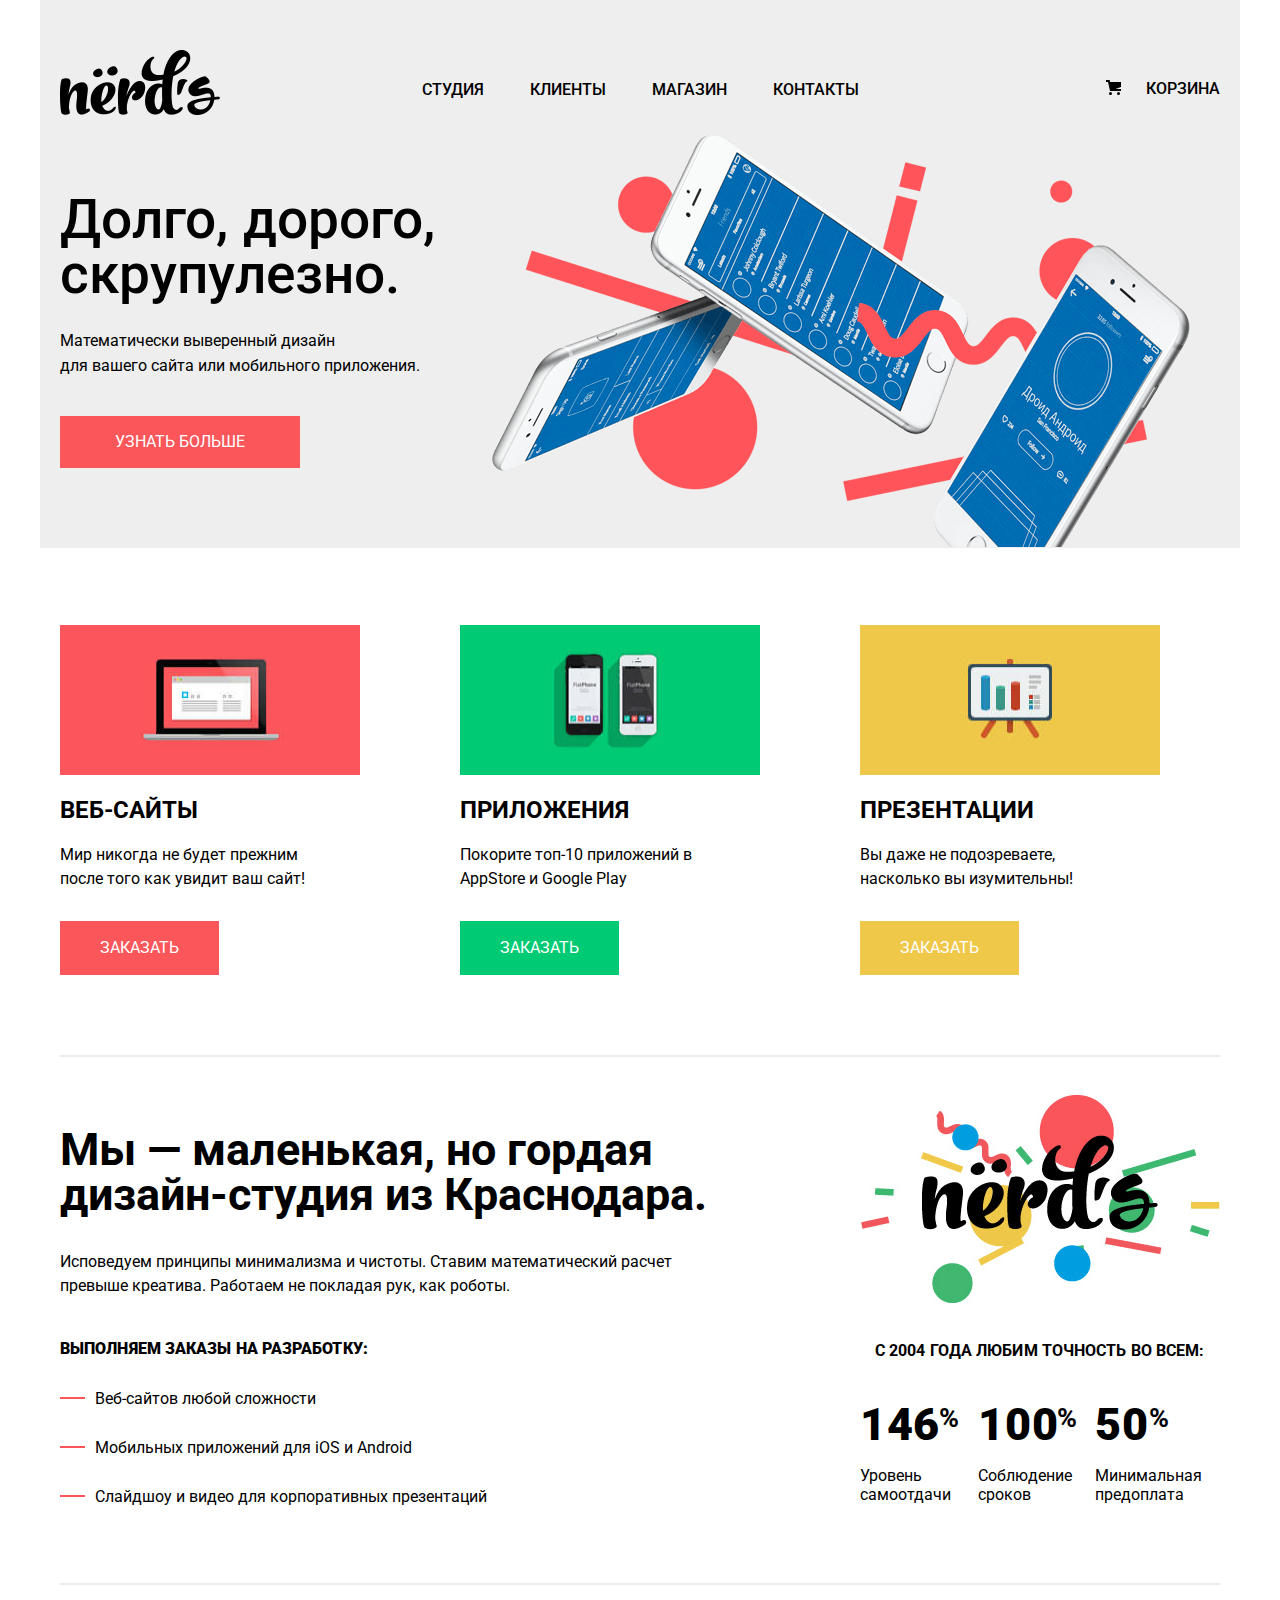
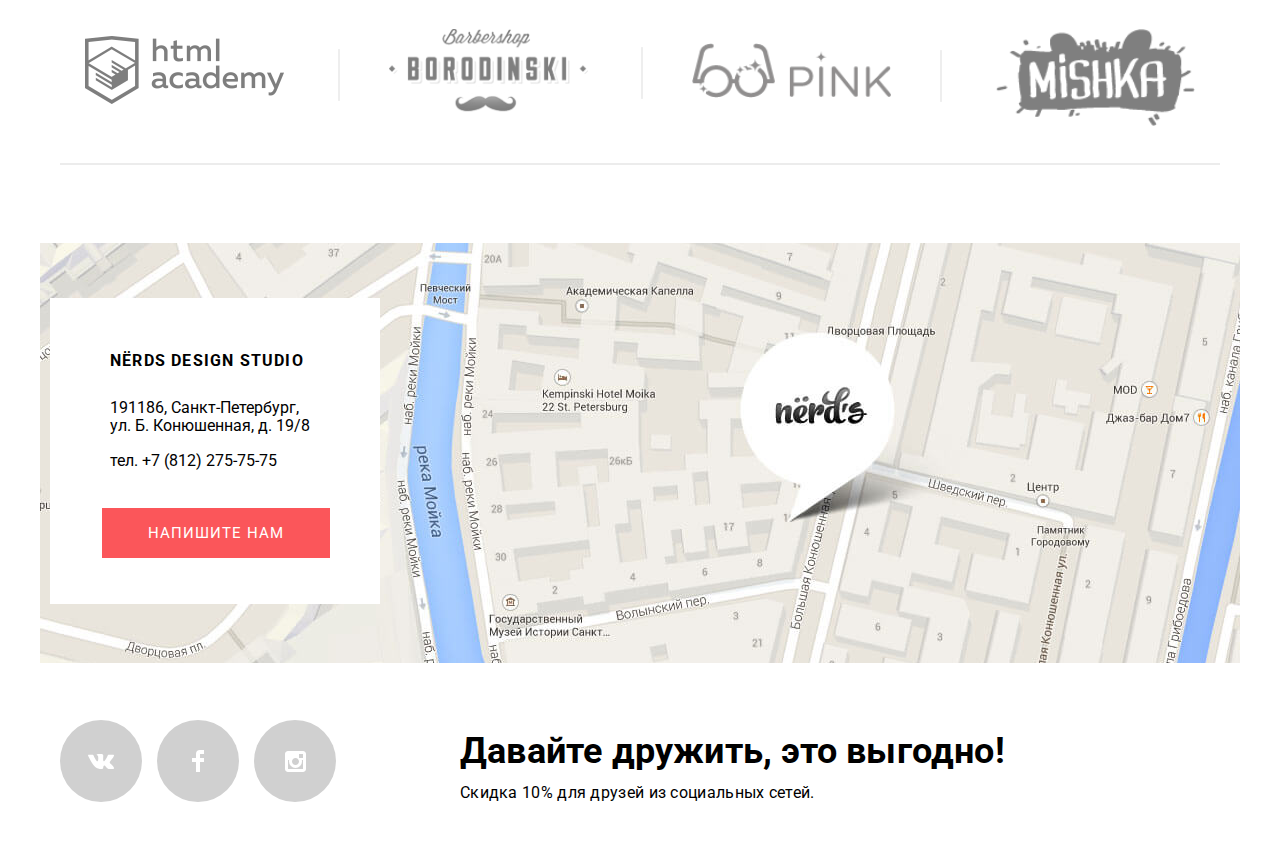
==== commit ab72d2ef: "проверка маштаба" ====
--- a/index.html
+++ b/index.html
@@ -5,7 +5,7 @@
     <meta charset="utf-8">
     <title>HTML Academy: Нёрдс</title>
     <link rel="stylesheet" href="css/normalize.css">
-    <link rel="stylesheet" href="css/min-style.css">
+    <link rel="stylesheet" href="css/style.css">
     <link href="https://fonts.googleapis.com/css?family=Roboto:400,500,700&amp;subset=cyrillic" rel="stylesheet">
 </head>
 
--- a/css/style.css
+++ b/css/style.css
@@ -0,0 +1,1762 @@
+body {
+    margin: 0 auto;
+    padding: 0;
+    font-family: "Roboto", Arial, sans-serif;
+    font-size: 16px;
+    line-height: 24px;
+    font-weight: 400;
+    color: #000000;
+    background-color: #ffffff;
+    max-width: 1200px;
+}
+
+a {
+    text-decoration: none;
+    color: #ffffff;
+}
+
+img {
+    max-width: 100%;
+    height: auto;
+}
+
+.visually-hidden:not(:focus):not(:active),
+input[type="checkbox"].visually-hidden,
+input[type="radio"].visually-hidden {
+    position: absolute;
+    width: 1px;
+    height: 1px;
+    margin: -1px;
+    border: 0;
+    padding: 0;
+    white-space: nowrap;
+    clip-path: inset(100%);
+    clip: rect(0 0 0 0);
+    overflow: hidden;
+}
+
+/* кнопки */
+
+.button {
+    display: inline-block;
+    padding: 18px 50px;
+    font: inherit;
+    text-align: center;
+    color: #ffffff;
+    text-transform: uppercase;
+    background-color: #fb565a;
+}
+
+.button:hover {
+    background-color: #E74246;
+}
+
+.button:active {
+    background-color: #D7373B;
+    color: rgba(255,255,255,0.5);
+}
+
+
+
+
+
+/* хедер */
+.main-header {
+    background-color: #eeeeee;
+    display: flex;
+    justify-content: center;
+    max-width: 1200px;
+    /* margin-left: -10%; */
+}
+
+.header__wrapper {
+    display: flex;
+    flex-basis: 1160px;
+    justify-content: space-between;
+    align-items: center;
+    flex-wrap: wrap;
+    padding-top: 55px;
+    box-sizing: border-box;
+}
+
+.catalog .header__wrapper {
+    padding-top: 50px;
+}
+
+.logo__wrapper {
+    margin-top: -5px;
+/* margin-left: 88px; */
+}
+
+.header__logo:hover {
+    opacity: 0.6;
+}
+
+.header__logo:active {
+    opacity: 0.2;
+}
+
+.catalog .header__nav {
+    padding-top: 10px;
+}
+
+.header__nav--list {
+    margin: 0;
+    margin-left: -25px;
+margin-top: 3px;
+    list-style: none;
+    display: flex;
+    flex-wrap: wrap;
+    max-width: 750px;
+}
+
+.catalog .header__nav--list {
+    margin-right: 23px;
+}
+
+.header__nav--item {
+    margin-right: 46px;
+    flex-grow: 1;
+}
+
+.header__nav--item a {
+    padding-bottom: 7px;
+}
+
+.header__nav--item a:last-child {
+    margin: 0;
+}
+
+.header__nav--item a:hover,
+.cart--item:hover {
+    color: #FB565A;
+}
+
+.header__wrapper--cart {
+    padding-left: 55px;
+}
+
+.catalog .header__wrapper--cart {
+    padding-top: 10px;
+}
+
+.header__nav--item a:active,
+.cart--item:active {
+    border-bottom: 2px solid #FB565A;
+    color: #000;
+}
+
+.cart--item {
+    position: relative;
+    padding-bottom: 7px;
+}
+
+.cart--item:before {
+    content: "";
+    position: absolute;
+    width: 15px;
+    height: 15px;
+    background-image: url("../img/cart-icon.svg");
+    left: -40px;
+    top: 1px;
+}
+
+.header__nav--item a,
+.cart--item {
+    color: #000000;
+    font-weight: 500;
+    line-height: 30px;
+    text-transform: uppercase;
+}
+
+
+
+
+
+/* catalog-title */
+.catalog .header__wrapper--caption {
+    display: flex;
+    flex-basis: 1160px;
+    box-sizing: border-box;
+    padding-top: 60px;
+    padding-bottom: 100px;
+}
+
+.catalog .header__wrapper--caption h1 {
+    margin: 0;
+    margin: auto;
+    font-size: 55px;
+    line-height: 70px;
+}
+
+
+
+
+
+/* content  forms */
+.catalog .main-content {
+    display: flex;
+    justify-content: center;
+}
+
+.catalog .main-content-wrapper {
+    display: flex;
+    justify-content: space-between;
+    flex-basis: 1160px;
+    padding-top: 55px;
+}
+
+/* range filter */
+.main-content__forms {
+    margin-right: 140px;
+}
+
+.main-content__forms fieldset {
+    border: none;
+    margin: 0;
+    padding: 0;
+}
+
+.main-content__forms legend {
+    font-family: inherit;
+    font-weight: 500;
+    font-size: 18px;
+    line-height: 30px;
+    text-transform: uppercase;
+}
+
+.catalog .template-parameters__value {
+    margin-top: 3px;
+}
+
+.catalog .template-parameters__value legend {
+    letter-spacing: 0.7px;
+}
+
+.filter-item {
+  margin: 0;
+  padding: 0;
+
+  border: none;
+
+  /* Для демонстрации */
+  width: 260px;
+  margin: 50px auto;
+}
+
+.range-filter {
+  width: 260px;
+  margin-top: 49px;
+}
+
+.filter-item legend {
+  font-size: 18px;
+  line-height: 24px;
+  text-transform: uppercase;
+  font-weight: 700;
+}
+
+.range-controls {
+  position: relative;
+
+  height: 41px;
+  margin-bottom: 15px;
+  padding-top: 39px;
+  padding-right: 20px;
+  padding-left: 20px;
+
+  background-color: #f1f1f1;
+
+  border-radius: 5px;
+}
+
+.range-controls .scale {
+  height: 2px;
+
+  background: #d7dcde;
+}
+
+.range-controls .bar {
+  width: 70%;
+  height: 2px;
+
+  background: #00ca74;
+}
+
+.range-controls .toggle {
+  position: absolute;
+  top: 31px;
+  left: 0;
+
+  width: 4px;
+  height: 4px;
+  padding: 0;
+
+  border: 8px solid #ffffff;
+  background-color: #ababab;
+  box-shadow: 0 2px 1px 0 #cfcfcf;
+  border-radius: 50%;
+  cursor: pointer;
+}
+
+.range-controls .toggle-min {
+  left: 50px;
+}
+
+.range-controls .toggle-max {
+  left: 110px;
+}
+
+.price-controls {
+  font-size: 0;
+}
+
+.price-controls label {
+  display: inline-block;
+  width: 50%;
+
+  font-size: 16px;
+  text-transform: uppercase;
+}
+
+.price-controls input {
+  width: 60px;
+  padding: 8px 10px;
+  margin-left: 10px;
+
+  font-family: Roboto, Arial, sans-serif;
+  font-size: 16px;
+  text-align: center;
+  color: #283136;
+
+  border: none;
+  border-radius: 5px;
+  background: #f1f1f1;
+}
+
+.max-price {
+  text-align: right;
+}
+
+
+
+
+
+/* Сортировка по типу сетки */
+.template-parameters__grid fieldset {
+    border: none;
+    margin: 0;
+    padding: 0;
+}
+
+.template-parameters__grid {
+    margin-top: 55px;
+}
+
+.template-parameters__grid div {
+    margin-top: 17px;
+}
+
+.template-parameters__grid div:first-of-type {
+    margin-top: 10px;
+}
+
+.template-parameters__grid legend {
+    margin-bottom: 5px;
+}
+
+.template-parameters__grid input {
+    display: none;
+}
+
+.template-parameters__grid label {
+    position: relative;
+
+    padding-left: 35px;
+
+    line-height: 20px;
+    font-family: inherit;
+    color: #B8B8B8;
+    font-weight: 500;
+}
+
+.template-parameters__grid label::before {
+    content: "";
+    position: absolute;
+    display: inline-block;
+    display: none;
+
+    width: 26px;
+    height: 26px;
+
+    left: 0px;
+    top: -5px;
+
+    background-image: url(../img/radio-on.svg);
+    background-repeat: no-repeat;
+    background-position: center;
+}
+
+.template-parameters__grid label:hover::before {
+    background-image: url(../img/radio-on-hover.svg);
+    background-repeat: no-repeat;
+    background-position: center;
+}
+
+.template-parameters__grid input[type="radio"]:checked + label::before {
+    display: block;
+}
+
+.template-parameters__grid input[type="radio"]:disabled + label {
+    color: #EDEDED;
+}
+
+.template-parameters__grid input[type="radio"]:disabled + label::after {
+    display: block;
+    background-image: url(../img/radio-off-disabled.svg);
+    background-repeat: no-repeat;
+    background-position: center;
+}
+
+.template-parameters__grid input[type="radio"]:checked:disabled + label::after {
+    display: block;
+    background-image: url(../img/radio-off-disabled.svg);
+    background-repeat: no-repeat;
+    background-position: center;
+}
+
+.template-parameters__grid label:hover {
+    color: #4D4D4D;
+}
+
+.template-parameters__grid label::after {
+    content: "";
+    position: absolute;
+    display: inline-block;
+
+    width: 26px;
+    height: 26px;
+
+    left: 0px;
+    top: -5px;
+
+    background-image: url(../img/radio-off.svg);
+    background-repeat: no-repeat;
+    background-position: center;
+}
+
+.template-parameters__grid label:hover::after {
+    background-image: url(../img/radio-off-hover.svg);
+    background-repeat: no-repeat;
+    background-position: center;
+}
+
+
+
+
+/* button */
+.main-content__forms .button {
+    margin-top: 45px;
+    margin-left: 6px;
+
+    padding: 15px 85px;
+    background-color: #EEEEEE;
+    border-radius: 5px;
+    border: none;
+
+    color: #000000;
+    font-weight: 700;
+}
+
+.main-content__forms .button:hover {
+    background-color: #4D4D4D;
+    color: #ffffff;
+    }
+
+
+
+
+
+/* Сортировка по особенностям */
+.template-parameters__features fieldset {
+    border: none;
+    padding: 0;
+    margin: 0;
+    margin-top: 43px;
+}
+
+.template-parameters__featuresd {
+    margin-top: 20px;
+}
+
+.template-parameters__features div {
+    margin-top: 15px;
+}
+
+.template-parameters__features div:first-of-type {
+    margin-top: 10px;
+}
+
+.template-parameters__features div:nth-of-type(3) {
+    margin-top: 16px;
+}
+
+.template-parameters__features div:nth-of-type(4) {
+    margin-top: 18px;
+}
+
+.template-parameters__features div:nth-of-type(5) {
+    margin-top: 17px;
+}
+
+.template-parameters__features legend {
+    margin-bottom: 5px
+}
+
+.template-parameters__features input {
+    display: none;
+}
+
+.template-parameters__features label {
+    position: relative;
+
+    padding-left: 35px;
+
+    line-height: 20px;
+    font-family: inherit;
+    color: #B8B8B8;
+    font-weight: 500;
+}
+
+.template-parameters__features label::before {
+    content: "";
+    position: absolute;
+    display: inline-block;
+    display: none;
+
+    width: 30px;
+    height: 26px;
+
+    left: 0px;
+    top: -5px;
+
+    background-image: url(../img/checkbox-on.svg);
+    background-repeat: no-repeat;
+    background-position: center;
+}
+
+.template-parameters__features label:hover::before {
+    background-image: url(../img/checkbox-on-hover.svg);
+    background-repeat: no-repeat;
+    background-position: center;
+}
+
+.template-parameters__features input[type="checkbox"]:checked + label::before {
+    display: block;
+}
+
+.template-parameters__features input[type="checkbox"]:checked + label::after {
+    display: none;
+}
+
+.template-parameters__features input[type="checkbox"]:disabled + label {
+    color: #EDEDED;
+}
+
+.template-parameters__features input[type="checkbox"]:disabled + label::after {
+    display: block;
+    background-image: url(../img/checkbox-off-disabled.svg);
+    background-repeat: no-repeat;
+    background-position: center;
+}
+
+.template-parameters__features input[type="checkbox"]:checked:disabled + label::before {
+    display: block;
+    background-image: url(../img/checkbox-on-disabled.svg);
+    background-repeat: no-repeat;
+    background-position: center;
+}
+
+.template-parameters__features label:hover {
+    color: #4D4D4D;
+}
+
+.template-parameters__features label::after {
+    content: "";
+    position: absolute;
+    display: inline-block;
+
+    width: 26px;
+    height: 26px;
+
+    left: 0px;
+    top: -5px;
+
+    background-image: url(../img/checkbox-off.svg);
+    background-repeat: no-repeat;
+    background-position: center;
+}
+
+.template-parameters__features label:hover::after {
+    background-image: url(../img/checkbox-off-hover.svg);
+    background-repeat: no-repeat;
+    background-position: center;
+}
+
+
+
+
+/* sorting templates */
+
+.catalog .ready-templates__sorting {
+    flex-basis: 760px;
+    display: flex;
+    flex-wrap: wrap;
+    justify-content: space-between;
+    margin-bottom: 54px;
+    margin-top: 3px;
+}
+
+.catalog .ready-templates__sorting p:first-child {
+    text-transform: uppercase;
+    font-weight: 700;
+}
+
+.catalog .ready-templates__sorting p {
+    margin: 0;
+}
+
+.catalog .sorting-wrapper {
+    display: flex;
+    justify-content: space-between;
+    flex-wrap: wrap;
+}
+
+.catalog .sorting-wrapper p {
+    display: inline-block;
+}
+
+.catalog .sorting-title {
+    letter-spacing: 1.4px;
+}
+
+.catalog .sorting-wrapper .sorting-title__item {
+    font-weight: 500;
+    font-size: 14px;
+}
+
+.catalog .sorting-wrapper .sorting-title__item:hover {
+    color: #AFAFAF;
+}
+
+.catalog .sorting-wrapper .sorting-title__item:hover path {
+    fill: #AFAFAF;
+}
+
+.catalog .sorting-wrapper .sorting-title__item:active {
+    color: #000000;
+}
+
+.catalog .sorting-wrapper .sorting-title__item:active path {
+    fill: #000000;
+}
+
+.catalog .ready-templates__sorting .sorting-title__item--active {
+    color: #000000;
+}
+
+.catalog .ready-templates__sorting .sorting-title__item--active path {
+    fill: #000000;
+}
+
+.catalog .sorting-direction .sorting-title__item {
+margin-right: 29px;
+}
+
+.catalog .sorting-direction .sorting-title__item:first-of-type {
+margin-right: 5px;
+}
+
+.catalog .sorting--type .sorting-title__item {
+    text-transform: uppercase;
+    padding: 5px 14px;
+}
+
+.catalog .sorting--type .sorting-title__item:nth-of-type(2) {
+    text-transform: uppercase;
+    padding: 5px 12px;
+    padding-left: 8px;
+    margin-right: 5px;
+}
+
+.catalog .sorting--type .sorting-title__item:nth-of-type(3) {
+    text-transform: uppercase;
+    padding: 5px 12px;
+    padding-left: 10px;
+    padding-right: 10px;
+    margin-right: 13px;
+}
+
+.catalog .ready-templates__sorting a {
+    color: #E9E9E9;
+}
+
+.catalog .sorting-direction a:last-child svg {
+    transform: rotate(180deg);
+}
+
+
+
+
+
+
+/* content ready templates */
+
+.catalog.ready-templates__content {
+    max-width: 760px;
+}
+
+.catalog .ready-templates__content--list {
+    margin: 0;
+    padding: 0;
+    list-style: none;
+    display: flex;
+    justify-content: space-between;
+    flex-wrap: wrap;
+}
+
+.catalog .ready-templates__content--item {
+    flex-basis: 360px;
+    margin-bottom: 30px;
+    max-height: 620px;
+    position: relative;
+}
+
+.catalog .ready-templates__content--item:hover path {
+    fill: #4D4D4D;
+}
+
+.catalog .ready-templates__content--item:hover .content__item--hover {
+    z-index: 1;
+}
+
+.catalog .ready-templates__content--item p,
+.catalog .ready-templates__content--item h3 {
+    margin: 0;
+}
+
+.catalog .ready-templates__content--item p:first-child {
+    line-height: 18px;
+    color: #666666;
+}
+
+.catalog .ready-templates__content--item img {
+    margin-top: -7px;
+}
+
+.catalog .ready-templates__content--item a {
+    color: #000000;
+}
+
+.catalog .item--hover__wrap h3 {
+    font-size: 18px;
+    font-weight: 700;
+    line-height: 30px;
+    text-transform: uppercase;
+    margin-top: 20px;
+}
+
+.catalog .content__item--hover {
+    z-index: -1;
+    position: absolute;
+    bottom: 5px;
+    left: 0;
+    height: 235px;
+    width: 100%;
+    padding-bottom: 40px;
+    display: flex;
+    justify-content: center;
+    box-sizing: border-box;
+    background-color: #EEEEEE;
+}
+
+.catalog .item--hover__wrap {
+    display: flex;
+    flex-direction: column;
+    justify-content: space-around;
+    align-items: center;
+    text-align: center;
+    flex-basis: 205px;
+}
+
+.catalog .item--hover__wrap .button {
+    padding: 15px 60px;
+    border-radius: 5px;
+    margin-top: 20px;
+}
+
+
+
+
+
+
+
+/* page-nav */
+
+.catalog .main-content__page-navigation {
+    margin-top: 26px;
+    margin-left: 2px;
+}
+
+.catalog .page-navigation__list {
+    margin: 0;
+    padding: 0;
+    list-style: none;
+    display: flex;
+}
+
+.catalog .page-navigation__item {
+    padding: 12px 20px;
+    margin-right: 12px;
+    font-weight: 500;
+    text-transform: uppercase;
+    background-color: #EEEEEE;
+    border-radius: 5px;
+    line-height: 27px;
+}
+
+.catalog .page-navigation__item:first-child {
+    padding: 11px 18px;
+    line-height: 25px
+}
+
+.catalog .page-navigation__item a {
+    color: #000000;
+}
+
+.catalog .page-navigation__item:last-child {
+    padding-left: 77px;
+    padding-right: 77px;
+    line-height: 27px;
+    margin-right: -2px;
+}
+
+.catalog .page--active {
+    background-color: #FFFFFF;
+    border: 2px solid #EEEEEE;
+    padding: 8px 15px;
+}
+
+.catalog .page-navigation__item:hover {
+    background-color: #DFDFDF;
+}
+
+.catalog .page-navigation__item:active {
+    color: rgba(0,0,0,0.5);
+    background-color: #D5D5D5;
+}
+
+
+
+
+
+
+/* слайдер */
+.main-slider {
+    background-color: #eeeeee;
+    display: flex;
+    justify-content: center;
+    width: 1200px;
+    /* margin-left: -10%; */
+}
+
+.main-slider-wrrapper {
+    display: flex;
+    max-width: 1160px;
+    flex-wrap: wrap;
+    justify-content: space-between;
+
+    margin-top: 12px;
+}
+
+.main-slider__list {
+    list-style: none;
+    margin: 0;
+    padding: 0;
+    position: relative;
+    display: flex;
+    flex-wrap: wrap;
+}
+
+.main-slider__item {
+    display: flex;
+    flex-grow: 1;
+}
+
+.main-slider__list p {
+    padding-top: 2px;
+}
+
+.main-slider__item:not(:first-child) {
+    position: absolute;
+    z-index: -1;
+    opacity: 0;
+}
+
+.main-slider__item:last-child .item-wrap__img {
+    display: flex;
+    margin-top: auto;
+    margin-bottom: 6px;
+}
+
+.item-wrap {
+    flex-shrink: 5;
+    padding-top: 58px;
+}
+
+.item-wrap b {
+    font-size: 55px;
+    font-weight: 500;
+    line-height: 55px;
+    letter-spacing: 0.1px;
+}
+
+.letter-spacing {
+    letter-spacing: 1px;
+}
+
+.item-wrap p {
+    margin: 0;
+    margin-top: 25px;
+    line-height: 24.5px;
+}
+
+.item-wrap .button {
+    margin-top: 38px;
+    padding: 14px 55px;
+}
+
+.item-wrap .button:hover {
+    background-color: #E74246;
+}
+
+.item-wrap .button:active {
+    background-color: #D7373B;
+    color: rgba(255,255,255,0.5);
+}
+
+.item-wrap__img {
+    padding-right: 30px;
+    flex-shrink: 1;
+}
+
+.item-wrap__img img {
+    margin-bottom: -6px;
+}
+
+
+
+
+
+/* main-service */
+.main__service {
+    display: flex;
+    justify-content: center;
+}
+
+.main__service--wrapper {
+    flex-basis: 1160px;
+    border-bottom: 2px solid #ececec;
+    padding-bottom: 80px;
+    padding-top: 7px;
+    box-sizing: border-box;
+}
+
+.service--list {
+    margin: 0;
+    padding: 0;
+    list-style: none;
+    margin-right: -50px;
+    display: flex;
+    flex-wrap: wrap;
+    align-content: space-between;
+}
+
+.service--item {
+    flex-basis: 300px;
+    padding-top: 70px;
+    margin-right: 100px;
+    display: flex;
+    flex-wrap: wrap;
+}
+
+.service--item img {
+    width: 300px;
+    height: 150px;
+}
+
+.service--item p,
+.service--item h3 {
+    margin: 0;
+}
+
+.service--item h3 {
+    font-size: 24px;
+    font-weight: 700;
+    line-height: 30px;
+    text-transform: uppercase;
+    margin-top: 20px;
+}
+
+.service--item p {
+    padding-top: 18px;
+    margin-bottom: 30px;
+    line-height: 24px;
+}
+
+.service--item .button {
+    margin-top: auto;
+    padding: 15px 40px;
+}
+
+.service--item:nth-child(2) .button {
+    background-color: #00CA74;
+}
+
+.service--item:nth-child(3) .button {
+    background-color: #EFC84A;
+}
+
+.service--item:nth-child(2) .button:hover {
+    background-color: #00BC6C;
+}
+
+.service--item:nth-child(2) .button:active {
+    background-color: #00AA62;
+    color: rgba(255,255,255,0.5);
+}
+
+.service--item:nth-child(3) .button:hover {
+    background-color: #EAB534;
+}
+
+.service--item:nth-child(3) .button:active {
+    background-color: #E5A722;
+    color: rgba(255,255,255,0.5);
+}
+
+
+
+
+/* main-about-us */
+.main__about-us {
+    display: flex;
+    justify-content: center;
+}
+
+.main__about-us--wrapper {
+    display: flex;
+    flex-basis: 1160px;
+    justify-content: space-between;
+    align-content: flex-start;
+    flex-wrap: wrap;
+    border-bottom: 2px solid #ececec;
+    padding-bottom: 75px;
+    padding-top: 75px;
+}
+
+.about-us__list {
+    flex-basis: 660px;
+    display: flex;
+    flex-direction: column;
+}
+
+.plural {
+    margin: 0;
+    font-size: 45px;
+    font-weight: 500;
+    line-height: 45px;
+margin-top: -5px;
+}
+
+.plural--principle {
+    margin: 0;
+    margin-top: 33px;
+}
+
+.plural--list {
+    margin: 0;
+    margin-top: 39px;
+    text-transform: uppercase;
+    font-weight: 700;
+    letter-spacing: 0.09px
+}
+
+.about-us__service--list {
+    list-style: none;
+    margin: 0;
+    padding: 0;
+}
+
+.about-us__item {
+    padding-left: 35px;
+    margin-top: 27px;
+    position: relative;
+    line-height: 22px;
+}
+
+.about-us__item::before {
+    content: "";
+    width: 25px;
+    height: 5px;
+    background-image: url("/img/red-line.png");
+    background-repeat: no-repeat;
+    background-position: center;
+    position: absolute;
+    left: 0px;
+    top: 8px;
+}
+
+.about-us__statistic {
+    margin-top: -37px;
+    margin-right: -20px;
+    flex-basis: 380px;
+    display: flex;
+    flex-direction: column;
+    flex-wrap: wrap;
+}
+
+.statistis-title {
+    margin: 0;
+    margin-top: 36px;
+    padding-left: 15px;
+    font-weight: 700;
+    text-transform: uppercase;
+    letter-spacing: 0.1px;
+}
+
+.about-us__statistic--list {
+    list-style: none;
+    margin: 0;
+    padding: 0;
+    margin-top: 50px;
+    display: flex;
+    align-items: flex-end;
+}
+
+.about-us__statistic--item {
+    margin-right: 23px;
+}
+
+.about-us__statistic--item > p {
+    margin: 0;
+}
+
+.about-us__statistic--item > p:last-child {
+    margin-top: 29px;
+    line-height: 19px;
+}
+
+.statistic--item__bold {
+    position: relative;
+    font-size: 45px;
+    font-weight: 700;
+    padding-top: 0px;
+    letter-spacing: 0.7px;
+}
+
+.statistic--item__bold:last-child {
+    margin-left: 10px;
+}
+
+.statistic--item__bold sup {
+    position: absolute;
+    transform: scale(0.8);
+    top: 5px;
+    left: 76px;
+}
+
+.statistic--item__bold .last-child {
+    left: 51px;
+}
+
+
+
+
+
+
+/* works */
+.main-works {
+    display: flex;
+    justify-content: center;
+}
+
+.main-works__wrapper {
+    flex-basis: 1160px;
+    border-bottom: 2px solid #ececec;
+    padding: 9px 0 9px 0;
+    box-sizing: border-box;
+}
+
+.main-works__list {
+    margin: 0;
+    padding: 0;
+    list-style: none;
+    display: flex;
+    justify-content: space-between;
+    flex-wrap: wrap;
+    align-items: center;
+    align-content: space-between;
+    overflow: hidden;
+}
+
+.main-works--item {
+    max-width: 280px;
+    max-height: 90px;
+    padding: 35px 25px;
+}
+
+.main-works--item img {
+    opacity: 0.5
+}
+
+.main-works--item:hover img {
+    opacity: 1;
+}
+
+.main-works--item:active img {
+    opacity: 0.2;
+}
+
+.main-works--item a {
+    position: relative;
+}
+
+.main-works--item a::after {
+    content: "";
+    width: 10px;
+    height: 60px;
+    background-image: url(/img/line.png);
+    background-position: center;
+    background-repeat: no-repeat;
+    position: absolute;
+    left: -55px;
+    top: -55px;
+}
+
+.main-works--item:nth-child(3) a::after {
+    top: -40px;
+}
+
+.main-works--item:nth-child(4) a::after {
+    top: -65px;
+    left: -60px;
+}
+
+
+
+
+/* map */
+.main-map {
+    max-width: 1200px;
+    min-height: 420px;
+    margin: 0 auto;
+    margin-top: 78px;
+/*     margin-left: -10%; */
+    position: relative;
+    background-image: url("../img/map.jpg");
+    background-repeat: no-repeat;
+    background-position: -120px -145px;
+    background-size: 1440px;
+    background-color: #dfe2e3;
+}
+
+.catalog .main-map {
+    margin-top: 55px;
+    margin-left: -10%;
+}
+
+.main-map__wrapper {
+    position: absolute;
+    top: 55px;
+    left: 10px;
+    padding: 21px 60px 20px 60px;
+    background-color: #ffffff;
+    width: 210px;
+    height: 265px;
+}
+
+.catalog .main-map__wrapper {
+    height: 265px;
+}
+
+.map__address > p {
+    margin: 0;
+    margin-top: 32px;
+    line-height: 19px;
+}
+
+.catalog .map__address > p {
+    margin-top: 35px;
+}
+
+.map__address > p:nth-child(2) {
+    margin-top: 29px;
+    line-height: 18px;
+}
+
+.map__address > p:nth-child(3) {
+    margin-top: 17px;
+    line-height: 18px;
+}
+
+.catalog .map__address b {
+    font-size:18px;
+}
+
+.map__address--title {
+    letter-spacing: 1.2px;
+}
+
+.catalog .map__address--title {
+    letter-spacing: 1px;
+}
+
+.catalog .map__address p:nth-child(3) {
+    margin-top: 17px;
+}
+
+.map__address .button {
+    position: absolute;
+    right: 50px;
+    font-size:15px;
+    text-align: center;
+    padding: 13px 46px;
+    margin-top: 38.5px;
+    letter-spacing: 1px;
+}
+
+.catalog .map__address .button {
+    margin-top: 39px;
+}
+
+
+
+
+/* footer */
+.main-footer {
+    display: flex;
+    justify-content: center;
+    align-items: center;
+}
+
+.main-footer__wrapper {
+    flex-basis: 1160px;
+    display: flex;
+    justify-content: flex-start;
+
+    padding: 55px 0 60px 0;
+    box-sizing: border-box;
+}
+
+.footer-social {
+    display: flex;
+    flex-basis: 400px;
+}
+
+.social-list {
+    margin: 0;
+    padding: 0;
+
+    list-style: none;
+
+    display: flex;
+    flex-basis: 400px;
+    flex-wrap: wrap;
+    align-items: center;
+    align-content: center;
+}
+
+.social-item {
+    background-color: #D0D0D0;
+    border: 1PX solid rgba(0, 0, 0, 0);
+    border-radius: 50%;
+
+    width: 80px;
+    height: 80px;
+    margin-right: 15px;
+
+    display: inline-block;
+    position: relative;
+}
+
+.social-item-vk svg ,
+.social-item-fb svg ,
+.social-item-ig svg {
+    position: absolute;
+    top: 50%;
+    left: 50%;
+}
+
+.social-item-vk svg {
+    margin-left: -13px;
+    margin-top: -7.5px;
+}
+
+.social-item-fb svg {
+    margin-left: -6px;
+    margin-top: -11px;
+}
+
+.social-item-ig svg {
+    margin-left: -10.5px;
+    margin-top: -10.5px;
+}
+
+.social-item svg path {
+    fill: #FFFFFF;
+}
+
+.social-item:hover {
+    background-color: #E74246;
+}
+
+.social-item:active,
+.social-item:active svg path {
+    background-color: #D7373B;
+    fill: rgba(255,255,255,0.5);
+}
+
+.footer__tagline {
+    display: flex;
+    flex-direction: column;
+}
+
+.footer__tagline > p {
+    margin: 0;
+    margin-top: 12px;
+    letter-spacing: 0.2px;
+}
+
+.footer__tagline > p:nth-child(2) {
+    margin: 0;
+    margin-top: 9px;
+    font-size:15.5px;
+    letter-spacing: 0.3px;
+}
+
+.catalog .footer__tagline > p {
+    margin: 0;
+    margin-top: 16px;
+}
+
+.catalog .footer__tagline > p:nth-child(2) {
+    margin: 0;
+    margin-top: 9px;
+}
+
+.footer__tagline .sale {
+    margin-top: 5px;
+}
+
+.footer__tagline p > b {
+    font-size: 36px;
+    font-weight: 700;
+    line-height: 42px;
+}
+
+.catalog .footer__tagline p > b {
+    font-size: 36px;
+    font-weight: 700;
+    line-height: 42px;
+letter-spacing: 0.2px;
+}
+
+
+
+/* popap-write-to-us */
+.popap-write-to-us {
+    display: none;
+    position: fixed;
+
+    top: 180px;
+    left: 50%;
+
+    width: 960px;
+    height: 580px;
+
+    margin-left: -480px;
+
+    box-sizing: border-box;
+    background-color: #FFFFFF;
+    box-shadow: 0px 15px 50px 0px rgba(50, 50, 50, 1);
+    z-index: 1;
+}
+
+.write-to-us__form legend {
+    margin-bottom: 35px;
+    margin-left: 5px;
+    letter-spacing: 2px;
+}
+
+.popap-wrapper {
+    max-width: 770px;
+    max-height: 440px;
+
+    padding: 70px 100px;
+    padding-top: 69px;
+    padding-left: 80px;
+
+    position: relative;
+    display: flex;
+    flex-wrap: wrap;
+}
+
+.half-width-wrapper {
+    display: flex;
+    align-content: flex-start;
+}
+
+.half-width label[for="email"],
+.half-width label[for="name"] {
+    margin-left: 5px;
+}
+
+
+.textarea label[for="textarea"] {
+    margin-left: 5px;
+}
+
+.half-width {
+    box-sizing: border-box;
+    margin-right: 33px;
+}
+
+.half-width input {
+    max-width: 360px;
+    max-height: 50px;
+}
+
+.half-width input[type="text"] {
+    margin-right: 5px;
+    margin-left: 5px;
+    margin-top: 5px;
+}
+
+.half-width input[type="email"] {
+    margin-left: 5px;
+    margin-top: 5px;
+}
+
+.write-to-us__form {
+    font-family: inherit;
+}
+
+.write-to-us__form fieldset {
+    border: none;
+}
+
+.write-to-us__form legend {
+    font-size: 42px;
+    font-weight: 700;
+    line-height: 42px;
+}
+
+.write-to-us__form label,
+.write-to-us__form input {
+    list-style: none;
+    border: none;
+    font: inherit;
+}
+
+.write-to-us__form label {
+    font-weight: 700;
+    margin: 20px 10px 20px 0;
+}
+
+.write-to-us__form input {
+    width: 360px;
+    height: 51px;
+    margin: 10px 0px;
+    border: 2px solid #ececec;
+    border-radius: 5px;
+
+    padding: 10px;
+    box-sizing: border-box;
+}
+
+.write-to-us__form textarea {
+    font: inherit;
+    width: 760px;
+    height: 116px;
+    border: 2px solid #ececec;
+    border-radius: 5px;
+    box-sizing: border-box;
+    padding: 10px;
+    margin-left: 5px;
+}
+
+.write-to-us__form .textarea {
+    margin-top: 20px;
+}
+
+.write-to-us__form textarea {
+    margin-top: 5px;
+}
+
+.write-to-us__form .button {
+    margin-top: 43px;
+    margin-left: 8px;
+    padding: 12px 82px;
+    border-radius: 5px;
+    border: 1px solid rgba(0,0,0,0);
+}
+
+.modal-close {
+    position: absolute;
+    top: 76px;
+    left: 849px;
+
+    width: 22px;
+    height: 22px;
+
+    font-size: 0;
+
+    background-color: #ffffff;
+    border: 0;
+
+    cursor: pointer;
+    outline: none;
+}
+
+.modal-close::before,
+.modal-close::after {
+    content: "";
+
+    position: absolute;
+    top: 9px;
+    left: -4px;
+
+    width: 31px;
+    height: 3px;
+
+    background-color: #FEAEB0;
+}
+
+.modal-close:hover::before,
+.modal-close:hover::after {
+    background-color: #FB565A;
+}
+
+.modal-close:active::before,
+.modal-close:active::after {
+    background-color: #FFE1E1;
+}
+
+.modal-close::before {
+    transform: rotate(45deg);
+}
+
+.modal-close::after {
+    transform: rotate(-45deg);
+}
+
+.popap-write-to-us label[for="name"]:hover,
+.popap-write-to-us label[for="email"]:hover,
+.popap-write-to-us label[for="textarea"]:hover,
+.popap-write-to-us input[type="text"]:hover,
+.popap-write-to-us input[type="email"]:hover,
+.popap-write-to-us textarea:hover {
+border-color: #B4B9BB;
+}
+
+.popap-write-to-us input:hover::-webkit-input-placeholder {
+color: #B4B9BB;
+}
+
+.popap-write-to-us input:hover::-moz-placeholder {
+color: #B4B9BB;
+}
+
+.popap-write-to-us input:hover:-moz-placeholder {
+color: #B4B9BB;
+}
+
+.popap-write-to-us input:hover:-ms-input-placeholder {
+color: #B4B9BB;
+}
+
+.popap-write-to-us textarea:hover::-webkit-input-placeholder {
+color: #B4B9BB;
+}
+
+.popap-write-to-us textarea:hover::-moz-placeholder {
+color: #B4B9BB;
+}
+
+.popap-write-to-us textarea:hover:-moz-placeholder {
+color: #B4B9BB;
+}
+.popap-write-to-us textarea:hover:-ms-input-placeholder {
+color: #B4B9BB;
+}
+
+.popap-write-to-us label[for="name"]:focus,
+.popap-write-to-us label[for="email"]:focus,
+.popap-write-to-us label[for="textarea"]:focus,
+.popap-write-to-us input[type="text"]:focus,
+.popap-write-to-us input[type="email"]:focus,
+.popap-write-to-us textarea:focus {
+border-color: #000000;
+outline: none;
+}
+
+.popap-write-to-us input:focus::-webkit-input-placeholder {
+color: #000000;
+}
+
+.popap-write-to-us input:focus::-moz-placeholder {
+color: #000000;
+}
+
+.popap-write-to-us input:focus:-moz-placeholder {
+color: #000000;
+}
+
+.popap-write-to-us input:focus:-ms-input-placeholder {
+color: #000000;
+}
+
+.popap-write-to-us textarea:focus::-webkit-input-placeholder {
+color: #000000;
+}
+
+.popap-write-to-us textarea:focus::-moz-placeholder {
+color: #000000;
+}
+
+.popap-write-to-us textarea:focus:-moz-placeholder {
+color: #000000;
+}
+.popap-write-to-us textarea:focus:-ms-input-placeholder {
+color: #000000;
+}
+
+.popap-write-to-us label[for="name"]:invalid,
+.popap-write-to-us label[for="email"]:invalid,
+.popap-write-to-us label[for="textarea"]:invalid,
+.popap-write-to-us input[type="text"]:invalid,
+.popap-write-to-us input[type="email"]:invalid {
+border-color: #E74246;
+}
+
+.popap-write-to-us label[for="name"]:invalid,
+.popap-write-to-us label[for="email"]:invalid,
+.popap-write-to-us label[for="textarea"]:invalid,
+.popap-write-to-us input[type="text"]:invalid,
+.popap-write-to-us input[type="email"]:invalid,
+.popap-write-to-us textarea:invalid {
+border-color: #E74246;
+outline: none;
+color: #E74246;
+}
